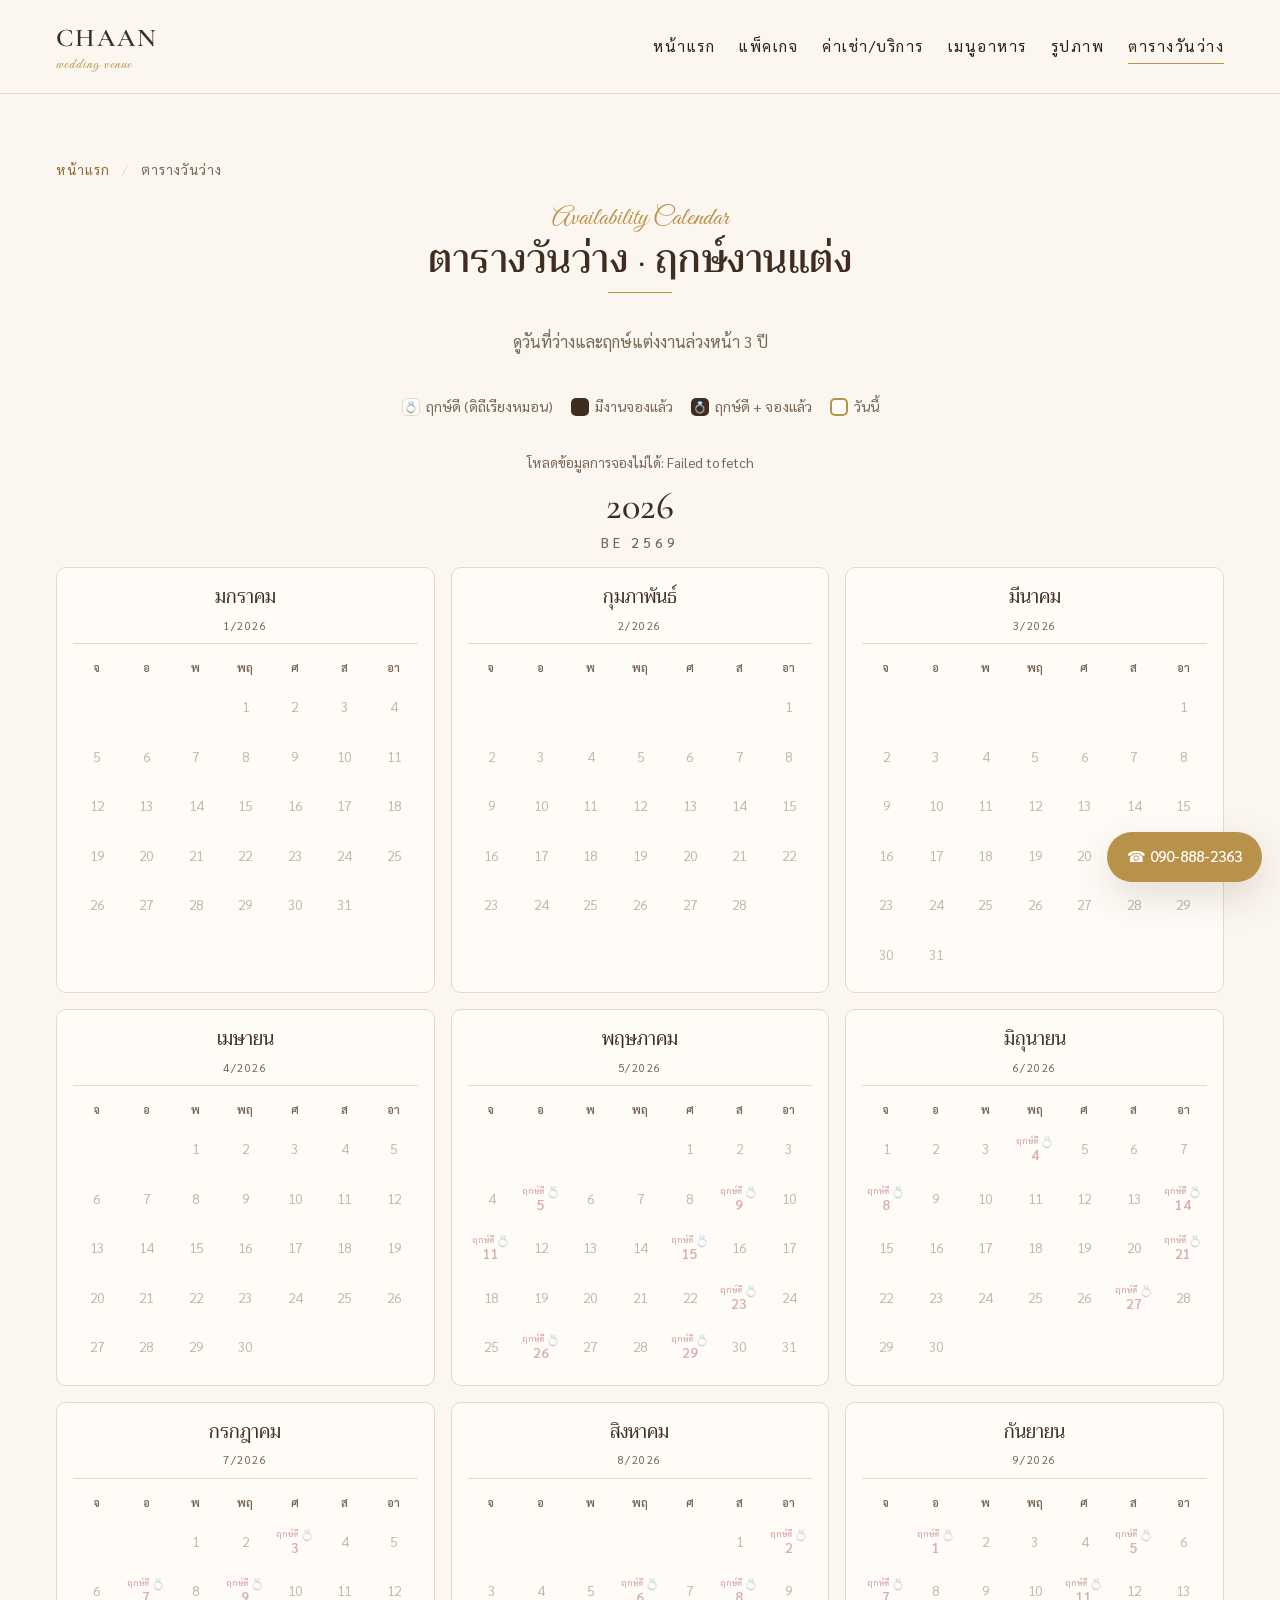
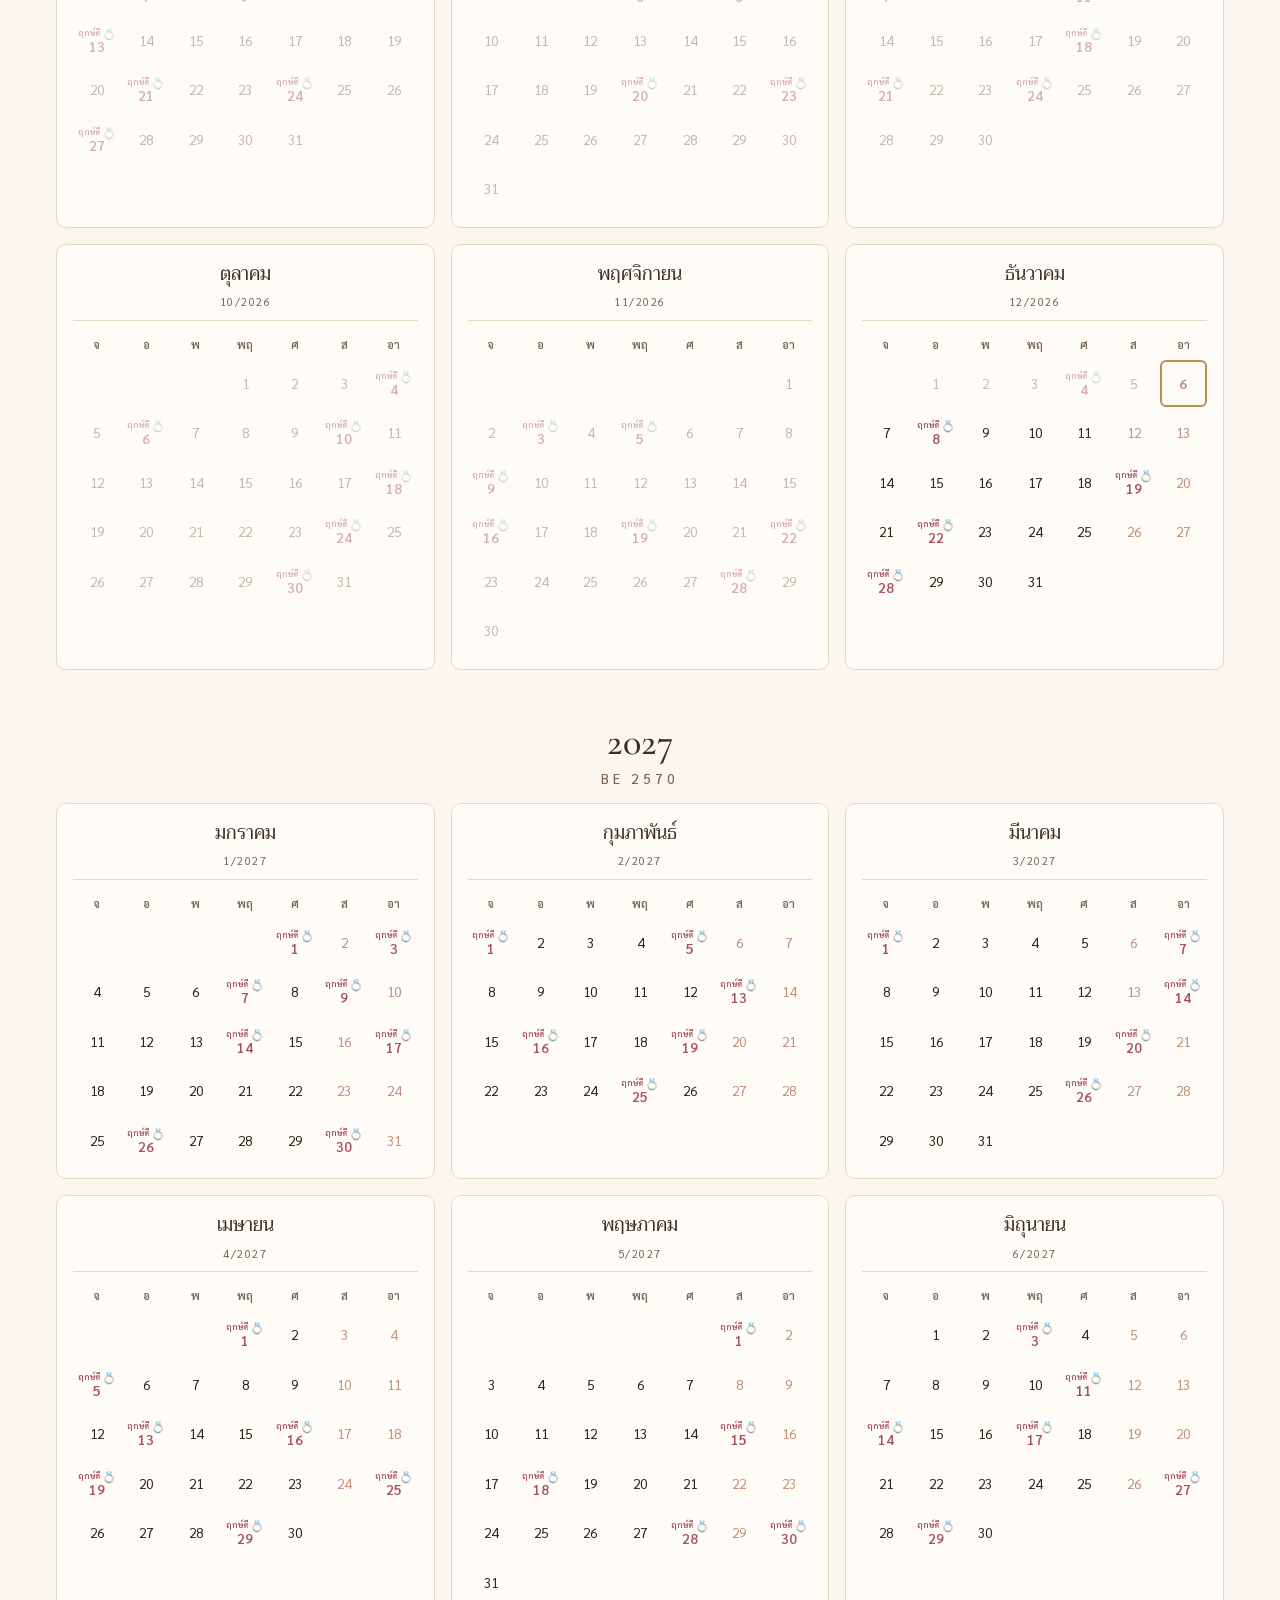
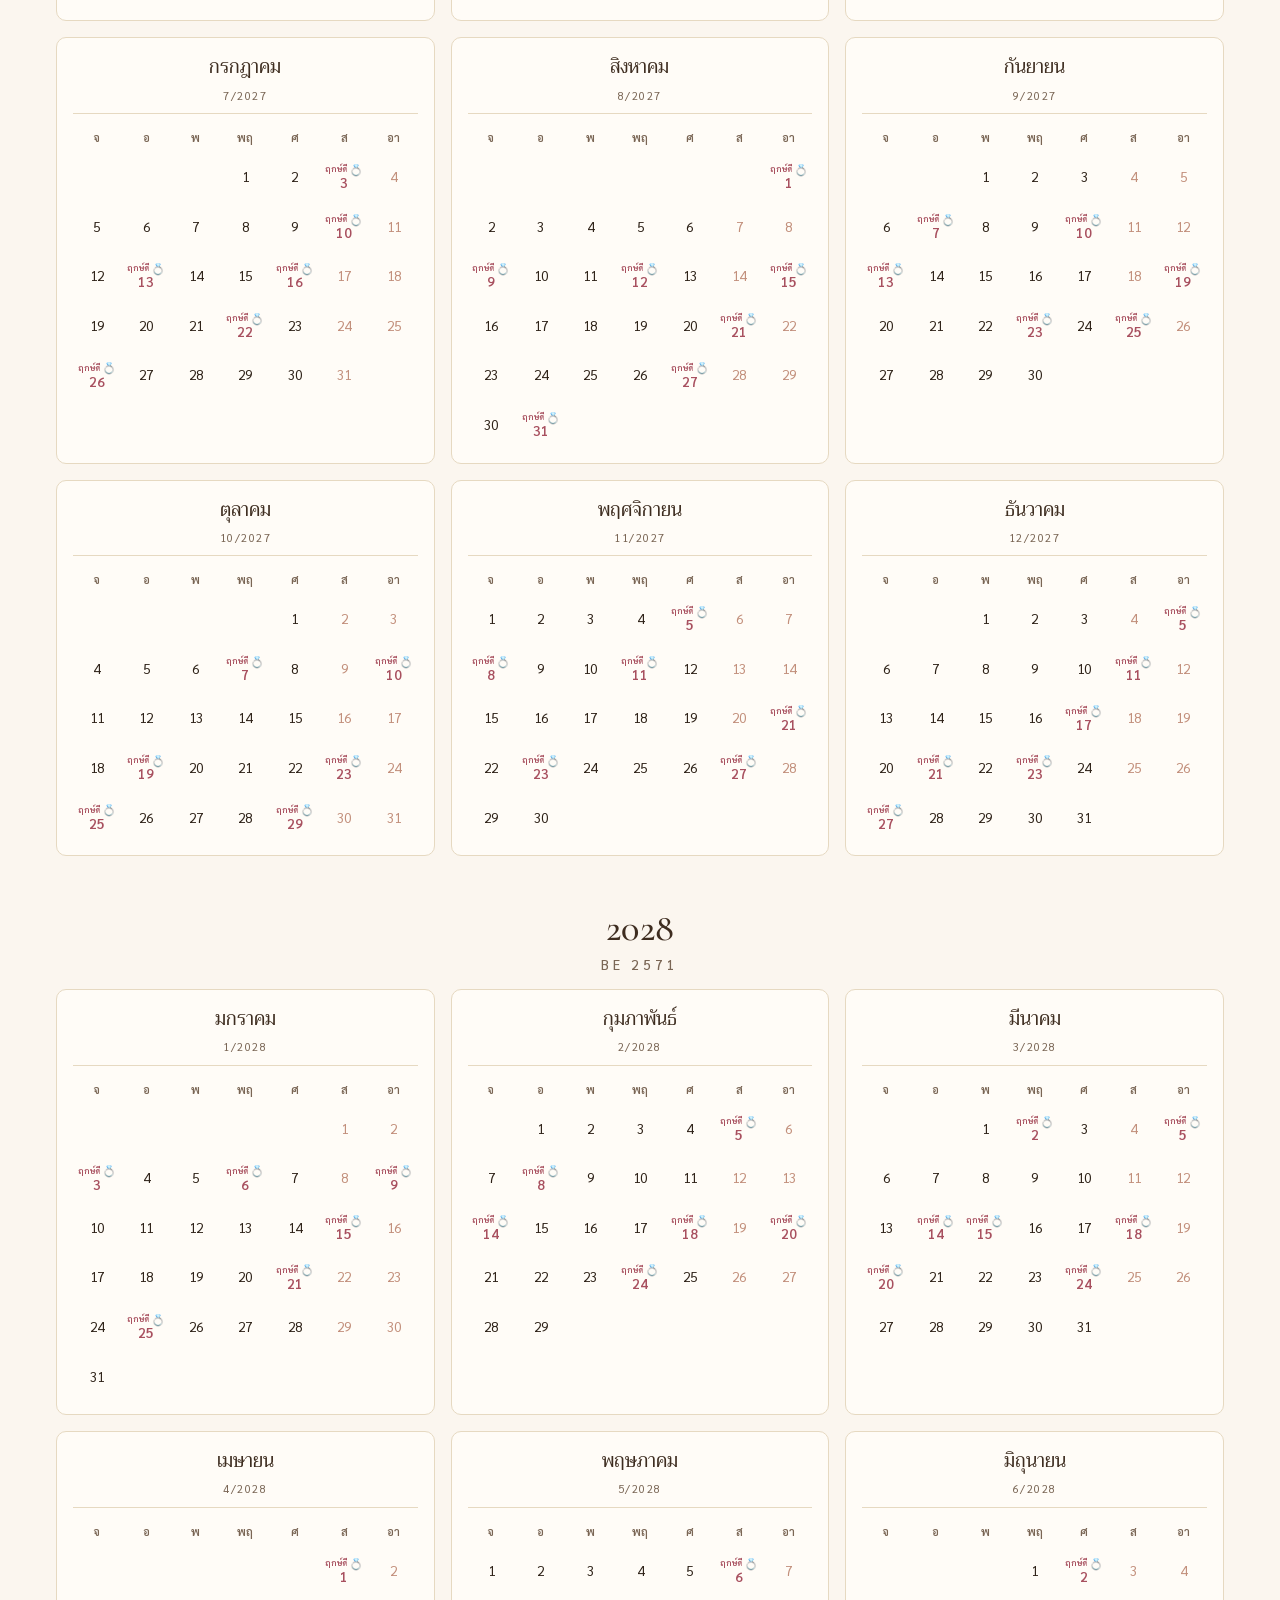
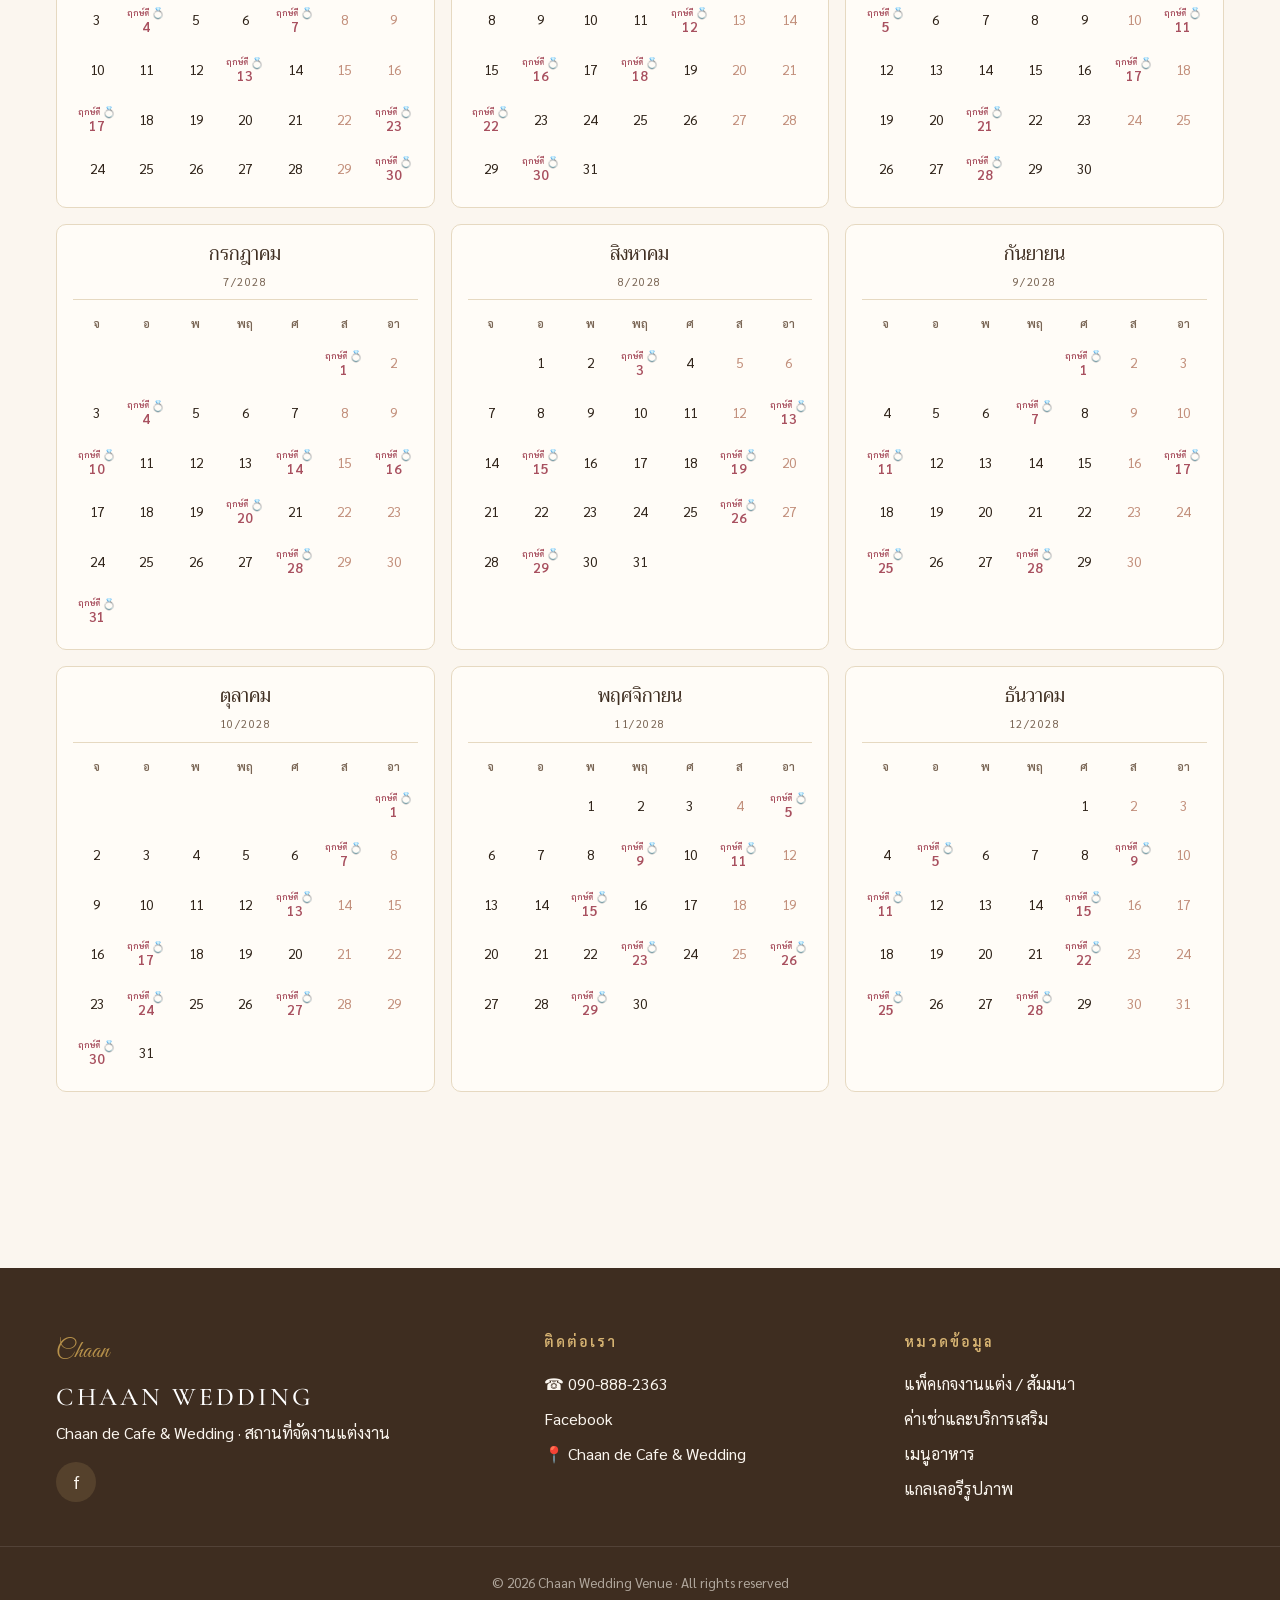
==== calendar/index.html @ 68649ce3 "Calendar tweaks: tighter description, no-bg auspicious cells, popup detail - Description: removed 'ต" ====
<!doctype html>
<html lang="th" data-base="../">
<head>
<meta charset="utf-8">
<meta name="viewport" content="width=device-width, initial-scale=1">
<title>ตารางวันว่าง — Chaan Wedding</title>
<link rel="preconnect" href="https://fonts.googleapis.com">
<link rel="preconnect" href="https://fonts.gstatic.com" crossorigin>
<link href="https://fonts.googleapis.com/css2?family=Cormorant+Garamond:wght@400;500;600&family=Great+Vibes&family=Sarabun:wght@300;400;500;600&family=Trirong:wght@400;500;600&display=swap" rel="stylesheet">
<link rel="stylesheet" href="../css/style.css">
<style>
  .cal-controls {
    display: flex;
    justify-content: center;
    gap: 8px;
    margin-bottom: 24px;
    flex-wrap: wrap;
  }
  .cal-legend {
    display: flex;
    justify-content: center;
    gap: 18px;
    flex-wrap: wrap;
    margin-bottom: 24px;
    font-size: 0.88rem;
    color: var(--color-text-muted);
  }
  .cal-legend__item { display: flex; align-items: center; gap: 6px; }
  .cal-legend__dot {
    width: 18px; height: 18px;
    border-radius: 5px;
    display: inline-block;
  }

  .year-block { margin-bottom: 48px; }
  .year-block h2 {
    text-align: center;
    margin-bottom: 16px;
    font-family: var(--font-serif);
    color: var(--color-brown-dark);
  }
  .year-block h2 small {
    display: block;
    font-family: var(--font-sans);
    font-size: 0.85rem;
    color: var(--color-text-muted);
    letter-spacing: 4px;
    margin-top: 4px;
  }

  .months-grid {
    display: grid;
    grid-template-columns: 1fr;
    gap: 16px;
  }
  @media (min-width: 720px) { .months-grid { grid-template-columns: repeat(2, 1fr); } }
  @media (min-width: 1080px) { .months-grid { grid-template-columns: repeat(3, 1fr); } }

  .month-card {
    background: var(--color-ivory);
    border: 1px solid var(--color-line);
    border-radius: var(--radius-md);
    padding: 14px 16px;
  }
  .month-card__head {
    font-family: var(--font-serif);
    font-size: 1.15rem;
    color: var(--color-brown-dark);
    text-align: center;
    margin-bottom: 10px;
    padding-bottom: 8px;
    border-bottom: 1px solid var(--color-line);
  }
  .month-card__head small {
    color: var(--color-text-muted);
    font-family: var(--font-sans);
    font-size: 0.72rem;
    display: block;
    margin-top: 2px;
    letter-spacing: 1.5px;
  }
  .month-grid {
    display: grid;
    grid-template-columns: repeat(7, 1fr);
    gap: 2px;
    font-size: 0.78rem;
  }
  .month-grid .dow {
    text-align: center;
    color: var(--color-text-muted);
    font-size: 0.7rem;
    padding: 4px 0;
    font-weight: 600;
  }
  .day {
    aspect-ratio: 1;
    display: flex;
    flex-direction: column;
    align-items: center;
    justify-content: center;
    border-radius: 6px;
    position: relative;
    cursor: default;
    font-variant-numeric: tabular-nums;
    color: var(--color-text);
    padding: 2px;
  }
  .day.empty { visibility: hidden; }
  .day.weekend { color: var(--color-rose); }
  .day.today {
    outline: 2px solid var(--color-gold);
    outline-offset: -2px;
    font-weight: 700;
  }
  .day.past { color: var(--color-text-muted); opacity: 0.45; }
  /* Auspicious (no booking): no background, just text/icon */
  .day.auspicious .ausp-label {
    font-size: 0.55rem;
    color: #A8505F;
    line-height: 1;
    display: flex;
    align-items: center;
    gap: 1px;
    margin-bottom: 1px;
    font-weight: 600;
    white-space: nowrap;
  }
  .day.auspicious .ausp-label .ring { font-size: 0.7rem; }
  .day.auspicious .day-num { color: #A8505F; font-weight: 600; line-height: 1; }
  /* Booked */
  .day.booked {
    background: var(--color-brown-dark);
    color: var(--color-cream);
    font-weight: 600;
  }
  /* Booked + auspicious: use booked color, but show ring + ฤกษ์ดี label in cream */
  .day.auspicious.booked .ausp-label { color: var(--color-gold-light); }
  .day.auspicious.booked .day-num { color: var(--color-cream); }
  .day .day-num { font-size: 0.85rem; line-height: 1; }
  .day:hover:not(.empty) {
    outline: 2px solid var(--color-gold-light);
    cursor: pointer;
  }

  /* Tooltip / detail dialog */
  .day-detail {
    background: var(--color-ivory);
    border: 1px solid var(--color-line);
    border-radius: var(--radius-md);
    padding: 16px 20px;
    margin-bottom: 16px;
    display: none;
  }
  .day-detail.show { display: block; }
  .day-detail__head {
    display: flex;
    justify-content: space-between;
    align-items: center;
    margin-bottom: 8px;
  }
  .day-detail__head h4 { margin: 0; }
  .day-detail__close {
    background: none; border: none;
    color: var(--color-text-muted);
    font-size: 1.3rem;
    cursor: pointer;
  }
  .day-detail__row {
    padding: 6px 0;
    border-bottom: 1px dashed var(--color-line);
    display: flex;
    justify-content: space-between;
    gap: 12px;
  }
  .day-detail__row:last-child { border-bottom: none; }
  .day-detail__row strong { color: var(--color-brown-dark); }
  .cal-status {
    text-align: center;
    color: var(--color-text-muted);
    font-size: 0.85rem;
    padding: 8px;
  }
</style>
</head>
<body>

<div id="nav-mount"></div>

<section class="section">
  <div class="container">
    <div class="breadcrumb"><a href="../index.html">หน้าแรก</a> <span>/</span> ตารางวันว่าง</div>
    <div class="section-title">
      <span class="eyebrow">Availability Calendar</span>
      <h2>ตารางวันว่าง · ฤกษ์งานแต่ง</h2>
      <p class="text-center" style="color:var(--color-text-muted); max-width: 720px; margin: 16px auto 0;">
        ดูวันที่ว่างและฤกษ์แต่งงานล่วงหน้า 3 ปี
      </p>
    </div>

    <div class="cal-legend">
      <div class="cal-legend__item"><span class="cal-legend__dot" style="background:var(--color-ivory);border:1px solid var(--color-line);display:inline-flex;align-items:center;justify-content:center;font-size:11px;color:#A8505F;font-weight:600;">💍</span> ฤกษ์ดี (ดิถีเรียงหมอน)</div>
      <div class="cal-legend__item"><span class="cal-legend__dot" style="background:var(--color-brown-dark);"></span> มีงานจองแล้ว</div>
      <div class="cal-legend__item"><span class="cal-legend__dot" style="background:var(--color-brown-dark);display:inline-flex;align-items:center;justify-content:center;font-size:11px;">💍</span> ฤกษ์ดี + จองแล้ว</div>
      <div class="cal-legend__item"><span class="cal-legend__dot" style="outline:2px solid var(--color-gold);outline-offset:-2px;background:var(--color-ivory);"></span> วันนี้</div>
    </div>

    <div id="dayDetail" class="day-detail"></div>
    <div id="calStatus" class="cal-status">กำลังโหลดข้อมูล...</div>
    <div id="yearsMount"></div>
  </div>
</section>

<div id="footer-mount"></div>

<script src="../js/common.js"></script>
<script>
const TH_MONTHS = ['มกราคม','กุมภาพันธ์','มีนาคม','เมษายน','พฤษภาคม','มิถุนายน','กรกฎาคม','สิงหาคม','กันยายน','ตุลาคม','พฤศจิกายน','ธันวาคม'];
const TH_MONTHS_SHORT = ['ม.ค.','ก.พ.','มี.ค.','เม.ย.','พ.ค.','มิ.ย.','ก.ค.','ส.ค.','ก.ย.','ต.ค.','พ.ย.','ธ.ค.'];
const DOWS = ['จ','อ','พ','พฤ','ศ','ส','อา'];

// Parse various date formats from sheet
function parseSheetDate(str) {
  if (!str) return null;
  str = String(str).trim();
  // Try DD/MM/YYYY or DD/M/YY or D/M/YYYY (Thai-style)
  let m = str.match(/^(\d{1,2})[\/\-](\d{1,2})[\/\-](\d{2,4})$/);
  if (m) {
    let d = parseInt(m[1]), mo = parseInt(m[2]), y = parseInt(m[3]);
    // Convert BE → AD if year is large
    if (y < 100) y += 2500; // assume Buddhist
    if (y > 2400) y -= 543;
    if (y < 1900) y += 2000;
    return { y, m: mo, d };
  }
  // ISO YYYY-MM-DD
  m = str.match(/^(\d{4})-(\d{1,2})-(\d{1,2})$/);
  if (m) {
    let y = parseInt(m[1]);
    if (y > 2400) y -= 543;
    return { y, m: parseInt(m[2]), d: parseInt(m[3]) };
  }
  return null;
}

// Parse CSV - simple, handles quoted strings with commas
function parseCSV(text) {
  const rows = [];
  let row = [], cur = '', inQuote = false;
  for (let i = 0; i < text.length; i++) {
    const ch = text[i];
    if (inQuote) {
      if (ch === '"' && text[i+1] === '"') { cur += '"'; i++; }
      else if (ch === '"') { inQuote = false; }
      else { cur += ch; }
    } else {
      if (ch === '"') { inQuote = true; }
      else if (ch === ',') { row.push(cur); cur = ''; }
      else if (ch === '\n' || ch === '\r') {
        if (ch === '\r' && text[i+1] === '\n') i++;
        row.push(cur); cur = '';
        if (row.some(x => x.trim())) rows.push(row);
        row = [];
      } else { cur += ch; }
    }
  }
  if (cur || row.length) { row.push(cur); rows.push(row); }
  return rows;
}

(async function() {
  const data = await CW.mountChrome('calendar');
  if (!data) return;

  const auspicious = data.auspiciousDates || {};
  const sheetCfg = data.bookingsSheet || {};
  const now = new Date();
  const todayY = now.getFullYear();
  const todayM = now.getMonth() + 1;
  const todayD = now.getDate();

  // Fetch bookings from Google Sheet
  let bookings = {};
  if (sheetCfg.csvUrl) {
    try {
      const r = await fetch(sheetCfg.csvUrl + '&cb=' + Date.now());
      if (r.ok) {
        const text = await r.text();
        const rows = parseCSV(text);
        if (rows.length > 1) {
          // Find header row — search for one that contains date column name
          let headerIdx = -1;
          for (let i = 0; i < Math.min(rows.length, 5); i++) {
            if (rows[i].some(c => c && c.includes(sheetCfg.dateColumn))) { headerIdx = i; break; }
          }
          if (headerIdx >= 0) {
            const headers = rows[headerIdx].map(h => h.trim());
            const dateIdx = headers.findIndex(h => h.includes(sheetCfg.dateColumn));
            const custIdx = headers.findIndex(h => h.includes(sheetCfg.customerColumn || 'ลูกค้า'));
            const pkgIdx = headers.findIndex(h => h.includes(sheetCfg.packageColumn || 'แพ็ค'));
            const slotIdx = headers.findIndex(h => h.includes(sheetCfg.timeSlotColumn || 'ช่วงเวลา'));
            for (let i = headerIdx + 1; i < rows.length; i++) {
              const row = rows[i];
              if (!row[dateIdx]) continue;
              const dt = parseSheetDate(row[dateIdx]);
              if (!dt) continue;
              const key = `${dt.y}-${String(dt.m).padStart(2,'0')}-${String(dt.d).padStart(2,'0')}`;
              if (!bookings[key]) bookings[key] = [];
              bookings[key].push({
                customer: custIdx >= 0 ? (row[custIdx] || '').trim() : '',
                package: pkgIdx >= 0 ? (row[pkgIdx] || '').trim() : '',
                timeSlot: slotIdx >= 0 ? (row[slotIdx] || '').trim() : ''
              });
            }
          }
        }
        document.getElementById('calStatus').textContent = `อัปเดตล่าสุด: ${new Date().toLocaleString('th-TH')} · มี ${Object.keys(bookings).length} วันที่ถูกจอง`;
      } else {
        document.getElementById('calStatus').textContent = 'โหลดข้อมูลการจองไม่ได้';
      }
    } catch(e) {
      document.getElementById('calStatus').textContent = 'โหลดข้อมูลการจองไม่ได้: ' + e.message;
    }
  } else {
    document.getElementById('calStatus').textContent = 'ยังไม่ได้ตั้งค่า Google Sheet URL';
  }

  // Render 3 years: current, next, year after
  const years = [todayY, todayY + 1, todayY + 2];
  const mount = document.getElementById('yearsMount');
  mount.innerHTML = years.map(y => `
    <div class="year-block">
      <h2>${y} <small>BE ${y + 543}</small></h2>
      <div class="months-grid">
        ${[1,2,3,4,5,6,7,8,9,10,11,12].map(mo => renderMonth(y, mo)).join('')}
      </div>
    </div>
  `).join('');

  function renderMonth(year, month) {
    const beYear = year + 543;
    const auspDays = auspicious[String(beYear)]?.[String(month).padStart(2,'0')] || [];
    const firstDay = new Date(year, month - 1, 1);
    const lastDay = new Date(year, month, 0).getDate();
    let dow = firstDay.getDay(); // 0 = Sunday
    dow = (dow === 0) ? 6 : dow - 1; // shift so Mon=0, Sun=6

    let cells = '';
    for (let i = 0; i < dow; i++) cells += `<div class="day empty"></div>`;
    for (let d = 1; d <= lastDay; d++) {
      const wd = new Date(year, month - 1, d).getDay(); // 0=Sun, 6=Sat
      const isWeekend = (wd === 0 || wd === 6);
      const isPast = (year < todayY) || (year === todayY && (month < todayM || (month === todayM && d < todayD)));
      const isToday = (year === todayY && month === todayM && d === todayD);
      const key = `${year}-${String(month).padStart(2,'0')}-${String(d).padStart(2,'0')}`;
      const isBooked = !!bookings[key];
      const isAusp = auspDays.includes(d);
      const cls = [
        'day',
        isWeekend ? 'weekend' : '',
        isPast ? 'past' : '',
        isToday ? 'today' : '',
        isAusp ? 'auspicious' : '',
        isBooked ? 'booked' : ''
      ].filter(Boolean).join(' ');
      const auspLabel = isAusp ? '<span class="ausp-label">ฤกษ์ดี<span class="ring">💍</span></span>' : '';
      cells += `<div class="${cls}" data-date="${key}" data-aus="${isAusp?1:0}" data-book="${isBooked?1:0}">${auspLabel}<span class="day-num">${d}</span></div>`;
    }
    return `
      <div class="month-card">
        <div class="month-card__head">${TH_MONTHS[month-1]}<small>${month}/${year}</small></div>
        <div class="month-grid">
          ${DOWS.map(d => `<div class="dow">${d}</div>`).join('')}
          ${cells}
        </div>
      </div>
    `;
  }

  // Day click handlers
  mount.addEventListener('click', e => {
    const cell = e.target.closest('.day');
    if (!cell || cell.classList.contains('empty')) return;
    const key = cell.dataset.date;
    const isAusp = cell.dataset.aus === '1';
    const isBooked = cell.dataset.book === '1';
    const bks = bookings[key] || [];
    const detail = document.getElementById('dayDetail');
    const [y,m,d] = key.split('-').map(Number);
    let html = `
      <div class="day-detail__head">
        <h4>${d} ${TH_MONTHS[m-1]} ${y} <small style="color:var(--color-text-muted);font-weight:normal;">(พ.ศ. ${y+543})</small></h4>
        <button class="day-detail__close" onclick="document.getElementById('dayDetail').classList.remove('show');">×</button>
      </div>
    `;
    if (isAusp) html += `<div class="day-detail__row"><strong>💍 วันฤกษ์ดี</strong><span style="color:#A8505F;">ดิถีเรียงหมอน</span></div>`;
    if (bks.length) {
      html += `<div class="day-detail__row"><strong>มีงานจองแล้ว</strong><span>${bks.length} งาน</span></div>`;
      bks.forEach(b => {
        html += `<div class="day-detail__row"><span>${CW.escape(b.customer || '(ไม่ระบุชื่อ)')}</span><span style="color:var(--color-text-muted);font-size:0.85rem;">${CW.escape(b.timeSlot || '')}</span></div>`;
      });
    } else {
      html += `<div class="day-detail__row"><strong>สถานะ</strong><span style="color:var(--color-success);">ว่าง · ติดต่อจองได้</span></div>`;
    }
    detail.innerHTML = html;
    detail.classList.add('show');
    detail.scrollIntoView({ behavior: 'smooth', block: 'center' });
  });

})();
</script>

</body>
</html>
---- css/style.css ----
/* ============================================
   Chaan Wedding — Elegant Classic Theme
   Mobile-first, cream / gold / brown palette
   ============================================ */

:root {
  /* Brand palette */
  --color-cream: #FBF6EF;
  --color-cream-warm: #F4EBDC;
  --color-ivory: #FFFCF7;
  --color-gold: #B8924B;
  --color-gold-dark: #8C6C2E;
  --color-gold-light: #D7B473;
  --color-brown: #5C4534;
  --color-brown-dark: #3E2D20;
  --color-text: #2E2218;
  --color-text-muted: #7A6655;
  --color-line: #E6D9C1;
  --color-rose: #C28F7B;
  --color-error: #B0413E;
  --color-success: #6B8E5A;

  /* Typography */
  --font-serif: "Cormorant Garamond", "Trirong", Georgia, "Times New Roman", serif;
  --font-sans:  "Sarabun", "Inter", -apple-system, BlinkMacSystemFont, "Segoe UI", Roboto, sans-serif;
  --font-script: "Great Vibes", "Pinyon Script", cursive;

  /* Spacing */
  --space-xs: 4px;
  --space-sm: 8px;
  --space-md: 16px;
  --space-lg: 24px;
  --space-xl: 40px;
  --space-2xl: 64px;

  /* Radius */
  --radius-sm: 4px;
  --radius-md: 10px;
  --radius-lg: 18px;

  /* Shadows */
  --shadow-sm: 0 1px 2px rgba(60, 38, 16, 0.08);
  --shadow-md: 0 4px 14px rgba(60, 38, 16, 0.10);
  --shadow-lg: 0 14px 38px rgba(60, 38, 16, 0.14);

  /* Layout */
  --max-w: 1200px;
}

* {
  box-sizing: border-box;
}

html {
  scroll-behavior: smooth;
}

body {
  margin: 0;
  font-family: var(--font-sans);
  color: var(--color-text);
  background: var(--color-cream);
  line-height: 1.7;
  -webkit-font-smoothing: antialiased;
  font-size: 16px;
}

h1, h2, h3, h4 {
  font-family: var(--font-serif);
  color: var(--color-brown-dark);
  font-weight: 500;
  line-height: 1.25;
  margin: 0 0 0.5em;
  letter-spacing: 0.5px;
}

h1 { font-size: clamp(2rem, 5vw, 3.2rem); }
h2 { font-size: clamp(1.6rem, 4vw, 2.4rem); }
h3 { font-size: clamp(1.25rem, 3vw, 1.6rem); }
h4 { font-size: 1.1rem; }

p { margin: 0 0 1em; }

a {
  color: var(--color-gold-dark);
  text-decoration: none;
  transition: color 0.2s ease;
}
a:hover { color: var(--color-brown); }

img { max-width: 100%; height: auto; display: block; }

.script {
  font-family: var(--font-script);
  color: var(--color-gold);
  font-weight: 400;
}

/* ---------- Layout helpers ---------- */
.container {
  width: 100%;
  max-width: var(--max-w);
  margin: 0 auto;
  padding: 0 var(--space-md);
}

.section {
  padding: var(--space-2xl) 0;
}
.section--tight { padding: var(--space-xl) 0; }

.section-title {
  text-align: center;
  margin-bottom: var(--space-xl);
}
.section-title .eyebrow {
  display: block;
  font-family: var(--font-script);
  font-size: 1.6rem;
  color: var(--color-gold);
  margin-bottom: -0.2em;
}
.section-title h2 {
  position: relative;
  display: inline-block;
}
.section-title h2::after {
  content: "";
  display: block;
  width: 64px;
  height: 1px;
  background: var(--color-gold);
  margin: var(--space-sm) auto 0;
}

.divider-ornament {
  display: flex;
  align-items: center;
  justify-content: center;
  gap: 12px;
  color: var(--color-gold);
  margin: var(--space-lg) 0;
}
.divider-ornament::before,
.divider-ornament::after {
  content: "";
  height: 1px;
  width: 60px;
  background: var(--color-gold-light);
}

/* ---------- Navigation ---------- */
.nav {
  position: sticky;
  top: 0;
  z-index: 50;
  background: rgba(251, 246, 239, 0.97);
  backdrop-filter: blur(10px);
  border-bottom: 1px solid var(--color-line);
}
.nav__inner {
  max-width: var(--max-w);
  margin: 0 auto;
  padding: var(--space-md);
  display: flex;
  align-items: center;
  justify-content: space-between;
  gap: var(--space-md);
}
.nav__logo {
  font-family: var(--font-serif);
  font-size: 1.6rem;
  color: var(--color-brown-dark);
  font-weight: 600;
  letter-spacing: 2px;
  text-decoration: none;
}
.nav__logo small {
  display: block;
  font-family: var(--font-script);
  font-size: 0.95rem;
  color: var(--color-gold);
  font-weight: 400;
  letter-spacing: 1px;
  margin-top: -8px;
}
.nav__links {
  display: none;
  gap: var(--space-lg);
  align-items: center;
}
.nav__links a {
  font-size: 0.95rem;
  color: var(--color-text);
  text-transform: uppercase;
  letter-spacing: 1.5px;
  position: relative;
  padding: 4px 0;
}
.nav__links a::after {
  content: "";
  position: absolute;
  bottom: 0;
  left: 0;
  right: 0;
  height: 1px;
  background: var(--color-gold);
  transform: scaleX(0);
  transition: transform 0.2s ease;
}
.nav__links a:hover::after,
.nav__links a.active::after { transform: scaleX(1); }

.nav__toggle {
  display: flex;
  flex-direction: column;
  justify-content: space-between;
  width: 30px;
  height: 22px;
  background: transparent;
  border: none;
  cursor: pointer;
  padding: 0;
}
.nav__toggle span {
  display: block;
  height: 2px;
  background: var(--color-brown-dark);
  border-radius: 1px;
}
.nav__mobile {
  display: none;
  border-top: 1px solid var(--color-line);
  background: var(--color-cream);
  padding: var(--space-md);
}
.nav__mobile.open { display: block; }
.nav__mobile a {
  display: block;
  padding: 12px 0;
  color: var(--color-text);
  border-bottom: 1px solid var(--color-line);
  text-transform: uppercase;
  letter-spacing: 1.5px;
  font-size: 0.95rem;
}
.nav__mobile a:last-child { border-bottom: none; }

@media (min-width: 900px) {
  .nav__links { display: flex; }
  .nav__toggle { display: none; }
  .nav__mobile { display: none !important; }
}

/* ---------- Hero ---------- */
.hero {
  position: relative;
  min-height: 78vh;
  display: flex;
  align-items: center;
  justify-content: center;
  text-align: center;
  color: #FFFCF7;
  padding: var(--space-2xl) var(--space-md);
  background-size: cover;
  background-position: center;
  background-color: #2E2218;
}
.hero::before {
  content: "";
  position: absolute;
  inset: 0;
  background: linear-gradient(180deg, rgba(46,34,24,0.35) 0%, rgba(46,34,24,0.55) 100%);
}
.hero__content {
  position: relative;
  max-width: 720px;
  z-index: 2;
}
.hero__eyebrow {
  font-family: var(--font-script);
  font-size: clamp(2rem, 5vw, 2.8rem);
  color: var(--color-gold-light);
  margin-bottom: -0.2em;
  display: block;
}
.hero h1 {
  color: var(--color-ivory);
  margin-bottom: var(--space-md);
}
.hero p { font-size: 1.1rem; opacity: 0.95; }

/* ---------- Buttons ---------- */
.btn {
  display: inline-flex;
  align-items: center;
  justify-content: center;
  gap: 8px;
  padding: 13px 26px;
  border-radius: 999px;
  font-family: var(--font-sans);
  font-size: 0.95rem;
  font-weight: 500;
  letter-spacing: 1px;
  cursor: pointer;
  transition: all 0.2s ease;
  border: 1px solid transparent;
  text-decoration: none;
  line-height: 1;
}
.btn--primary {
  background: var(--color-gold);
  color: #fff;
}
.btn--primary:hover {
  background: var(--color-gold-dark);
  color: #fff;
  transform: translateY(-1px);
  box-shadow: var(--shadow-md);
}
.btn--ghost {
  background: transparent;
  border-color: var(--color-gold-light);
  color: var(--color-gold-dark);
}
.btn--ghost:hover {
  background: var(--color-gold);
  color: #fff;
}
.btn--light {
  background: rgba(255,255,255,0.15);
  border-color: rgba(255,255,255,0.4);
  color: #fff;
  backdrop-filter: blur(6px);
}
.btn--light:hover {
  background: #fff;
  color: var(--color-brown-dark);
}
.btn--block { width: 100%; }
.btn--sm { padding: 8px 16px; font-size: 0.85rem; }

/* ---------- Cards ---------- */
.card {
  background: var(--color-ivory);
  border-radius: var(--radius-lg);
  overflow: hidden;
  box-shadow: var(--shadow-sm);
  transition: transform 0.25s ease, box-shadow 0.25s ease;
  display: flex;
  flex-direction: column;
}
.card:hover {
  transform: translateY(-4px);
  box-shadow: var(--shadow-lg);
}
.card__img {
  aspect-ratio: 16 / 10;
  overflow: hidden;
  background: var(--color-line);
}
.card__img img {
  width: 100%;
  height: 100%;
  object-fit: cover;
  transition: transform 0.4s ease;
}
.card:hover .card__img img { transform: scale(1.05); }
.card__body {
  padding: var(--space-lg);
  display: flex;
  flex-direction: column;
  flex: 1;
}
.card__tag {
  display: inline-block;
  font-size: 0.75rem;
  color: var(--color-gold-dark);
  background: var(--color-cream-warm);
  border: 1px solid var(--color-line);
  padding: 4px 10px;
  border-radius: 999px;
  letter-spacing: 1px;
  margin-bottom: var(--space-sm);
  align-self: flex-start;
}
.card__title { margin-bottom: 6px; }
.card__subtitle {
  color: var(--color-gold-dark);
  font-style: italic;
  margin-bottom: var(--space-sm);
  font-size: 0.95rem;
}
.card__desc {
  color: var(--color-text-muted);
  font-size: 0.95rem;
  margin-bottom: var(--space-md);
  flex: 1;
}
.card__price {
  font-family: var(--font-serif);
  font-size: 1.4rem;
  color: var(--color-brown-dark);
}
.card__price small {
  color: var(--color-text-muted);
  font-size: 0.85rem;
  font-family: var(--font-sans);
  display: block;
  margin-top: 2px;
}
.card__actions {
  margin-top: var(--space-md);
  display: flex;
  gap: var(--space-sm);
}

/* ---------- Grid ---------- */
.grid {
  display: grid;
  gap: var(--space-lg);
  grid-template-columns: 1fr;
}
@media (min-width: 640px)  { .grid--2 { grid-template-columns: 1fr 1fr; } }
@media (min-width: 900px)  { .grid--3 { grid-template-columns: repeat(3, 1fr); } .grid--auto { grid-template-columns: repeat(auto-fill, minmax(280px, 1fr)); } }
@media (min-width: 900px)  { .grid--4 { grid-template-columns: repeat(4, 1fr); } }
.grid--auto { grid-template-columns: repeat(auto-fill, minmax(260px, 1fr)); }

/* ---------- Featured banner ---------- */
.featured {
  background: linear-gradient(135deg, var(--color-cream-warm) 0%, var(--color-ivory) 100%);
  border-radius: var(--radius-lg);
  overflow: hidden;
  display: grid;
  grid-template-columns: 1fr;
  box-shadow: var(--shadow-md);
}
.featured__img { aspect-ratio: 16 / 11; }
.featured__img img { width: 100%; height: 100%; object-fit: cover; }
.featured__body { padding: var(--space-xl); }
.featured__eyebrow {
  text-transform: uppercase;
  letter-spacing: 3px;
  color: var(--color-gold-dark);
  font-size: 0.85rem;
  font-weight: 600;
}
.featured__price {
  font-family: var(--font-serif);
  font-size: 2rem;
  color: var(--color-brown-dark);
  margin: var(--space-md) 0;
}
.featured__price small {
  font-family: var(--font-sans);
  font-size: 0.85rem;
  color: var(--color-text-muted);
  display: block;
}
@media (min-width: 900px) {
  .featured { grid-template-columns: 1.1fr 1fr; }
  .featured__img { aspect-ratio: auto; }
}

/* ---------- Breadcrumb ---------- */
.breadcrumb {
  font-size: 0.85rem;
  color: var(--color-text-muted);
  margin-bottom: var(--space-md);
  text-transform: uppercase;
  letter-spacing: 1px;
}
.breadcrumb a { color: var(--color-gold-dark); }
.breadcrumb span { margin: 0 8px; color: var(--color-line); }

/* ---------- Detail page ---------- */
.detail-hero {
  position: relative;
  aspect-ratio: 21 / 9;
  background: var(--color-line);
  overflow: hidden;
}
.detail-hero img { width: 100%; height: 100%; object-fit: cover; }
.detail-hero__overlay {
  position: absolute;
  inset: 0;
  background: linear-gradient(180deg, transparent 0%, rgba(46,34,24,0.7) 100%);
  display: flex;
  align-items: flex-end;
  padding: var(--space-xl);
  color: #fff;
}
.detail-hero__overlay h1 { color: #fff; }
.detail-hero__overlay .eyebrow {
  color: var(--color-gold-light);
  letter-spacing: 2px;
  text-transform: uppercase;
  font-size: 0.85rem;
}

.detail-grid {
  display: grid;
  grid-template-columns: 1fr;
  gap: var(--space-xl);
}
@media (min-width: 900px) {
  .detail-grid { grid-template-columns: 1.6fr 1fr; }
}

.panel {
  background: var(--color-ivory);
  border: 1px solid var(--color-line);
  border-radius: var(--radius-lg);
  padding: var(--space-lg);
  margin-bottom: var(--space-lg);
}
.panel h3 {
  display: flex;
  align-items: center;
  gap: 10px;
  padding-bottom: var(--space-sm);
  border-bottom: 1px solid var(--color-line);
  margin-bottom: var(--space-md);
}
.panel h3 .num {
  display: inline-flex;
  align-items: center;
  justify-content: center;
  width: 28px;
  height: 28px;
  border-radius: 999px;
  background: var(--color-gold);
  color: #fff;
  font-family: var(--font-sans);
  font-size: 0.85rem;
}

.list-check {
  list-style: none;
  padding: 0;
  margin: 0;
}
.list-check li {
  padding: 8px 0 8px 28px;
  position: relative;
  border-bottom: 1px dashed var(--color-line);
}
.list-check li:last-child { border-bottom: none; }
.list-check li::before {
  content: "✦";
  position: absolute;
  left: 0;
  top: 8px;
  color: var(--color-gold);
}

/* Price summary box (sticky on desktop) */
.price-box {
  position: sticky;
  top: 80px;
  background: linear-gradient(160deg, var(--color-brown-dark) 0%, var(--color-brown) 100%);
  color: #fff;
  border-radius: var(--radius-lg);
  padding: var(--space-lg);
  box-shadow: var(--shadow-lg);
}
.price-box h4 {
  color: var(--color-gold-light);
  font-family: var(--font-script);
  font-size: 1.4rem;
  margin-bottom: var(--space-sm);
}
.price-box .price-num {
  font-family: var(--font-serif);
  font-size: 2.4rem;
  margin: var(--space-sm) 0;
  color: #fff;
}
.price-box .price-meta {
  font-size: 0.9rem;
  opacity: 0.85;
  margin-bottom: var(--space-md);
}
.price-box hr {
  border: none;
  border-top: 1px solid rgba(255,255,255,0.15);
  margin: var(--space-md) 0;
}
.price-box label {
  display: flex;
  align-items: center;
  gap: 10px;
  padding: 6px 0;
  cursor: pointer;
  font-size: 0.9rem;
}
.price-box input[type="checkbox"] {
  accent-color: var(--color-gold-light);
  width: 16px;
  height: 16px;
}
.price-box .ritual-deduct {
  margin-left: auto;
  color: var(--color-gold-light);
  font-size: 0.85rem;
}

/* Select / form */
.field {
  display: flex;
  flex-direction: column;
  margin-bottom: var(--space-md);
}
.field label {
  font-size: 0.9rem;
  color: var(--color-text-muted);
  text-transform: uppercase;
  letter-spacing: 1px;
  margin-bottom: 6px;
}
select, input[type="text"], input[type="number"], input[type="email"], input[type="url"], textarea {
  width: 100%;
  padding: 12px 14px;
  font-size: 1rem;
  font-family: var(--font-sans);
  border: 1px solid var(--color-line);
  border-radius: var(--radius-md);
  background: var(--color-ivory);
  color: var(--color-text);
  transition: border-color 0.15s ease;
}
select:focus, input:focus, textarea:focus {
  outline: none;
  border-color: var(--color-gold);
}
textarea { min-height: 90px; resize: vertical; }

/* Inline price toggle (season) */
.toggle {
  display: inline-flex;
  border: 1px solid var(--color-gold-light);
  border-radius: 999px;
  padding: 3px;
  background: var(--color-cream);
  margin-bottom: var(--space-md);
}
.toggle button {
  border: none;
  background: transparent;
  padding: 8px 16px;
  font-size: 0.85rem;
  border-radius: 999px;
  cursor: pointer;
  font-family: var(--font-sans);
  color: var(--color-text-muted);
  letter-spacing: 0.5px;
}
.toggle button.active {
  background: var(--color-gold);
  color: #fff;
}

/* ---------- Tables ---------- */
.t {
  width: 100%;
  border-collapse: collapse;
  font-size: 0.95rem;
}
.t th, .t td {
  text-align: left;
  padding: 12px 10px;
  border-bottom: 1px solid var(--color-line);
}
.t th {
  font-family: var(--font-serif);
  font-weight: 500;
  color: var(--color-brown-dark);
  background: var(--color-cream-warm);
}
.t td.num { text-align: right; font-variant-numeric: tabular-nums; }

/* ---------- Gallery ---------- */
.gallery-filters {
  display: flex;
  flex-wrap: wrap;
  gap: 8px;
  margin-bottom: var(--space-lg);
}
.chip {
  background: var(--color-ivory);
  border: 1px solid var(--color-line);
  border-radius: 999px;
  padding: 8px 16px;
  font-size: 0.85rem;
  cursor: pointer;
  font-family: var(--font-sans);
  color: var(--color-text);
  transition: all 0.15s ease;
  letter-spacing: 0.5px;
}
.chip:hover { border-color: var(--color-gold); }
.chip.active {
  background: var(--color-gold);
  color: #fff;
  border-color: var(--color-gold);
}

.gallery-grid {
  display: grid;
  grid-template-columns: repeat(2, 1fr);
  gap: 8px;
}
@media (min-width: 640px) { .gallery-grid { grid-template-columns: repeat(3, 1fr); gap: 12px; } }
@media (min-width: 900px) { .gallery-grid { grid-template-columns: repeat(4, 1fr); } }

.photo {
  position: relative;
  aspect-ratio: 1;
  background: var(--color-line);
  overflow: hidden;
  border-radius: var(--radius-md);
  cursor: pointer;
}
.photo img {
  width: 100%;
  height: 100%;
  object-fit: cover;
  transition: transform 0.3s ease;
}
.photo:hover img { transform: scale(1.04); }
.photo__cap {
  position: absolute;
  bottom: 0; left: 0; right: 0;
  background: linear-gradient(180deg, transparent, rgba(46,34,24,0.78));
  color: #fff;
  padding: 12px 10px 8px;
  font-size: 0.8rem;
  opacity: 0;
  transition: opacity 0.2s ease;
}
.photo:hover .photo__cap { opacity: 1; }

.lightbox {
  position: fixed;
  inset: 0;
  background: rgba(20, 14, 8, 0.94);
  z-index: 100;
  display: none;
  align-items: center;
  justify-content: center;
  padding: var(--space-md);
}
.lightbox.open { display: flex; }
.lightbox img {
  max-width: 92vw;
  max-height: 88vh;
  border-radius: var(--radius-md);
}
.lightbox__close {
  position: absolute;
  top: 20px; right: 20px;
  background: rgba(255,255,255,0.15);
  color: #fff;
  border: 1px solid rgba(255,255,255,0.3);
  border-radius: 999px;
  width: 44px; height: 44px;
  font-size: 1.5rem;
  cursor: pointer;
}

/* ---------- Footer ---------- */
.footer {
  background: var(--color-brown-dark);
  color: var(--color-cream);
  padding: var(--space-2xl) 0 var(--space-lg);
  margin-top: var(--space-2xl);
}
.footer__grid {
  max-width: var(--max-w);
  margin: 0 auto;
  padding: 0 var(--space-md);
  display: grid;
  grid-template-columns: 1fr;
  gap: var(--space-xl);
}
@media (min-width: 640px) { .footer__grid { grid-template-columns: 1fr 1fr; } }
@media (min-width: 900px) { .footer__grid { grid-template-columns: 1.4fr 1fr 1fr; } }
.footer h4 {
  color: var(--color-gold-light);
  text-transform: uppercase;
  letter-spacing: 2px;
  font-family: var(--font-sans);
  font-size: 0.9rem;
  font-weight: 600;
  margin-bottom: var(--space-md);
}
.footer a { color: var(--color-cream); display: block; padding: 4px 0; }
.footer a:hover { color: var(--color-gold-light); }
.footer__brand h3 {
  color: #fff;
  margin-bottom: 6px;
  letter-spacing: 3px;
}
.footer__brand .script { display: block; font-size: 1.5rem; margin-bottom: var(--space-sm); }
.footer__bottom {
  border-top: 1px solid rgba(255,255,255,0.1);
  text-align: center;
  padding-top: var(--space-lg);
  margin-top: var(--space-xl);
  font-size: 0.85rem;
  color: rgba(251, 246, 239, 0.6);
}
.contact-icons {
  display: flex;
  gap: var(--space-md);
  margin-top: var(--space-md);
}
.contact-icons a {
  display: inline-flex;
  align-items: center;
  justify-content: center;
  width: 40px; height: 40px;
  border-radius: 50%;
  background: rgba(216, 180, 115, 0.15);
  font-size: 1.1rem;
  padding: 0;
}
.contact-icons a:hover {
  background: var(--color-gold);
  color: #fff;
}

/* ---------- Floating CTA ---------- */
.fab-contact {
  position: fixed;
  right: 18px;
  bottom: 18px;
  z-index: 60;
  background: var(--color-gold);
  color: #fff;
  border-radius: 999px;
  padding: 12px 20px;
  font-size: 0.95rem;
  font-weight: 500;
  box-shadow: var(--shadow-lg);
  text-decoration: none;
  display: inline-flex;
  align-items: center;
  gap: 8px;
}
.fab-contact:hover { background: var(--color-gold-dark); color: #fff; }

/* ---------- Misc ---------- */
.badge {
  display: inline-block;
  font-size: 0.7rem;
  background: var(--color-rose);
  color: #fff;
  padding: 3px 8px;
  border-radius: 999px;
  text-transform: uppercase;
  letter-spacing: 1.5px;
  font-weight: 600;
  vertical-align: middle;
  margin-left: 6px;
}
.badge--gold { background: var(--color-gold); }
.badge--green { background: var(--color-success); }

.empty-state {
  text-align: center;
  padding: var(--space-2xl) var(--space-md);
  color: var(--color-text-muted);
  background: var(--color-ivory);
  border: 1px dashed var(--color-line);
  border-radius: var(--radius-lg);
}

.alert {
  background: var(--color-cream-warm);
  border-left: 4px solid var(--color-gold);
  padding: 14px 18px;
  border-radius: 6px;
  margin: var(--space-md) 0;
  font-size: 0.95rem;
}

/* ---------- Admin ---------- */
.admin-shell {
  display: grid;
  grid-template-columns: 1fr;
  gap: var(--space-lg);
}
@media (min-width: 900px) {
  .admin-shell { grid-template-columns: 240px 1fr; }
}
.admin-sidebar {
  background: var(--color-ivory);
  border: 1px solid var(--color-line);
  border-radius: var(--radius-lg);
  padding: var(--space-md);
  height: fit-content;
}
.admin-sidebar button {
  display: block;
  width: 100%;
  text-align: left;
  padding: 10px 12px;
  background: transparent;
  border: none;
  border-radius: var(--radius-md);
  color: var(--color-text);
  cursor: pointer;
  font-size: 0.95rem;
  font-family: var(--font-sans);
  margin-bottom: 4px;
}
.admin-sidebar button:hover { background: var(--color-cream-warm); }
.admin-sidebar button.active {
  background: var(--color-gold);
  color: #fff;
}
.admin-main {
  background: var(--color-ivory);
  border: 1px solid var(--color-line);
  border-radius: var(--radius-lg);
  padding: var(--space-lg);
}
.row {
  display: flex;
  flex-wrap: wrap;
  gap: 12px;
  align-items: flex-end;
}
.row .field { flex: 1 1 200px; margin-bottom: 0; }
.admin-item {
  background: var(--color-cream);
  border: 1px solid var(--color-line);
  border-radius: var(--radius-md);
  padding: var(--space-md);
  margin-bottom: var(--space-md);
}
.admin-item__head {
  display: flex;
  align-items: center;
  justify-content: space-between;
  margin-bottom: var(--space-sm);
  gap: var(--space-sm);
}
.admin-item__head strong { font-family: var(--font-serif); font-size: 1.15rem; color: var(--color-brown-dark); }
.admin-actions {
  display: flex;
  gap: 8px;
  margin-top: var(--space-md);
  flex-wrap: wrap;
}

/* Loading */
.loading {
  display: flex;
  align-items: center;
  justify-content: center;
  padding: var(--space-2xl);
  color: var(--color-text-muted);
}
.loading::before {
  content: "";
  width: 20px; height: 20px;
  border: 2px solid var(--color-gold-light);
  border-top-color: var(--color-gold);
  border-radius: 50%;
  animation: spin 0.8s linear infinite;
  margin-right: 10px;
}
@keyframes spin { to { transform: rotate(360deg); } }

/* Utility */
.text-center { text-align: center; }
.mt-md { margin-top: var(--space-md); }
.mt-lg { margin-top: var(--space-lg); }
.mt-xl { margin-top: var(--space-xl); }
.mb-md { margin-bottom: var(--space-md); }
.mb-lg { margin-bottom: var(--space-lg); }
.hide-mobile { display: none; }
@media (min-width: 640px) { .hide-mobile { display: initial; } }
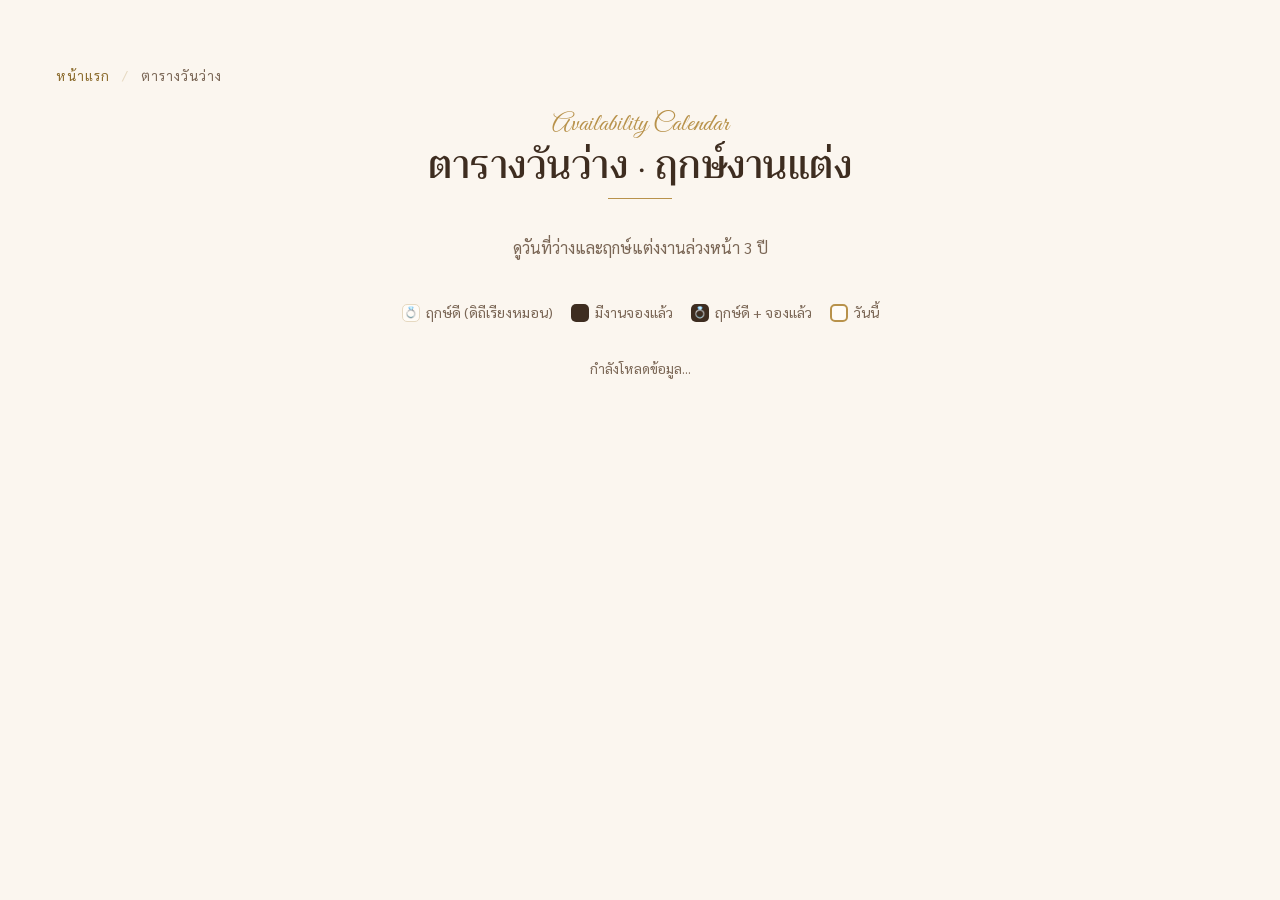
==== commit 41adea13: "Add 'ชุดแต่งงาน' and 'โฟโต้บูธ/วีดีโอบูธ' to customerProvides Applied to all 7 wedding packages." ====
--- a/calendar/index.html
+++ b/calendar/index.html
@@ -1,413 +1,399 @@
-<!doctype html>
-<html lang="th" data-base="../">
-<head>
-<meta charset="utf-8">
-<meta name="viewport" content="width=device-width, initial-scale=1">
-<title>ตารางวันว่าง — Chaan Wedding</title>
-<link rel="preconnect" href="https://fonts.googleapis.com">
-<link rel="preconnect" href="https://fonts.gstatic.com" crossorigin>
-<link href="https://fonts.googleapis.com/css2?family=Cormorant+Garamond:wght@400;500;600&family=Great+Vibes&family=Sarabun:wght@300;400;500;600&family=Trirong:wght@400;500;600&display=swap" rel="stylesheet">
-<link rel="stylesheet" href="../css/style.css">
-<style>
-  .cal-controls {
-    display: flex;
-    justify-content: center;
-    gap: 8px;
-    margin-bottom: 24px;
-    flex-wrap: wrap;
-  }
-  .cal-legend {
-    display: flex;
-    justify-content: center;
-    gap: 18px;
-    flex-wrap: wrap;
-    margin-bottom: 24px;
-    font-size: 0.88rem;
-    color: var(--color-text-muted);
-  }
-  .cal-legend__item { display: flex; align-items: center; gap: 6px; }
-  .cal-legend__dot {
-    width: 18px; height: 18px;
-    border-radius: 5px;
-    display: inline-block;
-  }
-
-  .year-block { margin-bottom: 48px; }
-  .year-block h2 {
-    text-align: center;
-    margin-bottom: 16px;
-    font-family: var(--font-serif);
-    color: var(--color-brown-dark);
-  }
-  .year-block h2 small {
-    display: block;
-    font-family: var(--font-sans);
-    font-size: 0.85rem;
-    color: var(--color-text-muted);
-    letter-spacing: 4px;
-    margin-top: 4px;
-  }
-
-  .months-grid {
-    display: grid;
-    grid-template-columns: 1fr;
-    gap: 16px;
-  }
-  @media (min-width: 720px) { .months-grid { grid-template-columns: repeat(2, 1fr); } }
-  @media (min-width: 1080px) { .months-grid { grid-template-columns: repeat(3, 1fr); } }
-
-  .month-card {
-    background: var(--color-ivory);
-    border: 1px solid var(--color-line);
-    border-radius: var(--radius-md);
-    padding: 14px 16px;
-  }
-  .month-card__head {
-    font-family: var(--font-serif);
-    font-size: 1.15rem;
-    color: var(--color-brown-dark);
-    text-align: center;
-    margin-bottom: 10px;
-    padding-bottom: 8px;
-    border-bottom: 1px solid var(--color-line);
-  }
-  .month-card__head small {
-    color: var(--color-text-muted);
-    font-family: var(--font-sans);
-    font-size: 0.72rem;
-    display: block;
-    margin-top: 2px;
-    letter-spacing: 1.5px;
-  }
-  .month-grid {
-    display: grid;
-    grid-template-columns: repeat(7, 1fr);
-    gap: 2px;
-    font-size: 0.78rem;
-  }
-  .month-grid .dow {
-    text-align: center;
-    color: var(--color-text-muted);
-    font-size: 0.7rem;
-    padding: 4px 0;
-    font-weight: 600;
-  }
-  .day {
-    aspect-ratio: 1;
-    display: flex;
-    flex-direction: column;
-    align-items: center;
-    justify-content: center;
-    border-radius: 6px;
-    position: relative;
-    cursor: default;
-    font-variant-numeric: tabular-nums;
-    color: var(--color-text);
-    padding: 2px;
-  }
-  .day.empty { visibility: hidden; }
-  .day.weekend { color: var(--color-rose); }
-  .day.today {
-    outline: 2px solid var(--color-gold);
-    outline-offset: -2px;
-    font-weight: 700;
-  }
-  .day.past { color: var(--color-text-muted); opacity: 0.45; }
-  /* Auspicious (no booking): no background, just text/icon */
-  .day.auspicious .ausp-label {
-    font-size: 0.55rem;
-    color: #A8505F;
-    line-height: 1;
-    display: flex;
-    align-items: center;
-    gap: 1px;
-    margin-bottom: 1px;
-    font-weight: 600;
-    white-space: nowrap;
-  }
-  .day.auspicious .ausp-label .ring { font-size: 0.7rem; }
-  .day.auspicious .day-num { color: #A8505F; font-weight: 600; line-height: 1; }
-  /* Booked */
-  .day.booked {
-    background: var(--color-brown-dark);
-    color: var(--color-cream);
-    font-weight: 600;
-  }
-  /* Booked + auspicious: use booked color, but show ring + ฤกษ์ดี label in cream */
-  .day.auspicious.booked .ausp-label { color: var(--color-gold-light); }
-  .day.auspicious.booked .day-num { color: var(--color-cream); }
-  .day .day-num { font-size: 0.85rem; line-height: 1; }
-  .day:hover:not(.empty) {
-    outline: 2px solid var(--color-gold-light);
-    cursor: pointer;
-  }
-
-  /* Tooltip / detail dialog */
-  .day-detail {
-    background: var(--color-ivory);
-    border: 1px solid var(--color-line);
-    border-radius: var(--radius-md);
-    padding: 16px 20px;
-    margin-bottom: 16px;
-    display: none;
-  }
-  .day-detail.show { display: block; }
-  .day-detail__head {
-    display: flex;
-    justify-content: space-between;
-    align-items: center;
-    margin-bottom: 8px;
-  }
-  .day-detail__head h4 { margin: 0; }
-  .day-detail__close {
-    background: none; border: none;
-    color: var(--color-text-muted);
-    font-size: 1.3rem;
-    cursor: pointer;
-  }
-  .day-detail__row {
-    padding: 6px 0;
-    border-bottom: 1px dashed var(--color-line);
-    display: flex;
-    justify-content: space-between;
-    gap: 12px;
-  }
-  .day-detail__row:last-child { border-bottom: none; }
-  .day-detail__row strong { color: var(--color-brown-dark); }
-  .cal-status {
-    text-align: center;
-    color: var(--color-text-muted);
-    font-size: 0.85rem;
-    padding: 8px;
-  }
-</style>
-</head>
-<body>
-
-<div id="nav-mount"></div>
-
-<section class="section">
-  <div class="container">
-    <div class="breadcrumb"><a href="../index.html">หน้าแรก</a> <span>/</span> ตารางวันว่าง</div>
-    <div class="section-title">
-      <span class="eyebrow">Availability Calendar</span>
-      <h2>ตารางวันว่าง · ฤกษ์งานแต่ง</h2>
-      <p class="text-center" style="color:var(--color-text-muted); max-width: 720px; margin: 16px auto 0;">
-        ดูวันที่ว่างและฤกษ์แต่งงานล่วงหน้า 3 ปี
-      </p>
-    </div>
-
-    <div class="cal-legend">
-      <div class="cal-legend__item"><span class="cal-legend__dot" style="background:var(--color-ivory);border:1px solid var(--color-line);display:inline-flex;align-items:center;justify-content:center;font-size:11px;color:#A8505F;font-weight:600;">💍</span> ฤกษ์ดี (ดิถีเรียงหมอน)</div>
-      <div class="cal-legend__item"><span class="cal-legend__dot" style="background:var(--color-brown-dark);"></span> มีงานจองแล้ว</div>
-      <div class="cal-legend__item"><span class="cal-legend__dot" style="background:var(--color-brown-dark);display:inline-flex;align-items:center;justify-content:center;font-size:11px;">💍</span> ฤกษ์ดี + จองแล้ว</div>
-      <div class="cal-legend__item"><span class="cal-legend__dot" style="outline:2px solid var(--color-gold);outline-offset:-2px;background:var(--color-ivory);"></span> วันนี้</div>
-    </div>
-
-    <div id="dayDetail" class="day-detail"></div>
-    <div id="calStatus" class="cal-status">กำลังโหลดข้อมูล...</div>
-    <div id="yearsMount"></div>
-  </div>
-</section>
-
-<div id="footer-mount"></div>
-
-<script src="../js/common.js"></script>
-<script>
-const TH_MONTHS = ['มกราคม','กุมภาพันธ์','มีนาคม','เมษายน','พฤษภาคม','มิถุนายน','กรกฎาคม','สิงหาคม','กันยายน','ตุลาคม','พฤศจิกายน','ธันวาคม'];
-const TH_MONTHS_SHORT = ['ม.ค.','ก.พ.','มี.ค.','เม.ย.','พ.ค.','มิ.ย.','ก.ค.','ส.ค.','ก.ย.','ต.ค.','พ.ย.','ธ.ค.'];
-const DOWS = ['จ','อ','พ','พฤ','ศ','ส','อา'];
-
-// Parse various date formats from sheet
-function parseSheetDate(str) {
-  if (!str) return null;
-  str = String(str).trim();
-  // Try DD/MM/YYYY or DD/M/YY or D/M/YYYY (Thai-style)
-  let m = str.match(/^(\d{1,2})[\/\-](\d{1,2})[\/\-](\d{2,4})$/);
-  if (m) {
-    let d = parseInt(m[1]), mo = parseInt(m[2]), y = parseInt(m[3]);
-    // Convert BE → AD if year is large
-    if (y < 100) y += 2500; // assume Buddhist
-    if (y > 2400) y -= 543;
-    if (y < 1900) y += 2000;
-    return { y, m: mo, d };
-  }
-  // ISO YYYY-MM-DD
-  m = str.match(/^(\d{4})-(\d{1,2})-(\d{1,2})$/);
-  if (m) {
-    let y = parseInt(m[1]);
-    if (y > 2400) y -= 543;
-    return { y, m: parseInt(m[2]), d: parseInt(m[3]) };
-  }
-  return null;
-}
-
-// Parse CSV - simple, handles quoted strings with commas
-function parseCSV(text) {
-  const rows = [];
-  let row = [], cur = '', inQuote = false;
-  for (let i = 0; i < text.length; i++) {
-    const ch = text[i];
-    if (inQuote) {
-      if (ch === '"' && text[i+1] === '"') { cur += '"'; i++; }
-      else if (ch === '"') { inQuote = false; }
-      else { cur += ch; }
-    } else {
-      if (ch === '"') { inQuote = true; }
-      else if (ch === ',') { row.push(cur); cur = ''; }
-      else if (ch === '\n' || ch === '\r') {
-        if (ch === '\r' && text[i+1] === '\n') i++;
-        row.push(cur); cur = '';
-        if (row.some(x => x.trim())) rows.push(row);
-        row = [];
-      } else { cur += ch; }
-    }
-  }
-  if (cur || row.length) { row.push(cur); rows.push(row); }
-  return rows;
-}
-
-(async function() {
-  const data = await CW.mountChrome('calendar');
-  if (!data) return;
-
-  const auspicious = data.auspiciousDates || {};
-  const sheetCfg = data.bookingsSheet || {};
-  const now = new Date();
-  const todayY = now.getFullYear();
-  const todayM = now.getMonth() + 1;
-  const todayD = now.getDate();
-
-  // Fetch bookings from Google Sheet
-  let bookings = {};
-  if (sheetCfg.csvUrl) {
-    try {
-      const r = await fetch(sheetCfg.csvUrl + '&cb=' + Date.now());
-      if (r.ok) {
-        const text = await r.text();
-        const rows = parseCSV(text);
-        if (rows.length > 1) {
-          // Find header row — search for one that contains date column name
-          let headerIdx = -1;
-          for (let i = 0; i < Math.min(rows.length, 5); i++) {
-            if (rows[i].some(c => c && c.includes(sheetCfg.dateColumn))) { headerIdx = i; break; }
-          }
-          if (headerIdx >= 0) {
-            const headers = rows[headerIdx].map(h => h.trim());
-            const dateIdx = headers.findIndex(h => h.includes(sheetCfg.dateColumn));
-            const custIdx = headers.findIndex(h => h.includes(sheetCfg.customerColumn || 'ลูกค้า'));
-            const pkgIdx = headers.findIndex(h => h.includes(sheetCfg.packageColumn || 'แพ็ค'));
-            const slotIdx = headers.findIndex(h => h.includes(sheetCfg.timeSlotColumn || 'ช่วงเวลา'));
-            for (let i = headerIdx + 1; i < rows.length; i++) {
-              const row = rows[i];
-              if (!row[dateIdx]) continue;
-              const dt = parseSheetDate(row[dateIdx]);
-              if (!dt) continue;
-              const key = `${dt.y}-${String(dt.m).padStart(2,'0')}-${String(dt.d).padStart(2,'0')}`;
-              if (!bookings[key]) bookings[key] = [];
-              bookings[key].push({
-                customer: custIdx >= 0 ? (row[custIdx] || '').trim() : '',
-                package: pkgIdx >= 0 ? (row[pkgIdx] || '').trim() : '',
-                timeSlot: slotIdx >= 0 ? (row[slotIdx] || '').trim() : ''
-              });
-            }
-          }
-        }
-        document.getElementById('calStatus').textContent = `อัปเดตล่าสุด: ${new Date().toLocaleString('th-TH')} · มี ${Object.keys(bookings).length} วันที่ถูกจอง`;
-      } else {
-        document.getElementById('calStatus').textContent = 'โหลดข้อมูลการจองไม่ได้';
-      }
-    } catch(e) {
-      document.getElementById('calStatus').textContent = 'โหลดข้อมูลการจองไม่ได้: ' + e.message;
-    }
-  } else {
-    document.getElementById('calStatus').textContent = 'ยังไม่ได้ตั้งค่า Google Sheet URL';
-  }
-
-  // Render 3 years: current, next, year after
-  const years = [todayY, todayY + 1, todayY + 2];
-  const mount = document.getElementById('yearsMount');
-  mount.innerHTML = years.map(y => `
-    <div class="year-block">
-      <h2>${y} <small>BE ${y + 543}</small></h2>
-      <div class="months-grid">
-        ${[1,2,3,4,5,6,7,8,9,10,11,12].map(mo => renderMonth(y, mo)).join('')}
-      </div>
-    </div>
-  `).join('');
-
-  function renderMonth(year, month) {
-    const beYear = year + 543;
-    const auspDays = auspicious[String(beYear)]?.[String(month).padStart(2,'0')] || [];
-    const firstDay = new Date(year, month - 1, 1);
-    const lastDay = new Date(year, month, 0).getDate();
-    let dow = firstDay.getDay(); // 0 = Sunday
-    dow = (dow === 0) ? 6 : dow - 1; // shift so Mon=0, Sun=6
-
-    let cells = '';
-    for (let i = 0; i < dow; i++) cells += `<div class="day empty"></div>`;
-    for (let d = 1; d <= lastDay; d++) {
-      const wd = new Date(year, month - 1, d).getDay(); // 0=Sun, 6=Sat
-      const isWeekend = (wd === 0 || wd === 6);
-      const isPast = (year < todayY) || (year === todayY && (month < todayM || (month === todayM && d < todayD)));
-      const isToday = (year === todayY && month === todayM && d === todayD);
-      const key = `${year}-${String(month).padStart(2,'0')}-${String(d).padStart(2,'0')}`;
-      const isBooked = !!bookings[key];
-      const isAusp = auspDays.includes(d);
-      const cls = [
-        'day',
-        isWeekend ? 'weekend' : '',
-        isPast ? 'past' : '',
-        isToday ? 'today' : '',
-        isAusp ? 'auspicious' : '',
-        isBooked ? 'booked' : ''
-      ].filter(Boolean).join(' ');
-      const auspLabel = isAusp ? '<span class="ausp-label">ฤกษ์ดี<span class="ring">💍</span></span>' : '';
-      cells += `<div class="${cls}" data-date="${key}" data-aus="${isAusp?1:0}" data-book="${isBooked?1:0}">${auspLabel}<span class="day-num">${d}</span></div>`;
-    }
-    return `
-      <div class="month-card">
-        <div class="month-card__head">${TH_MONTHS[month-1]}<small>${month}/${year}</small></div>
-        <div class="month-grid">
-          ${DOWS.map(d => `<div class="dow">${d}</div>`).join('')}
-          ${cells}
-        </div>
-      </div>
-    `;
-  }
-
-  // Day click handlers
-  mount.addEventListener('click', e => {
-    const cell = e.target.closest('.day');
-    if (!cell || cell.classList.contains('empty')) return;
-    const key = cell.dataset.date;
-    const isAusp = cell.dataset.aus === '1';
-    const isBooked = cell.dataset.book === '1';
-    const bks = bookings[key] || [];
-    const detail = document.getElementById('dayDetail');
-    const [y,m,d] = key.split('-').map(Number);
-    let html = `
-      <div class="day-detail__head">
-        <h4>${d} ${TH_MONTHS[m-1]} ${y} <small style="color:var(--color-text-muted);font-weight:normal;">(พ.ศ. ${y+543})</small></h4>
-        <button class="day-detail__close" onclick="document.getElementById('dayDetail').classList.remove('show');">×</button>
-      </div>
-    `;
-    if (isAusp) html += `<div class="day-detail__row"><strong>💍 วันฤกษ์ดี</strong><span style="color:#A8505F;">ดิถีเรียงหมอน</span></div>`;
-    if (bks.length) {
-      html += `<div class="day-detail__row"><strong>มีงานจองแล้ว</strong><span>${bks.length} งาน</span></div>`;
-      bks.forEach(b => {
-        html += `<div class="day-detail__row"><span>${CW.escape(b.customer || '(ไม่ระบุชื่อ)')}</span><span style="color:var(--color-text-muted);font-size:0.85rem;">${CW.escape(b.timeSlot || '')}</span></div>`;
-      });
-    } else {
-      html += `<div class="day-detail__row"><strong>สถานะ</strong><span style="color:var(--color-success);">ว่าง · ติดต่อจองได้</span></div>`;
-    }
-    detail.innerHTML = html;
-    detail.classList.add('show');
-    detail.scrollIntoView({ behavior: 'smooth', block: 'center' });
-  });
-
-})();
-</script>
-
-</body>
-</html>
+<!doctype html>
+<html lang="th" data-base="../">
+<head>
+<meta charset="utf-8">
+<meta name="viewport" content="width=device-width, initial-scale=1">
+<title>ตารางวันว่าง — Chaan Wedding</title>
+<link rel="preconnect" href="https://fonts.googleapis.com">
+<link rel="preconnect" href="https://fonts.gstatic.com" crossorigin>
+<link href="https://fonts.googleapis.com/css2?family=Cormorant+Garamond:wght@400;500;600&family=Great+Vibes&family=Sarabun:wght@300;400;500;600&family=Trirong:wght@400;500;600&display=swap" rel="stylesheet">
+<link rel="stylesheet" href="../css/style.css">
+<style>
+  .cal-controls {
+    display: flex;
+    justify-content: center;
+    gap: 8px;
+    margin-bottom: 24px;
+    flex-wrap: wrap;
+  }
+  .cal-legend {
+    display: flex;
+    justify-content: center;
+    gap: 18px;
+    flex-wrap: wrap;
+    margin-bottom: 24px;
+    font-size: 0.88rem;
+    color: var(--color-text-muted);
+  }
+  .cal-legend__item { display: flex; align-items: center; gap: 6px; }
+  .cal-legend__dot {
+    width: 18px; height: 18px;
+    border-radius: 5px;
+    display: inline-block;
+  }
+
+  .year-block { margin-bottom: 48px; }
+  .year-block h2 {
+    text-align: center;
+    margin-bottom: 16px;
+    font-family: var(--font-serif);
+    color: var(--color-brown-dark);
+  }
+  .year-block h2 small {
+    display: block;
+    font-family: var(--font-sans);
+    font-size: 0.85rem;
+    color: var(--color-text-muted);
+    letter-spacing: 4px;
+    margin-top: 4px;
+  }
+
+  .months-grid {
+    display: grid;
+    grid-template-columns: 1fr;
+    gap: 16px;
+  }
+  @media (min-width: 720px) { .months-grid { grid-template-columns: repeat(2, 1fr); } }
+  @media (min-width: 1080px) { .months-grid { grid-template-columns: repeat(3, 1fr); } }
+
+  .month-card {
+    background: var(--color-ivory);
+    border: 1px solid var(--color-line);
+    border-radius: var(--radius-md);
+    padding: 14px 16px;
+  }
+  .month-card__head {
+    font-family: var(--font-serif);
+    font-size: 1.15rem;
+    color: var(--color-brown-dark);
+    text-align: center;
+    margin-bottom: 10px;
+    padding-bottom: 8px;
+    border-bottom: 1px solid var(--color-line);
+  }
+  .month-card__head small {
+    color: var(--color-text-muted);
+    font-family: var(--font-sans);
+    font-size: 0.72rem;
+    display: block;
+    margin-top: 2px;
+    letter-spacing: 1.5px;
+  }
+  .month-grid {
+    display: grid;
+    grid-template-columns: repeat(7, 1fr);
+    gap: 2px;
+    font-size: 0.78rem;
+  }
+  .month-grid .dow {
+    text-align: center;
+    color: var(--color-text-muted);
+    font-size: 0.7rem;
+    padding: 4px 0;
+    font-weight: 600;
+  }
+  .day {
+    aspect-ratio: 1;
+    display: flex;
+    flex-direction: column;
+    align-items: center;
+    justify-content: center;
+    border-radius: 6px;
+    position: relative;
+    cursor: default;
+    font-variant-numeric: tabular-nums;
+    color: var(--color-text);
+    padding: 2px;
+  }
+  .day.empty { visibility: hidden; }
+  .day.weekend { color: var(--color-rose); }
+  .day.today {
+    outline: 2px solid var(--color-gold);
+    outline-offset: -2px;
+    font-weight: 700;
+  }
+  .day.past { color: var(--color-text-muted); opacity: 0.45; }
+  /* Auspicious (no booking): no background, just text/icon */
+  .day.auspicious .ausp-label {
+    font-size: 0.55rem;
+    color: #A8505F;
+    line-height: 1;
+    display: flex;
+    align-items: center;
+    gap: 1px;
+    margin-bottom: 1px;
+    font-weight: 600;
+    white-space: nowrap;
+  }
+  .day.auspicious .ausp-label .ring { font-size: 0.7rem; }
+  .day.auspicious .day-num { color: #A8505F; font-weight: 600; line-height: 1; }
+  /* Booked */
+  .day.booked {
+    background: var(--color-brown-dark);
+    color: var(--color-cream);
+    font-weight: 600;
+  }
+  /* Booked + auspicious: use booked color, but show ring + ฤกษ์ดี label in cream */
+  .day.auspicious.booked .ausp-label { color: var(--color-gold-light); }
+  .day.auspicious.booked .day-num { color: var(--color-cream); }
+  .day .day-num { font-size: 0.85rem; line-height: 1; }
+  .day:hover:not(.empty) {
+    outline: 2px solid var(--color-gold-light);
+    cursor: pointer;
+  }
+
+  /* Tooltip / detail dialog */
+  .day-detail {
+    background: var(--color-ivory);
+    border: 1px solid var(--color-line);
+    border-radius: var(--radius-md);
+    padding: 16px 20px;
+    margin-bottom: 16px;
+    display: none;
+  }
+  .day-detail.show { display: block; }
+  .day-detail__head {
+    display: flex;
+    justify-content: space-between;
+    align-items: center;
+    margin-bottom: 8px;
+  }
+  .day-detail__head h4 { margin: 0; }
+  .day-detail__close {
+    background: none; border: none;
+    color: var(--color-text-muted);
+    font-size: 1.3rem;
+    cursor: pointer;
+  }
+  .day-detail__row {
+    padding: 6px 0;
+    border-bottom: 1px dashed var(--color-line);
+    display: flex;
+    justify-content: space-between;
+    gap: 12px;
+  }
+  .day-detail__row:last-child { border-bottom: none; }
+  .day-detail__row strong { color: var(--color-brown-dark); }
+  .cal-status {
+    text-align: center;
+    color: var(--color-text-muted);
+    font-size: 0.85rem;
+    padding: 8px;
+  }
+</style>
+</head>
+<body>
+
+<div id="nav-mount"></div>
+
+<section class="section">
+  <div class="container">
+    <div class="breadcrumb"><a href="../index.html">หน้าแรก</a> <span>/</span> ตารางวันว่าง</div>
+    <div class="section-title">
+      <span class="eyebrow">Availability Calendar</span>
+      <h2>ตารางวันว่าง · ฤกษ์งานแต่ง</h2>
+      <p class="text-center" style="color:var(--color-text-muted); max-width: 720px; margin: 16px auto 0;">
+        ดูวันที่ว่างและฤกษ์แต่งงานล่วงหน้า 3 ปี
+      </p>
+    </div>
+
+    <div class="cal-legend">
+      <div class="cal-legend__item"><span class="cal-legend__dot" style="background:var(--color-ivory);border:1px solid var(--color-line);display:inline-flex;align-items:center;justify-content:center;font-size:11px;color:#A8505F;font-weight:600;">💍</span> ฤกษ์ดี (ดิถีเรียงหมอน)</div>
+      <div class="cal-legend__item"><span class="cal-legend__dot" style="background:var(--color-brown-dark);"></span> มีงานจองแล้ว</div>
+      <div class="cal-legend__item"><span class="cal-legend__dot" style="background:var(--color-brown-dark);display:inline-flex;align-items:center;justify-content:center;font-size:11px;">💍</span> ฤกษ์ดี + จองแล้ว</div>
+      <div class="cal-legend__item"><span class="cal-legend__dot" style="outline:2px solid var(--color-gold);outline-offset:-2px;background:var(--color-ivory);"></span> วันนี้</div>
+    </div>
+
+    <div id="dayDetail" class="day-detail"></div>
+    <div id="calStatus" class="cal-status">กำลังโหลดข้อมูล...</div>
+    <div id="yearsMount"></div>
+  </div>
+</section>
+
+<div id="footer-mount"></div>
+
+<script src="../js/common.js"></script>
+<script>
+const TH_MONTHS = ['มกราคม','กุมภาพันธ์','มีนาคม','เมษายน','พฤษภาคม','มิถุนายน','กรกฎาคม','สิงหาคม','กันยายน','ตุลาคม','พฤศจิกายน','ธันวาคม'];
+const TH_MONTHS_SHORT = ['ม.ค.','ก.พ.','มี.ค.','เม.ย.','พ.ค.','มิ.ย.','ก.ค.','ส.ค.','ก.ย.','ต.ค.','พ.ย.','ธ.ค.'];
+const DOWS = ['จ','อ','พ','พฤ','ศ','ส','อา'];
+
+// Parse various date formats from sheet
+function parseSheetDate(str) {
+  if (!str) return null;
+  str = String(str).trim();
+  // Try DD/MM/YYYY or DD/M/YY or D/M/YYYY (Thai-style)
+  let m = str.match(/^(\d{1,2})[\/\-](\d{1,2})[\/\-](\d{2,4})$/);
+  if (m) {
+    let d = parseInt(m[1]), mo = parseInt(m[2]), y = parseInt(m[3]);
+    // Convert BE → AD if year is large
+    if (y < 100) y += 2500; // assume Buddhist
+    if (y > 2400) y -= 543;
+    if (y < 1900) y += 2000;
+    return { y, m: mo, d };
+  }
+  // ISO YYYY-MM-DD
+  m = str.match(/^(\d{4})-(\d{1,2})-(\d{1,2})$/);
+  if (m) {
+    let y = parseInt(m[1]);
+    if (y > 2400) y -= 543;
+    return { y, m: parseInt(m[2]), d: parseInt(m[3]) };
+  }
+  return null;
+}
+
+// Parse CSV - simple, handles quoted strings with commas
+function parseCSV(text) {
+  const rows = [];
+  let row = [], cur = '', inQuote = false;
+  for (let i = 0; i < text.length; i++) {
+    const ch = text[i];
+    if (inQuote) {
+      if (ch === '"' && text[i+1] === '"') { cur += '"'; i++; }
+      else if (ch === '"') { inQuote = false; }
+      else { cur += ch; }
+    } else {
+      if (ch === '"') { inQuote = true; }
+      else if (ch === ',') { row.push(cur); cur = ''; }
+      else if (ch === '\n' || ch === '\r') {
+        if (ch === '\r' && text[i+1] === '\n') i++;
+        row.push(cur); cur = '';
+        if (row.some(x => x.trim())) rows.push(row);
+        row = [];
+      } else { cur += ch; }
+    }
+  }
+  if (cur || row.length) { row.push(cur); rows.push(row); }
+  return rows;
+}
+
+(async function() {
+  const data = await CW.mountChrome('calendar');
+  if (!data) return;
+
+  const auspicious = data.auspiciousDates || {};
+  const sheetCfg = data.bookingsSheet || {};
+  const now = new Date();
+  const todayY = now.getFullYear();
+  const todayM = now.getMonth() + 1;
+  const todayD = now.getDate();
+
+  // Fetch bookings from Google Sheet
+  let bookings = {};
+  if (sheetCfg.csvUrl) {
+    try {
+      const r = await fetch(sheetCfg.csvUrl + '&cb=' + Date.now());
+      if (r.ok) {
+        const text = await r.text();
+        const rows = parseCSV(text);
+        if (rows.length > 1) {
+          // Find header row — search for one that contains date column name
+          let headerIdx = -1;
+          for (let i = 0; i < Math.min(rows.length, 5); i++) {
+            if (rows[i].some(c => c && c.includes(sheetCfg.dateColumn))) { headerIdx = i; break; }
+          }
+          if (headerIdx >= 0) {
+            const headers = rows[headerIdx].map(h => h.trim());
+            const dateIdx = headers.findIndex(h => h.includes(sheetCfg.dateColumn));
+            const custIdx = headers.findIndex(h => h.includes(sheetCfg.customerColumn || 'ลูกค้า'));
+            const pkgIdx = headers.findIndex(h => h.includes(sheetCfg.packageColumn || 'แพ็ค'));
+            const slotIdx = headers.findIndex(h => h.includes(sheetCfg.timeSlotColumn || 'ช่วงเวลา'));
+            for (let i = headerIdx + 1; i < rows.length; i++) {
+              const row = rows[i];
+              if (!row[dateIdx]) continue;
+              const dt = parseSheetDate(row[dateIdx]);
+              if (!dt) continue;
+              const key = `${dt.y}-${String(dt.m).padStart(2,'0')}-${String(dt.d).padStart(2,'0')}`;
+              if (!bookings[key]) bookings[key] = [];
+              bookings[key].push({
+                customer: custIdx >= 0 ? (row[custIdx] || '').trim() : '',
+                package: pkgIdx >= 0 ? (row[pkgIdx] || '').trim() : '',
+                timeSlot: slotIdx >= 0 ? (row[slotIdx] || '').trim() : ''
+              });
+            }
+          }
+        }
+        document.getElementById('calStatus').textContent = `อัปเดตล่าสุด: ${new Date().toLocaleString('th-TH')} · มี ${Object.keys(bookings).length} วันที่ถูกจอง`;
+      } else {
+        document.getElementById('calStatus').textContent = 'โหลดข้อมูลการจองไม่ได้';
+      }
+    } catch(e) {
+      document.getElementById('calStatus').textContent = 'โหลดข้อมูลการจองไม่ได้: ' + e.message;
+    }
+  } else {
+    document.getElementById('calStatus').textContent = 'ยังไม่ได้ตั้งค่า Google Sheet URL';
+  }
+
+  // Render 3 years: current, next, year after
+  const years = [todayY, todayY + 1, todayY + 2];
+  const mount = document.getElementById('yearsMount');
+  mount.innerHTML = years.map(y => `
+    <div class="year-block">
+      <h2>${y} <small>BE ${y + 543}</small></h2>
+      <div class="months-grid">
+        ${[1,2,3,4,5,6,7,8,9,10,11,12].map(mo => renderMonth(y, mo)).join('')}
+      </div>
+    </div>
+  `).join('');
+
+  function renderMonth(year, month) {
+    const beYear = year + 543;
+    const auspDays = auspicious[String(beYear)]?.[String(month).padStart(2,'0')] || [];
+    const firstDay = new Date(year, month - 1, 1);
+    const lastDay = new Date(year, month, 0).getDate();
+    let dow = firstDay.getDay(); // 0 = Sunday
+    dow = (dow === 0) ? 6 : dow - 1; // shift so Mon=0, Sun=6
+
+    let cells = '';
+    for (let i = 0; i < dow; i++) cells += `<div class="day empty"></div>`;
+    for (let d = 1; d <= lastDay; d++) {
+      const wd = new Date(year, month - 1, d).getDay(); // 0=Sun, 6=Sat
+      const isWeekend = (wd === 0 || wd === 6);
+      const isPast = (year < todayY) || (year === todayY && (month < todayM || (month === todayM && d < todayD)));
+      const isToday = (year === todayY && month === todayM && d === todayD);
+      const key = `${year}-${String(month).padStart(2,'0')}-${String(d).padStart(2,'0')}`;
+      const isBooked = !!bookings[key];
+      const isAusp = auspDays.includes(d);
+      const cls = [
+        'day',
+        isWeekend ? 'weekend' : '',
+        isPast ? 'past' : '',
+        isToday ? 'today' : '',
+        isAusp ? 'auspicious' : '',
+        isBooked ? 'booked' : ''
+      ].filter(Boolean).join(' ');
+      const auspLabel = isAusp ? '<span class="ausp-label">ฤกษ์ดี<span class="ring">💍</span></span>' : '';
+      cells += `<div class="${cls}" data-date="${key}" data-aus="${isAusp?1:0}" data-book="${isBooked?1:0}">${auspLabel}<span class="day-num">${d}</span></div>`;
+    }
+    return `
+      <div class="month-card">
+        <div class="month-card__head">${TH_MONTHS[month-1]}<small>${month}/${year}</small></div>
+        <div class="month-grid">
+          ${DOWS.map(d => `<div class="dow">${d}</div>`).join('')}
+          ${cells}
+        </div>
+      </div>
+    `;
+  }
+
+  // Day click handlers
+  mount.addEventListener('click', e => {
+    const cell = e.target.closest('.day');
+    if (!cell || cell.classList.contains('empty')) return;
+    const key = cell.dataset.date;
+    const isAusp = cell.dataset.aus === '1';
+    const isBooked = cell.dataset.book === '1';
+    const bks = bookings[key] || [];
+    const detail = document.getElementById('dayDetail');
+    const [y,m,d] = key.split('-').map(Number);
+    let html = `
+      <div class="day-detail__head">
+        <h4>${d} ${TH_MONTHS[m-1]} ${y} <small style="color:var(--color-text-muted);font-weight:normal;">(พ.ศ. ${y+543})</small></h4>
+        <button class="day-detail__close" onclick="document.getElementById('dayDetail').classList.remove('show');">×</button>
+      </div>
+    `;
+    if (isAusp) html += `<div class="day-detail__row"><strong>💍 วันฤกษ์ดี</strong><span style="color:#A8505F;">ดิถีเรียงหมอน</span></div>`;
+    if (bks.length) {
+      html += `<div class="day-detail__row"><strong>มีงานจองแล้ว</strong><span>${bks.length} งาน</span></div>`;
+      bks.forEach(b => {
+        html += `<div class="day-detail__row"><span>${CW.escape(b.customer || '(ไม่ระบุชื่อ)')}</span><span style="color:var(--color-text-muted);font-size:0.85rem;">${CW.escape(b.timeSlot || '')}</sp
--- a/css/style.css
+++ b/css/style.css
@@ -1,985 +1,950 @@
-/* ============================================
-   Chaan Wedding — Elegant Classic Theme
-   Mobile-first, cream / gold / brown palette
-   ============================================ */
-
-:root {
-  /* Brand palette */
-  --color-cream: #FBF6EF;
-  --color-cream-warm: #F4EBDC;
-  --color-ivory: #FFFCF7;
-  --color-gold: #B8924B;
-  --color-gold-dark: #8C6C2E;
-  --color-gold-light: #D7B473;
-  --color-brown: #5C4534;
-  --color-brown-dark: #3E2D20;
-  --color-text: #2E2218;
-  --color-text-muted: #7A6655;
-  --color-line: #E6D9C1;
-  --color-rose: #C28F7B;
-  --color-error: #B0413E;
-  --color-success: #6B8E5A;
-
-  /* Typography */
-  --font-serif: "Cormorant Garamond", "Trirong", Georgia, "Times New Roman", serif;
-  --font-sans:  "Sarabun", "Inter", -apple-system, BlinkMacSystemFont, "Segoe UI", Roboto, sans-serif;
-  --font-script: "Great Vibes", "Pinyon Script", cursive;
-
-  /* Spacing */
-  --space-xs: 4px;
-  --space-sm: 8px;
-  --space-md: 16px;
-  --space-lg: 24px;
-  --space-xl: 40px;
-  --space-2xl: 64px;
-
-  /* Radius */
-  --radius-sm: 4px;
-  --radius-md: 10px;
-  --radius-lg: 18px;
-
-  /* Shadows */
-  --shadow-sm: 0 1px 2px rgba(60, 38, 16, 0.08);
-  --shadow-md: 0 4px 14px rgba(60, 38, 16, 0.10);
-  --shadow-lg: 0 14px 38px rgba(60, 38, 16, 0.14);
-
-  /* Layout */
-  --max-w: 1200px;
-}
-
-* {
-  box-sizing: border-box;
-}
-
-html {
-  scroll-behavior: smooth;
-}
-
-body {
-  margin: 0;
-  font-family: var(--font-sans);
-  color: var(--color-text);
-  background: var(--color-cream);
-  line-height: 1.7;
-  -webkit-font-smoothing: antialiased;
-  font-size: 16px;
-}
-
-h1, h2, h3, h4 {
-  font-family: var(--font-serif);
-  color: var(--color-brown-dark);
-  font-weight: 500;
-  line-height: 1.25;
-  margin: 0 0 0.5em;
-  letter-spacing: 0.5px;
-}
-
-h1 { font-size: clamp(2rem, 5vw, 3.2rem); }
-h2 { font-size: clamp(1.6rem, 4vw, 2.4rem); }
-h3 { font-size: clamp(1.25rem, 3vw, 1.6rem); }
-h4 { font-size: 1.1rem; }
-
-p { margin: 0 0 1em; }
-
-a {
-  color: var(--color-gold-dark);
-  text-decoration: none;
-  transition: color 0.2s ease;
-}
-a:hover { color: var(--color-brown); }
-
-img { max-width: 100%; height: auto; display: block; }
-
-.script {
-  font-family: var(--font-script);
-  color: var(--color-gold);
-  font-weight: 400;
-}
-
-/* ---------- Layout helpers ---------- */
-.container {
-  width: 100%;
-  max-width: var(--max-w);
-  margin: 0 auto;
-  padding: 0 var(--space-md);
-}
-
-.section {
-  padding: var(--space-2xl) 0;
-}
-.section--tight { padding: var(--space-xl) 0; }
-
-.section-title {
-  text-align: center;
-  margin-bottom: var(--space-xl);
-}
-.section-title .eyebrow {
-  display: block;
-  font-family: var(--font-script);
-  font-size: 1.6rem;
-  color: var(--color-gold);
-  margin-bottom: -0.2em;
-}
-.section-title h2 {
-  position: relative;
-  display: inline-block;
-}
-.section-title h2::after {
-  content: "";
-  display: block;
-  width: 64px;
-  height: 1px;
-  background: var(--color-gold);
-  margin: var(--space-sm) auto 0;
-}
-
-.divider-ornament {
-  display: flex;
-  align-items: center;
-  justify-content: center;
-  gap: 12px;
-  color: var(--color-gold);
-  margin: var(--space-lg) 0;
-}
-.divider-ornament::before,
-.divider-ornament::after {
-  content: "";
-  height: 1px;
-  width: 60px;
-  background: var(--color-gold-light);
-}
-
-/* ---------- Navigation ---------- */
-.nav {
-  position: sticky;
-  top: 0;
-  z-index: 50;
-  background: rgba(251, 246, 239, 0.97);
-  backdrop-filter: blur(10px);
-  border-bottom: 1px solid var(--color-line);
-}
-.nav__inner {
-  max-width: var(--max-w);
-  margin: 0 auto;
-  padding: var(--space-md);
-  display: flex;
-  align-items: center;
-  justify-content: space-between;
-  gap: var(--space-md);
-}
-.nav__logo {
-  font-family: var(--font-serif);
-  font-size: 1.6rem;
-  color: var(--color-brown-dark);
-  font-weight: 600;
-  letter-spacing: 2px;
-  text-decoration: none;
-}
-.nav__logo small {
-  display: block;
-  font-family: var(--font-script);
-  font-size: 0.95rem;
-  color: var(--color-gold);
-  font-weight: 400;
-  letter-spacing: 1px;
-  margin-top: -8px;
-}
-.nav__links {
-  display: none;
-  gap: var(--space-lg);
-  align-items: center;
-}
-.nav__links a {
-  font-size: 0.95rem;
-  color: var(--color-text);
-  text-transform: uppercase;
-  letter-spacing: 1.5px;
-  position: relative;
-  padding: 4px 0;
-}
-.nav__links a::after {
-  content: "";
-  position: absolute;
-  bottom: 0;
-  left: 0;
-  right: 0;
-  height: 1px;
-  background: var(--color-gold);
-  transform: scaleX(0);
-  transition: transform 0.2s ease;
-}
-.nav__links a:hover::after,
-.nav__links a.active::after { transform: scaleX(1); }
-
-.nav__toggle {
-  display: flex;
-  flex-direction: column;
-  justify-content: space-between;
-  width: 30px;
-  height: 22px;
-  background: transparent;
-  border: none;
-  cursor: pointer;
-  padding: 0;
-}
-.nav__toggle span {
-  display: block;
-  height: 2px;
-  background: var(--color-brown-dark);
-  border-radius: 1px;
-}
-.nav__mobile {
-  display: none;
-  border-top: 1px solid var(--color-line);
-  background: var(--color-cream);
-  padding: var(--space-md);
-}
-.nav__mobile.open { display: block; }
-.nav__mobile a {
-  display: block;
-  padding: 12px 0;
-  color: var(--color-text);
-  border-bottom: 1px solid var(--color-line);
-  text-transform: uppercase;
-  letter-spacing: 1.5px;
-  font-size: 0.95rem;
-}
-.nav__mobile a:last-child { border-bottom: none; }
-
-@media (min-width: 900px) {
-  .nav__links { display: flex; }
-  .nav__toggle { display: none; }
-  .nav__mobile { display: none !important; }
-}
-
-/* ---------- Hero ---------- */
-.hero {
-  position: relative;
-  min-height: 78vh;
-  display: flex;
-  align-items: center;
-  justify-content: center;
-  text-align: center;
-  color: #FFFCF7;
-  padding: var(--space-2xl) var(--space-md);
-  background-size: cover;
-  background-position: center;
-  background-color: #2E2218;
-}
-.hero::before {
-  content: "";
-  position: absolute;
-  inset: 0;
-  background: linear-gradient(180deg, rgba(46,34,24,0.35) 0%, rgba(46,34,24,0.55) 100%);
-}
-.hero__content {
-  position: relative;
-  max-width: 720px;
-  z-index: 2;
-}
-.hero__eyebrow {
-  font-family: var(--font-script);
-  font-size: clamp(2rem, 5vw, 2.8rem);
-  color: var(--color-gold-light);
-  margin-bottom: -0.2em;
-  display: block;
-}
-.hero h1 {
-  color: var(--color-ivory);
-  margin-bottom: var(--space-md);
-}
-.hero p { font-size: 1.1rem; opacity: 0.95; }
-
-/* ---------- Buttons ---------- */
-.btn {
-  display: inline-flex;
-  align-items: center;
-  justify-content: center;
-  gap: 8px;
-  padding: 13px 26px;
-  border-radius: 999px;
-  font-family: var(--font-sans);
-  font-size: 0.95rem;
-  font-weight: 500;
-  letter-spacing: 1px;
-  cursor: pointer;
-  transition: all 0.2s ease;
-  border: 1px solid transparent;
-  text-decoration: none;
-  line-height: 1;
-}
-.btn--primary {
-  background: var(--color-gold);
-  color: #fff;
-}
-.btn--primary:hover {
-  background: var(--color-gold-dark);
-  color: #fff;
-  transform: translateY(-1px);
-  box-shadow: var(--shadow-md);
-}
-.btn--ghost {
-  background: transparent;
-  border-color: var(--color-gold-light);
-  color: var(--color-gold-dark);
-}
-.btn--ghost:hover {
-  background: var(--color-gold);
-  color: #fff;
-}
-.btn--light {
-  background: rgba(255,255,255,0.15);
-  border-color: rgba(255,255,255,0.4);
-  color: #fff;
-  backdrop-filter: blur(6px);
-}
-.btn--light:hover {
-  background: #fff;
-  color: var(--color-brown-dark);
-}
-.btn--block { width: 100%; }
-.btn--sm { padding: 8px 16px; font-size: 0.85rem; }
-
-/* ---------- Cards ---------- */
-.card {
-  background: var(--color-ivory);
-  border-radius: var(--radius-lg);
-  overflow: hidden;
-  box-shadow: var(--shadow-sm);
-  transition: transform 0.25s ease, box-shadow 0.25s ease;
-  display: flex;
-  flex-direction: column;
-}
-.card:hover {
-  transform: translateY(-4px);
-  box-shadow: var(--shadow-lg);
-}
-.card__img {
-  aspect-ratio: 16 / 10;
-  overflow: hidden;
-  background: var(--color-line);
-}
-.card__img img {
-  width: 100%;
-  height: 100%;
-  object-fit: cover;
-  transition: transform 0.4s ease;
-}
-.card:hover .card__img img { transform: scale(1.05); }
-.card__body {
-  padding: var(--space-lg);
-  display: flex;
-  flex-direction: column;
-  flex: 1;
-}
-.card__tag {
-  display: inline-block;
-  font-size: 0.75rem;
-  color: var(--color-gold-dark);
-  background: var(--color-cream-warm);
-  border: 1px solid var(--color-line);
-  padding: 4px 10px;
-  border-radius: 999px;
-  letter-spacing: 1px;
-  margin-bottom: var(--space-sm);
-  align-self: flex-start;
-}
-.card__title { margin-bottom: 6px; }
-.card__subtitle {
-  color: var(--color-gold-dark);
-  font-style: italic;
-  margin-bottom: var(--space-sm);
-  font-size: 0.95rem;
-}
-.card__desc {
-  color: var(--color-text-muted);
-  font-size: 0.95rem;
-  margin-bottom: var(--space-md);
-  flex: 1;
-}
-.card__price {
-  font-family: var(--font-serif);
-  font-size: 1.4rem;
-  color: var(--color-brown-dark);
-}
-.card__price small {
-  color: var(--color-text-muted);
-  font-size: 0.85rem;
-  font-family: var(--font-sans);
-  display: block;
-  margin-top: 2px;
-}
-.card__actions {
-  margin-top: var(--space-md);
-  display: flex;
-  gap: var(--space-sm);
-}
-
-/* ---------- Grid ---------- */
-.grid {
-  display: grid;
-  gap: var(--space-lg);
-  grid-template-columns: 1fr;
-}
-@media (min-width: 640px)  { .grid--2 { grid-template-columns: 1fr 1fr; } }
-@media (min-width: 900px)  { .grid--3 { grid-template-columns: repeat(3, 1fr); } .grid--auto { grid-template-columns: repeat(auto-fill, minmax(280px, 1fr)); } }
-@media (min-width: 900px)  { .grid--4 { grid-template-columns: repeat(4, 1fr); } }
-.grid--auto { grid-template-columns: repeat(auto-fill, minmax(260px, 1fr)); }
-
-/* ---------- Featured banner ---------- */
-.featured {
-  background: linear-gradient(135deg, var(--color-cream-warm) 0%, var(--color-ivory) 100%);
-  border-radius: var(--radius-lg);
-  overflow: hidden;
-  display: grid;
-  grid-template-columns: 1fr;
-  box-shadow: var(--shadow-md);
-}
-.featured__img { aspect-ratio: 16 / 11; }
-.featured__img img { width: 100%; height: 100%; object-fit: cover; }
-.featured__body { padding: var(--space-xl); }
-.featured__eyebrow {
-  text-transform: uppercase;
-  letter-spacing: 3px;
-  color: var(--color-gold-dark);
-  font-size: 0.85rem;
-  font-weight: 600;
-}
-.featured__price {
-  font-family: var(--font-serif);
-  font-size: 2rem;
-  color: var(--color-brown-dark);
-  margin: var(--space-md) 0;
-}
-.featured__price small {
-  font-family: var(--font-sans);
-  font-size: 0.85rem;
-  color: var(--color-text-muted);
-  display: block;
-}
-@media (min-width: 900px) {
-  .featured { grid-template-columns: 1.1fr 1fr; }
-  .featured__img { aspect-ratio: auto; }
-}
-
-/* ---------- Breadcrumb ---------- */
-.breadcrumb {
-  font-size: 0.85rem;
-  color: var(--color-text-muted);
-  margin-bottom: var(--space-md);
-  text-transform: uppercase;
-  letter-spacing: 1px;
-}
-.breadcrumb a { color: var(--color-gold-dark); }
-.breadcrumb span { margin: 0 8px; color: var(--color-line); }
-
-/* ---------- Detail page ---------- */
-.detail-hero {
-  position: relative;
-  aspect-ratio: 21 / 9;
-  background: var(--color-line);
-  overflow: hidden;
-}
-.detail-hero img { width: 100%; height: 100%; object-fit: cover; }
-.detail-hero__overlay {
-  position: absolute;
-  inset: 0;
-  background: linear-gradient(180deg, transparent 0%, rgba(46,34,24,0.7) 100%);
-  display: flex;
-  align-items: flex-end;
-  padding: var(--space-xl);
-  color: #fff;
-}
-.detail-hero__overlay h1 { color: #fff; }
-.detail-hero__overlay .eyebrow {
-  color: var(--color-gold-light);
-  letter-spacing: 2px;
-  text-transform: uppercase;
-  font-size: 0.85rem;
-}
-
-.detail-grid {
-  display: grid;
-  grid-template-columns: 1fr;
-  gap: var(--space-xl);
-}
-@media (min-width: 900px) {
-  .detail-grid { grid-template-columns: 1.6fr 1fr; }
-}
-
-.panel {
-  background: var(--color-ivory);
-  border: 1px solid var(--color-line);
-  border-radius: var(--radius-lg);
-  padding: var(--space-lg);
-  margin-bottom: var(--space-lg);
-}
-.panel h3 {
-  display: flex;
-  align-items: center;
-  gap: 10px;
-  padding-bottom: var(--space-sm);
-  border-bottom: 1px solid var(--color-line);
-  margin-bottom: var(--space-md);
-}
-.panel h3 .num {
-  display: inline-flex;
-  align-items: center;
-  justify-content: center;
-  width: 28px;
-  height: 28px;
-  border-radius: 999px;
-  background: var(--color-gold);
-  color: #fff;
-  font-family: var(--font-sans);
-  font-size: 0.85rem;
-}
-
-.list-check {
-  list-style: none;
-  padding: 0;
-  margin: 0;
-}
-.list-check li {
-  padding: 8px 0 8px 28px;
-  position: relative;
-  border-bottom: 1px dashed var(--color-line);
-}
-.list-check li:last-child { border-bottom: none; }
-.list-check li::before {
-  content: "✦";
-  position: absolute;
-  left: 0;
-  top: 8px;
-  color: var(--color-gold);
-}
-
-/* Price summary box (sticky on desktop) */
-.price-box {
-  position: sticky;
-  top: 80px;
-  background: linear-gradient(160deg, var(--color-brown-dark) 0%, var(--color-brown) 100%);
-  color: #fff;
-  border-radius: var(--radius-lg);
-  padding: var(--space-lg);
-  box-shadow: var(--shadow-lg);
-}
-.price-box h4 {
-  color: var(--color-gold-light);
-  font-family: var(--font-script);
-  font-size: 1.4rem;
-  margin-bottom: var(--space-sm);
-}
-.price-box .price-num {
-  font-family: var(--font-serif);
-  font-size: 2.4rem;
-  margin: var(--space-sm) 0;
-  color: #fff;
-}
-.price-box .price-meta {
-  font-size: 0.9rem;
-  opacity: 0.85;
-  margin-bottom: var(--space-md);
-}
-.price-box hr {
-  border: none;
-  border-top: 1px solid rgba(255,255,255,0.15);
-  margin: var(--space-md) 0;
-}
-.price-box label {
-  display: flex;
-  align-items: center;
-  gap: 10px;
-  padding: 6px 0;
-  cursor: pointer;
-  font-size: 0.9rem;
-}
-.price-box input[type="checkbox"] {
-  accent-color: var(--color-gold-light);
-  width: 16px;
-  height: 16px;
-}
-.price-box .ritual-deduct {
-  margin-left: auto;
-  color: var(--color-gold-light);
-  font-size: 0.85rem;
-}
-
-/* Select / form */
-.field {
-  display: flex;
-  flex-direction: column;
-  margin-bottom: var(--space-md);
-}
-.field label {
-  font-size: 0.9rem;
-  color: var(--color-text-muted);
-  text-transform: uppercase;
-  letter-spacing: 1px;
-  margin-bottom: 6px;
-}
-select, input[type="text"], input[type="number"], input[type="email"], input[type="url"], textarea {
-  width: 100%;
-  padding: 12px 14px;
-  font-size: 1rem;
-  font-family: var(--font-sans);
-  border: 1px solid var(--color-line);
-  border-radius: var(--radius-md);
-  background: var(--color-ivory);
-  color: var(--color-text);
-  transition: border-color 0.15s ease;
-}
-select:focus, input:focus, textarea:focus {
-  outline: none;
-  border-color: var(--color-gold);
-}
-textarea { min-height: 90px; resize: vertical; }
-
-/* Inline price toggle (season) */
-.toggle {
-  display: inline-flex;
-  border: 1px solid var(--color-gold-light);
-  border-radius: 999px;
-  padding: 3px;
-  background: var(--color-cream);
-  margin-bottom: var(--space-md);
-}
-.toggle button {
-  border: none;
-  background: transparent;
-  padding: 8px 16px;
-  font-size: 0.85rem;
-  border-radius: 999px;
-  cursor: pointer;
-  font-family: var(--font-sans);
-  color: var(--color-text-muted);
-  letter-spacing: 0.5px;
-}
-.toggle button.active {
-  background: var(--color-gold);
-  color: #fff;
-}
-
-/* ---------- Tables ---------- */
-.t {
-  width: 100%;
-  border-collapse: collapse;
-  font-size: 0.95rem;
-}
-.t th, .t td {
-  text-align: left;
-  padding: 12px 10px;
-  border-bottom: 1px solid var(--color-line);
-}
-.t th {
-  font-family: var(--font-serif);
-  font-weight: 500;
-  color: var(--color-brown-dark);
-  background: var(--color-cream-warm);
-}
-.t td.num { text-align: right; font-variant-numeric: tabular-nums; }
-
-/* ---------- Gallery ---------- */
-.gallery-filters {
-  display: flex;
-  flex-wrap: wrap;
-  gap: 8px;
-  margin-bottom: var(--space-lg);
-}
-.chip {
-  background: var(--color-ivory);
-  border: 1px solid var(--color-line);
-  border-radius: 999px;
-  padding: 8px 16px;
-  font-size: 0.85rem;
-  cursor: pointer;
-  font-family: var(--font-sans);
-  color: var(--color-text);
-  transition: all 0.15s ease;
-  letter-spacing: 0.5px;
-}
-.chip:hover { border-color: var(--color-gold); }
-.chip.active {
-  background: var(--color-gold);
-  color: #fff;
-  border-color: var(--color-gold);
-}
-
-.gallery-grid {
-  display: grid;
-  grid-template-columns: repeat(2, 1fr);
-  gap: 8px;
-}
-@media (min-width: 640px) { .gallery-grid { grid-template-columns: repeat(3, 1fr); gap: 12px; } }
-@media (min-width: 900px) { .gallery-grid { grid-template-columns: repeat(4, 1fr); } }
-
-.photo {
-  position: relative;
-  aspect-ratio: 1;
-  background: var(--color-line);
-  overflow: hidden;
-  border-radius: var(--radius-md);
-  cursor: pointer;
-}
-.photo img {
-  width: 100%;
-  height: 100%;
-  object-fit: cover;
-  transition: transform 0.3s ease;
-}
-.photo:hover img { transform: scale(1.04); }
-.photo__cap {
-  position: absolute;
-  bottom: 0; left: 0; right: 0;
-  background: linear-gradient(180deg, transparent, rgba(46,34,24,0.78));
-  color: #fff;
-  padding: 12px 10px 8px;
-  font-size: 0.8rem;
-  opacity: 0;
-  transition: opacity 0.2s ease;
-}
-.photo:hover .photo__cap { opacity: 1; }
-
-.lightbox {
-  position: fixed;
-  inset: 0;
-  background: rgba(20, 14, 8, 0.94);
-  z-index: 100;
-  display: none;
-  align-items: center;
-  justify-content: center;
-  padding: var(--space-md);
-}
-.lightbox.open { display: flex; }
-.lightbox img {
-  max-width: 92vw;
-  max-height: 88vh;
-  border-radius: var(--radius-md);
-}
-.lightbox__close {
-  position: absolute;
-  top: 20px; right: 20px;
-  background: rgba(255,255,255,0.15);
-  color: #fff;
-  border: 1px solid rgba(255,255,255,0.3);
-  border-radius: 999px;
-  width: 44px; height: 44px;
-  font-size: 1.5rem;
-  cursor: pointer;
-}
-
-/* ---------- Footer ---------- */
-.footer {
-  background: var(--color-brown-dark);
-  color: var(--color-cream);
-  padding: var(--space-2xl) 0 var(--space-lg);
-  margin-top: var(--space-2xl);
-}
-.footer__grid {
-  max-width: var(--max-w);
-  margin: 0 auto;
-  padding: 0 var(--space-md);
-  display: grid;
-  grid-template-columns: 1fr;
-  gap: var(--space-xl);
-}
-@media (min-width: 640px) { .footer__grid { grid-template-columns: 1fr 1fr; } }
-@media (min-width: 900px) { .footer__grid { grid-template-columns: 1.4fr 1fr 1fr; } }
-.footer h4 {
-  color: var(--color-gold-light);
-  text-transform: uppercase;
-  letter-spacing: 2px;
-  font-family: var(--font-sans);
-  font-size: 0.9rem;
-  font-weight: 600;
-  margin-bottom: var(--space-md);
-}
-.footer a { color: var(--color-cream); display: block; padding: 4px 0; }
-.footer a:hover { color: var(--color-gold-light); }
-.footer__brand h3 {
-  color: #fff;
-  margin-bottom: 6px;
-  letter-spacing: 3px;
-}
-.footer__brand .script { display: block; font-size: 1.5rem; margin-bottom: var(--space-sm); }
-.footer__bottom {
-  border-top: 1px solid rgba(255,255,255,0.1);
-  text-align: center;
-  padding-top: var(--space-lg);
-  margin-top: var(--space-xl);
-  font-size: 0.85rem;
-  color: rgba(251, 246, 239, 0.6);
-}
-.contact-icons {
-  display: flex;
-  gap: var(--space-md);
-  margin-top: var(--space-md);
-}
-.contact-icons a {
-  display: inline-flex;
-  align-items: center;
-  justify-content: center;
-  width: 40px; height: 40px;
-  border-radius: 50%;
-  background: rgba(216, 180, 115, 0.15);
-  font-size: 1.1rem;
-  padding: 0;
-}
-.contact-icons a:hover {
-  background: var(--color-gold);
-  color: #fff;
-}
-
-/* ---------- Floating CTA ---------- */
-.fab-contact {
-  position: fixed;
-  right: 18px;
-  bottom: 18px;
-  z-index: 60;
-  background: var(--color-gold);
-  color: #fff;
-  border-radius: 999px;
-  padding: 12px 20px;
-  font-size: 0.95rem;
-  font-weight: 500;
-  box-shadow: var(--shadow-lg);
-  text-decoration: none;
-  display: inline-flex;
-  align-items: center;
-  gap: 8px;
-}
-.fab-contact:hover { background: var(--color-gold-dark); color: #fff; }
-
-/* ---------- Misc ---------- */
-.badge {
-  display: inline-block;
-  font-size: 0.7rem;
-  background: var(--color-rose);
-  color: #fff;
-  padding: 3px 8px;
-  border-radius: 999px;
-  text-transform: uppercase;
-  letter-spacing: 1.5px;
-  font-weight: 600;
-  vertical-align: middle;
-  margin-left: 6px;
-}
-.badge--gold { background: var(--color-gold); }
-.badge--green { background: var(--color-success); }
-
-.empty-state {
-  text-align: center;
-  padding: var(--space-2xl) var(--space-md);
-  color: var(--color-text-muted);
-  background: var(--color-ivory);
-  border: 1px dashed var(--color-line);
-  border-radius: var(--radius-lg);
-}
-
-.alert {
-  background: var(--color-cream-warm);
-  border-left: 4px solid var(--color-gold);
-  padding: 14px 18px;
-  border-radius: 6px;
-  margin: var(--space-md) 0;
-  font-size: 0.95rem;
-}
-
-/* ---------- Admin ---------- */
-.admin-shell {
-  display: grid;
-  grid-template-columns: 1fr;
-  gap: var(--space-lg);
-}
-@media (min-width: 900px) {
-  .admin-shell { grid-template-columns: 240px 1fr; }
-}
-.admin-sidebar {
-  background: var(--color-ivory);
-  border: 1px solid var(--color-line);
-  border-radius: var(--radius-lg);
-  padding: var(--space-md);
-  height: fit-content;
-}
-.admin-sidebar button {
-  display: block;
-  width: 100%;
-  text-align: left;
-  padding: 10px 12px;
-  background: transparent;
-  border: none;
-  border-radius: var(--radius-md);
-  color: var(--color-text);
-  cursor: pointer;
-  font-size: 0.95rem;
-  font-family: var(--font-sans);
-  margin-bottom: 4px;
-}
-.admin-sidebar button:hover { background: var(--color-cream-warm); }
-.admin-sidebar button.active {
-  background: var(--color-gold);
-  color: #fff;
-}
-.admin-main {
-  background: var(--color-ivory);
-  border: 1px solid var(--color-line);
-  border-radius: var(--radius-lg);
-  padding: var(--space-lg);
-}
-.row {
-  display: flex;
-  flex-wrap: wrap;
-  gap: 12px;
-  align-items: flex-end;
-}
-.row .field { flex: 1 1 200px; margin-bottom: 0; }
-.admin-item {
-  background: var(--color-cream);
-  border: 1px solid var(--color-line);
-  border-radius: var(--radius-md);
-  padding: var(--space-md);
-  margin-bottom: var(--space-md);
-}
-.admin-item__head {
-  display: flex;
-  align-items: center;
-  justify-content: space-between;
-  margin-bottom: var(--space-sm);
-  gap: var(--space-sm);
-}
-.admin-item__head strong { font-family: var(--font-serif); font-size: 1.15rem; color: var(--color-brown-dark); }
-.admin-actions {
-  display: flex;
-  gap: 8px;
-  margin-top: var(--space-md);
-  flex-wrap: wrap;
-}
-
-/* Loading */
-.loading {
-  display: flex;
-  align-items: center;
-  justify-content: center;
-  padding: var(--space-2xl);
-  color: var(--color-text-muted);
-}
-.loading::before {
-  content: "";
-  width: 20px; height: 20px;
-  border: 2px solid var(--color-gold-light);
-  border-top-color: var(--color-gold);
-  border-radius: 50%;
-  animation: spin 0.8s linear infinite;
-  margin-right: 10px;
-}
-@keyframes spin { to { transform: rotate(360deg); } }
-
-/* Utility */
-.text-center { text-align: center; }
-.mt-md { margin-top: var(--space-md); }
-.mt-lg { margin-top: var(--space-lg); }
-.mt-xl { margin-top: var(--space-xl); }
-.mb-md { margin-bottom: var(--space-md); }
-.mb-lg { margin-bottom: var(--space-lg); }
-.hide-mobile { display: none; }
-@media (min-width: 640px) { .hide-mobile { display: initial; } }
+/* ============================================
+   Chaan Wedding — Elegant Classic Theme
+   Mobile-first, cream / gold / brown palette
+   ============================================ */
+
+:root {
+  /* Brand palette */
+  --color-cream: #FBF6EF;
+  --color-cream-warm: #F4EBDC;
+  --color-ivory: #FFFCF7;
+  --color-gold: #B8924B;
+  --color-gold-dark: #8C6C2E;
+  --color-gold-light: #D7B473;
+  --color-brown: #5C4534;
+  --color-brown-dark: #3E2D20;
+  --color-text: #2E2218;
+  --color-text-muted: #7A6655;
+  --color-line: #E6D9C1;
+  --color-rose: #C28F7B;
+  --color-error: #B0413E;
+  --color-success: #6B8E5A;
+
+  /* Typography */
+  --font-serif: "Cormorant Garamond", "Trirong", Georgia, "Times New Roman", serif;
+  --font-sans:  "Sarabun", "Inter", -apple-system, BlinkMacSystemFont, "Segoe UI", Roboto, sans-serif;
+  --font-script: "Great Vibes", "Pinyon Script", cursive;
+
+  /* Spacing */
+  --space-xs: 4px;
+  --space-sm: 8px;
+  --space-md: 16px;
+  --space-lg: 24px;
+  --space-xl: 40px;
+  --space-2xl: 64px;
+
+  /* Radius */
+  --radius-sm: 4px;
+  --radius-md: 10px;
+  --radius-lg: 18px;
+
+  /* Shadows */
+  --shadow-sm: 0 1px 2px rgba(60, 38, 16, 0.08);
+  --shadow-md: 0 4px 14px rgba(60, 38, 16, 0.10);
+  --shadow-lg: 0 14px 38px rgba(60, 38, 16, 0.14);
+
+  /* Layout */
+  --max-w: 1200px;
+}
+
+* {
+  box-sizing: border-box;
+}
+
+html {
+  scroll-behavior: smooth;
+}
+
+body {
+  margin: 0;
+  font-family: var(--font-sans);
+  color: var(--color-text);
+  background: var(--color-cream);
+  line-height: 1.7;
+  -webkit-font-smoothing: antialiased;
+  font-size: 16px;
+}
+
+h1, h2, h3, h4 {
+  font-family: var(--font-serif);
+  color: var(--color-brown-dark);
+  font-weight: 500;
+  line-height: 1.25;
+  margin: 0 0 0.5em;
+  letter-spacing: 0.5px;
+}
+
+h1 { font-size: clamp(2rem, 5vw, 3.2rem); }
+h2 { font-size: clamp(1.6rem, 4vw, 2.4rem); }
+h3 { font-size: clamp(1.25rem, 3vw, 1.6rem); }
+h4 { font-size: 1.1rem; }
+
+p { margin: 0 0 1em; }
+
+a {
+  color: var(--color-gold-dark);
+  text-decoration: none;
+  transition: color 0.2s ease;
+}
+a:hover { color: var(--color-brown); }
+
+img { max-width: 100%; height: auto; display: block; }
+
+.script {
+  font-family: var(--font-script);
+  color: var(--color-gold);
+  font-weight: 400;
+}
+
+/* ---------- Layout helpers ---------- */
+.container {
+  width: 100%;
+  max-width: var(--max-w);
+  margin: 0 auto;
+  padding: 0 var(--space-md);
+}
+
+.section {
+  padding: var(--space-2xl) 0;
+}
+.section--tight { padding: var(--space-xl) 0; }
+
+.section-title {
+  text-align: center;
+  margin-bottom: var(--space-xl);
+}
+.section-title .eyebrow {
+  display: block;
+  font-family: var(--font-script);
+  font-size: 1.6rem;
+  color: var(--color-gold);
+  margin-bottom: -0.2em;
+}
+.section-title h2 {
+  position: relative;
+  display: inline-block;
+}
+.section-title h2::after {
+  content: "";
+  display: block;
+  width: 64px;
+  height: 1px;
+  background: var(--color-gold);
+  margin: var(--space-sm) auto 0;
+}
+
+.divider-ornament {
+  display: flex;
+  align-items: center;
+  justify-content: center;
+  gap: 12px;
+  color: var(--color-gold);
+  margin: var(--space-lg) 0;
+}
+.divider-ornament::before,
+.divider-ornament::after {
+  content: "";
+  height: 1px;
+  width: 60px;
+  background: var(--color-gold-light);
+}
+
+/* ---------- Navigation ---------- */
+.nav {
+  position: sticky;
+  top: 0;
+  z-index: 50;
+  background: rgba(251, 246, 239, 0.97);
+  backdrop-filter: blur(10px);
+  border-bottom: 1px solid var(--color-line);
+}
+.nav__inner {
+  max-width: var(--max-w);
+  margin: 0 auto;
+  padding: var(--space-md);
+  display: flex;
+  align-items: center;
+  justify-content: space-between;
+  gap: var(--space-md);
+}
+.nav__logo {
+  font-family: var(--font-serif);
+  font-size: 1.6rem;
+  color: var(--color-brown-dark);
+  font-weight: 600;
+  letter-spacing: 2px;
+  text-decoration: none;
+}
+.nav__logo small {
+  display: block;
+  font-family: var(--font-script);
+  font-size: 0.95rem;
+  color: var(--color-gold);
+  font-weight: 400;
+  letter-spacing: 1px;
+  margin-top: -8px;
+}
+.nav__links {
+  display: none;
+  gap: var(--space-lg);
+  align-items: center;
+}
+.nav__links a {
+  font-size: 0.95rem;
+  color: var(--color-text);
+  text-transform: uppercase;
+  letter-spacing: 1.5px;
+  position: relative;
+  padding: 4px 0;
+}
+.nav__links a::after {
+  content: "";
+  position: absolute;
+  bottom: 0;
+  left: 0;
+  right: 0;
+  height: 1px;
+  background: var(--color-gold);
+  transform: scaleX(0);
+  transition: transform 0.2s ease;
+}
+.nav__links a:hover::after,
+.nav__links a.active::after { transform: scaleX(1); }
+
+.nav__toggle {
+  display: flex;
+  flex-direction: column;
+  justify-content: space-between;
+  width: 30px;
+  height: 22px;
+  background: transparent;
+  border: none;
+  cursor: pointer;
+  padding: 0;
+}
+.nav__toggle span {
+  display: block;
+  height: 2px;
+  background: var(--color-brown-dark);
+  border-radius: 1px;
+}
+.nav__mobile {
+  display: none;
+  border-top: 1px solid var(--color-line);
+  background: var(--color-cream);
+  padding: var(--space-md);
+}
+.nav__mobile.open { display: block; }
+.nav__mobile a {
+  display: block;
+  padding: 12px 0;
+  color: var(--color-text);
+  border-bottom: 1px solid var(--color-line);
+  text-transform: uppercase;
+  letter-spacing: 1.5px;
+  font-size: 0.95rem;
+}
+.nav__mobile a:last-child { border-bottom: none; }
+
+@media (min-width: 900px) {
+  .nav__links { display: flex; }
+  .nav__toggle { display: none; }
+  .nav__mobile { display: none !important; }
+}
+
+/* ---------- Hero ---------- */
+.hero {
+  position: relative;
+  min-height: 78vh;
+  display: flex;
+  align-items: center;
+  justify-content: center;
+  text-align: center;
+  color: #FFFCF7;
+  padding: var(--space-2xl) var(--space-md);
+  background-size: cover;
+  background-position: center;
+  background-color: #2E2218;
+}
+.hero::before {
+  content: "";
+  position: absolute;
+  inset: 0;
+  background: linear-gradient(180deg, rgba(46,34,24,0.35) 0%, rgba(46,34,24,0.55) 100%);
+}
+.hero__content {
+  position: relative;
+  max-width: 720px;
+  z-index: 2;
+}
+.hero__eyebrow {
+  font-family: var(--font-script);
+  font-size: clamp(2rem, 5vw, 2.8rem);
+  color: var(--color-gold-light);
+  margin-bottom: -0.2em;
+  display: block;
+}
+.hero h1 {
+  color: var(--color-ivory);
+  margin-bottom: var(--space-md);
+}
+.hero p { font-size: 1.1rem; opacity: 0.95; }
+
+/* ---------- Buttons ---------- */
+.btn {
+  display: inline-flex;
+  align-items: center;
+  justify-content: center;
+  gap: 8px;
+  padding: 13px 26px;
+  border-radius: 999px;
+  font-family: var(--font-sans);
+  font-size: 0.95rem;
+  font-weight: 500;
+  letter-spacing: 1px;
+  cursor: pointer;
+  transition: all 0.2s ease;
+  border: 1px solid transparent;
+  text-decoration: none;
+  line-height: 1;
+}
+.btn--primary {
+  background: var(--color-gold);
+  color: #fff;
+}
+.btn--primary:hover {
+  background: var(--color-gold-dark);
+  color: #fff;
+  transform: translateY(-1px);
+  box-shadow: var(--shadow-md);
+}
+.btn--ghost {
+  background: transparent;
+  border-color: var(--color-gold-light);
+  color: var(--color-gold-dark);
+}
+.btn--ghost:hover {
+  background: var(--color-gold);
+  color: #fff;
+}
+.btn--light {
+  background: rgba(255,255,255,0.15);
+  border-color: rgba(255,255,255,0.4);
+  color: #fff;
+  backdrop-filter: blur(6px);
+}
+.btn--light:hover {
+  background: #fff;
+  color: var(--color-brown-dark);
+}
+.btn--block { width: 100%; }
+.btn--sm { padding: 8px 16px; font-size: 0.85rem; }
+
+/* ---------- Cards ---------- */
+.card {
+  background: var(--color-ivory);
+  border-radius: var(--radius-lg);
+  overflow: hidden;
+  box-shadow: var(--shadow-sm);
+  transition: transform 0.25s ease, box-shadow 0.25s ease;
+  display: flex;
+  flex-direction: column;
+}
+.card:hover {
+  transform: translateY(-4px);
+  box-shadow: var(--shadow-lg);
+}
+.card__img {
+  aspect-ratio: 16 / 10;
+  overflow: hidden;
+  background: var(--color-line);
+}
+.card__img img {
+  width: 100%;
+  height: 100%;
+  object-fit: cover;
+  transition: transform 0.4s ease;
+}
+.card:hover .card__img img { transform: scale(1.05); }
+.card__body {
+  padding: var(--space-lg);
+  display: flex;
+  flex-direction: column;
+  flex: 1;
+}
+.card__tag {
+  display: inline-block;
+  font-size: 0.75rem;
+  color: var(--color-gold-dark);
+  background: var(--color-cream-warm);
+  border: 1px solid var(--color-line);
+  padding: 4px 10px;
+  border-radius: 999px;
+  letter-spacing: 1px;
+  margin-bottom: var(--space-sm);
+  align-self: flex-start;
+}
+.card__title { margin-bottom: 6px; }
+.card__subtitle {
+  color: var(--color-gold-dark);
+  font-style: italic;
+  margin-bottom: var(--space-sm);
+  font-size: 0.95rem;
+}
+.card__desc {
+  color: var(--color-text-muted);
+  font-size: 0.95rem;
+  margin-bottom: var(--space-md);
+  flex: 1;
+}
+.card__price {
+  font-family: var(--font-serif);
+  font-size: 1.4rem;
+  color: var(--color-brown-dark);
+}
+.card__price small {
+  color: var(--color-text-muted);
+  font-size: 0.85rem;
+  font-family: var(--font-sans);
+  display: block;
+  margin-top: 2px;
+}
+.card__actions {
+  margin-top: var(--space-md);
+  display: flex;
+  gap: var(--space-sm);
+}
+
+/* ---------- Grid ---------- */
+.grid {
+  display: grid;
+  gap: var(--space-lg);
+  grid-template-columns: 1fr;
+}
+@media (min-width: 640px)  { .grid--2 { grid-template-columns: 1fr 1fr; } }
+@media (min-width: 900px)  { .grid--3 { grid-template-columns: repeat(3, 1fr); } .grid--auto { grid-template-columns: repeat(auto-fill, minmax(280px, 1fr)); } }
+@media (min-width: 900px)  { .grid--4 { grid-template-columns: repeat(4, 1fr); } }
+.grid--auto { grid-template-columns: repeat(auto-fill, minmax(260px, 1fr)); }
+
+/* ---------- Featured banner ---------- */
+.featured {
+  background: linear-gradient(135deg, var(--color-cream-warm) 0%, var(--color-ivory) 100%);
+  border-radius: var(--radius-lg);
+  overflow: hidden;
+  display: grid;
+  grid-template-columns: 1fr;
+  box-shadow: var(--shadow-md);
+}
+.featured__img { aspect-ratio: 16 / 11; }
+.featured__img img { width: 100%; height: 100%; object-fit: cover; }
+.featured__body { padding: var(--space-xl); }
+.featured__eyebrow {
+  text-transform: uppercase;
+  letter-spacing: 3px;
+  color: var(--color-gold-dark);
+  font-size: 0.85rem;
+  font-weight: 600;
+}
+.featured__price {
+  font-family: var(--font-serif);
+  font-size: 2rem;
+  color: var(--color-brown-dark);
+  margin: var(--space-md) 0;
+}
+.featured__price small {
+  font-family: var(--font-sans);
+  font-size: 0.85rem;
+  color: var(--color-text-muted);
+  display: block;
+}
+@media (min-width: 900px) {
+  .featured { grid-template-columns: 1.1fr 1fr; align-items: stretch; }
+  .featured__img { aspect-ratio: 4 / 3; }
+}
+
+/* ---------- Breadcrumb ---------- */
+.breadcrumb {
+  font-size: 0.85rem;
+  color: var(--color-text-muted);
+  margin-bottom: var(--space-md);
+  text-transform: uppercase;
+  letter-spacing: 1px;
+}
+.breadcrumb a { color: var(--color-gold-dark); }
+.breadcrumb span { margin: 0 8px; color: var(--color-line); }
+
+/* ---------- Detail page ---------- */
+.detail-hero {
+  position: relative;
+  aspect-ratio: 21 / 9;
+  background: var(--color-line);
+  overflow: hidden;
+}
+.detail-hero img { width: 100%; height: 100%; object-fit: cover; }
+.detail-hero__overlay {
+  position: absolute;
+  inset: 0;
+  background: linear-gradient(180deg, transparent 0%, rgba(46,34,24,0.7) 100%);
+  display: flex;
+  align-items: flex-end;
+  padding: var(--space-xl);
+  color: #fff;
+}
+.detail-hero__overlay h1 { color: #fff; }
+.detail-hero__overlay .eyebrow {
+  color: var(--color-gold-light);
+  letter-spacing: 2px;
+  text-transform: uppercase;
+  font-size: 0.85rem;
+}
+
+.detail-grid {
+  display: grid;
+  grid-template-columns: 1fr;
+  gap: var(--space-xl);
+}
+@media (min-width: 900px) {
+  .detail-grid { grid-template-columns: 1.6fr 1fr; }
+}
+
+.panel {
+  background: var(--color-ivory);
+  border: 1px solid var(--color-line);
+  border-radius: var(--radius-lg);
+  padding: var(--space-lg);
+  margin-bottom: var(--space-lg);
+}
+.panel h3 {
+  display: flex;
+  align-items: center;
+  gap: 10px;
+  padding-bottom: var(--space-sm);
+  border-bottom: 1px solid var(--color-line);
+  margin-bottom: var(--space-md);
+}
+.panel h3 .num {
+  display: inline-flex;
+  align-items: center;
+  justify-content: center;
+  width: 28px;
+  height: 28px;
+  border-radius: 999px;
+  background: var(--color-gold);
+  color: #fff;
+  font-family: var(--font-sans);
+  font-size: 0.85rem;
+}
+
+.list-check {
+  list-style: none;
+  padding: 0;
+  margin: 0;
+}
+.list-check li {
+  padding: 8px 0 8px 28px;
+  position: relative;
+  border-bottom: 1px dashed var(--color-line);
+}
+.list-check li:last-child { border-bottom: none; }
+.list-check li::before {
+  content: "✦";
+  position: absolute;
+  left: 0;
+  top: 8px;
+  color: var(--color-gold);
+}
+
+/* Price summary box (sticky on desktop) */
+.price-box {
+  position: sticky;
+  top: 80px;
+  background: linear-gradient(160deg, var(--color-brown-dark) 0%, var(--color-brown) 100%);
+  color: #fff;
+  border-radius: var(--radius-lg);
+  padding: var(--space-lg);
+  box-shadow: var(--shadow-lg);
+}
+.price-box h4 {
+  color: var(--color-gold-light);
+  font-family: var(--font-script);
+  font-size: 1.4rem;
+  margin-bottom: var(--space-sm);
+}
+.price-box .price-num {
+  font-family: var(--font-serif);
+  font-size: 2.4rem;
+  margin: var(--space-sm) 0;
+  color: #fff;
+}
+.price-box .price-meta {
+  font-size: 0.9rem;
+  opacity: 0.85;
+  margin-bottom: var(--space-md);
+}
+.price-box hr {
+  border: none;
+  border-top: 1px solid rgba(255,255,255,0.15);
+  margin: var(--space-md) 0;
+}
+.price-box label {
+  display: flex;
+  align-items: center;
+  gap: 10px;
+  padding: 6px 0;
+  cursor: pointer;
+  font-size: 0.9rem;
+}
+.price-box input[type="checkbox"] {
+  accent-color: var(--color-gold-light);
+  width: 16px;
+  height: 16px;
+}
+.price-box .ritual-deduct {
+  margin-left: auto;
+  color: var(--color-gold-light);
+  font-size: 0.85rem;
+}
+
+/* Select / form */
+.field {
+  display: flex;
+  flex-direction: column;
+  margin-bottom: var(--space-md);
+}
+.field label {
+  font-size: 0.9rem;
+  color: var(--color-text-muted);
+  text-transform: uppercase;
+  letter-spacing: 1px;
+  margin-bottom: 6px;
+}
+select, input[type="text"], input[type="number"], input[type="email"], input[type="url"], textarea {
+  width: 100%;
+  padding: 12px 14px;
+  font-size: 1rem;
+  font-family: var(--font-sans);
+  border: 1px solid var(--color-line);
+  border-radius: var(--radius-md);
+  background: var(--color-ivory);
+  color: var(--color-text);
+  transition: border-color 0.15s ease;
+}
+select:focus, input:focus, textarea:focus {
+  outline: none;
+  border-color: var(--color-gold);
+}
+textarea { min-height: 90px; resize: vertical; }
+
+/* Inline price toggle (season) */
+.toggle {
+  display: inline-flex;
+  border: 1px solid var(--color-gold-light);
+  border-radius: 999px;
+  padding: 3px;
+  background: var(--color-cream);
+  margin-bottom: var(--space-md);
+}
+.toggle button {
+  border: none;
+  background: transparent;
+  padding: 8px 16px;
+  font-size: 0.85rem;
+  border-radius: 999px;
+  cursor: pointer;
+  font-family: var(--font-sans);
+  color: var(--color-text-muted);
+  letter-spacing: 0.5px;
+}
+.toggle button.active {
+  background: var(--color-gold);
+  color: #fff;
+}
+
+/* ---------- Tables ---------- */
+.t {
+  width: 100%;
+  border-collapse: collapse;
+  font-size: 0.95rem;
+}
+.t th, .t td {
+  text-align: left;
+  padding: 12px 10px;
+  border-bottom: 1px solid var(--color-line);
+}
+.t th {
+  font-family: var(--font-serif);
+  font-weight: 500;
+  color: var(--color-brown-dark);
+  background: var(--color-cream-warm);
+}
+.t td.num { text-align: right; font-variant-numeric: tabular-nums; }
+
+/* ---------- Gallery ---------- */
+.gallery-filters {
+  display: flex;
+  flex-wrap: wrap;
+  gap: 8px;
+  margin-bottom: var(--space-lg);
+}
+.chip {
+  background: var(--color-ivory);
+  border: 1px solid var(--color-line);
+  border-radius: 999px;
+  padding: 8px 16px;
+  font-size: 0.85rem;
+  cursor: pointer;
+  font-family: var(--font-sans);
+  color: var(--color-text);
+  transition: all 0.15s ease;
+  letter-spacing: 0.5px;
+}
+.chip:hover { border-color: var(--color-gold); }
+.chip.active {
+  background: var(--color-gold);
+  color: #fff;
+  border-color: var(--color-gold);
+}
+
+.gallery-grid {
+  display: grid;
+  grid-template-columns: repeat(2, 1fr);
+  gap: 8px;
+}
+@media (min-width: 640px) { .gallery-grid { grid-template-columns: repeat(3, 1fr); gap: 12px; } }
+@media (min-width: 900px) { .gallery-grid { grid-template-columns: repeat(4, 1fr); } }
+
+.photo {
+  position: relative;
+  aspect-ratio: 1;
+  background: var(--color-line);
+  overflow: hidden;
+  border-radius: var(--radius-md);
+  cursor: pointer;
+}
+.photo img {
+  width: 100%;
+  height: 100%;
+  object-fit: cover;
+  transition: transform 0.3s ease;
+}
+.photo:hover img { transform: scale(1.04); }
+.photo__cap {
+  position: absolute;
+  bottom: 0; left: 0; right: 0;
+  background: linear-gradient(180deg, transparent, rgba(46,34,24,0.78));
+  color: #fff;
+  padding: 12px 10px 8px;
+  font-size: 0.8rem;
+  opacity: 0;
+  transition: opacity 0.2s ease;
+}
+.photo:hover .photo__cap { opacity: 1; }
+
+.lightbox {
+  position: fixed;
+  inset: 0;
+  background: rgba(20, 14, 8, 0.94);
+  z-index: 100;
+  display: none;
+  align-items: center;
+  justify-content: center;
+  padding: var(--space-md);
+}
+.lightbox.open { display: flex; }
+.lightbox img {
+  max-width: 92vw;
+  max-height: 88vh;
+  border-radius: var(--radius-md);
+}
+.lightbox__close {
+  position: absolute;
+  top: 20px; right: 20px;
+  background: rgba(255,255,255,0.15);
+  color: #fff;
+  border: 1px solid rgba(255,255,255,0.3);
+  border-radius: 999px;
+  width: 44px; height: 44px;
+  font-size: 1.5rem;
+  cursor: pointer;
+}
+
+/* ---------- Footer ---------- */
+.footer {
+  background: var(--color-brown-dark);
+  color: var(--color-cream);
+  padding: var(--space-2xl) 0 var(--space-lg);
+  margin-top: var(--space-2xl);
+}
+.footer__grid {
+  max-width: var(--max-w);
+  margin: 0 auto;
+  padding: 0 var(--space-md);
+  display: grid;
+  grid-template-columns: 1fr;
+  gap: var(--space-xl);
+}
+@media (min-width: 640px) { .footer__grid { grid-template-columns: 1fr 1fr; } }
+@media (min-width: 900px) { .footer__grid { grid-template-columns: 1.4fr 1fr 1fr; } }
+.footer h4 {
+  color: var(--color-gold-light);
+  text-transform: uppercase;
+  letter-spacing: 2px;
+  font-family: var(--font-sans);
+  font-size: 0.9rem;
+  font-weight: 600;
+  margin-bottom: var(--space-md);
+}
+.footer a { color: var(--color-cream); display: block; padding: 4px 0; }
+.footer a:hover { color: var(--color-gold-light); }
+.footer__brand h3 {
+  color: #fff;
+  margin-bottom: 6px;
+  letter-spacing: 3px;
+}
+.footer__brand .script { display: block; font-size: 1.5rem; margin-bottom: var(--space-sm); }
+.footer__bottom {
+  border-top: 1px solid rgba(255,255,255,0.1);
+  text-align: center;
+  padding-top: var(--space-lg);
+  margin-top: var(--space-xl);
+  font-size: 0.85rem;
+  color: rgba(251, 246, 239, 0.6);
+}
+.contact-icons {
+  display: flex;
+  gap: var(--space-md);
+  margin-top: var(--space-md);
+}
+.contact-icons a {
+  display: inline-flex;
+  align-items: center;
+  justify-content: center;
+  width: 40px; height: 40px;
+  border-radius: 50%;
+  background: rgba(216, 180, 115, 0.15);
+  font-size: 1.1rem;
+  padding: 0;
+}
+.contact-icons a:hover {
+  background: var(--color-gold);
+  color: #fff;
+}
+
+/* ---------- Floating CTA ---------- */
+.fab-contact {
+  position: fixed;
+  right: 18px;
+  bottom: 18px;
+  z-index: 60;
+  background: var(--color-gold);
+  color: #fff;
+  border-radius: 999px;
+  padding: 12px 20px;
+  font-size: 0.95rem;
+  font-weight: 500;
+  box-shadow: var(--shadow-lg);
+  text-decoration: none;
+  display: inline-flex;
+  align-items: center;
+  gap: 8px;
+}
+.fab-contact:hover { background: var(--color-gold-dark); color: #fff; }
+
+/* ---------- Misc ---------- */
+.badge {
+  display: inline-block;
+  font-size: 0.7rem;
+  background: var(--color-rose);
+  color: #fff;
+  padding: 3px 8px;
+  border-radius: 999px;
+  text-transform: uppercase;
+  letter-spacing: 1.5px;
+  font-weight: 600;
+  vertical-align: middle;
+  margin-left: 6px;
+}
+.badge--gold { background: var(--color-gold); }
+.badge--green { background: var(--color-success); }
+
+.empty-state {
+  text-align: center;
+  padding: var(--space-2xl) var(--space-md);
+  color: var(--color-text-muted);
+  background: var(--color-ivory);
+  border: 1px dashed var(--color-line);
+  border-radius: var(--radius-lg);
+}
+
+.alert {
+  background: var(--color-cream-warm);
+  border-left: 4px solid var(--color-gold);
+  padding: 14px 18px;
+  border-radius: 6px;
+  margin: var(--space-md) 0;
+  font-size: 0.95rem;
+}
+
+/* ---------- Admin ---------- */
+.admin-shell {
+  display: grid;
+  grid-template-columns: 1fr;
+  gap: var(--space-lg);
+}
+@media (min-width: 900px) {
+  .admin-shell { grid-template-columns: 240px 1fr; }
+}
+.admin-sidebar {
+  background: var(--color-ivory);
+  border: 1px solid var(--color-line);
+  border-radius: var(--radius-lg);
+  padding: var(--space-md);
+  height: fit-content;
+}
+.admin-sidebar button {
+  display: block;
+  width: 100%;
+  text-align: left;
+  padding: 10px 12px;
+  background: transparent;
+  border: none;
+  border-radius: var(--radius-md);
+  color: var(--color-text);
+  cursor: pointer;
+  font-size: 0.95rem;
+  font-family: var(--font-sans);
+  margin-bottom: 4px;
+}
+.admin-sidebar button:hover { background: var(--color-cream-warm); }
+.admin-sidebar button.active {
+  background: var(--color-gold);
+  color: #fff;
+}
+.admin-main {
+  background: var(--color-ivory);
+  border: 1px solid var(--color-line);
+  border-radius: var(--radius-lg);
+  padding: var(--space-lg);
+}
+.row {
+  display: flex;
+  flex-wrap: wrap;
+  gap: 12px;
+  align-items: flex-end;
+}
+.row .field { flex: 1 1 200px; margin-bottom: 0; }
+.admin-item {
+  background: var(--color-cream);
+  border: 1px solid var(--color-line);
+  border-radius: var(--radius-md);
+  padding: var(--space-md);
+  margin-bottom: var(--space-md);
+}
+.admin-item__head {
+  display: flex;
+  align-items: center;
+  justify-content: space-between;
+  margin-bottom: var(--space-sm);
+  gap: var(--space-sm);
+}
+.admin-item__head strong { font-family:
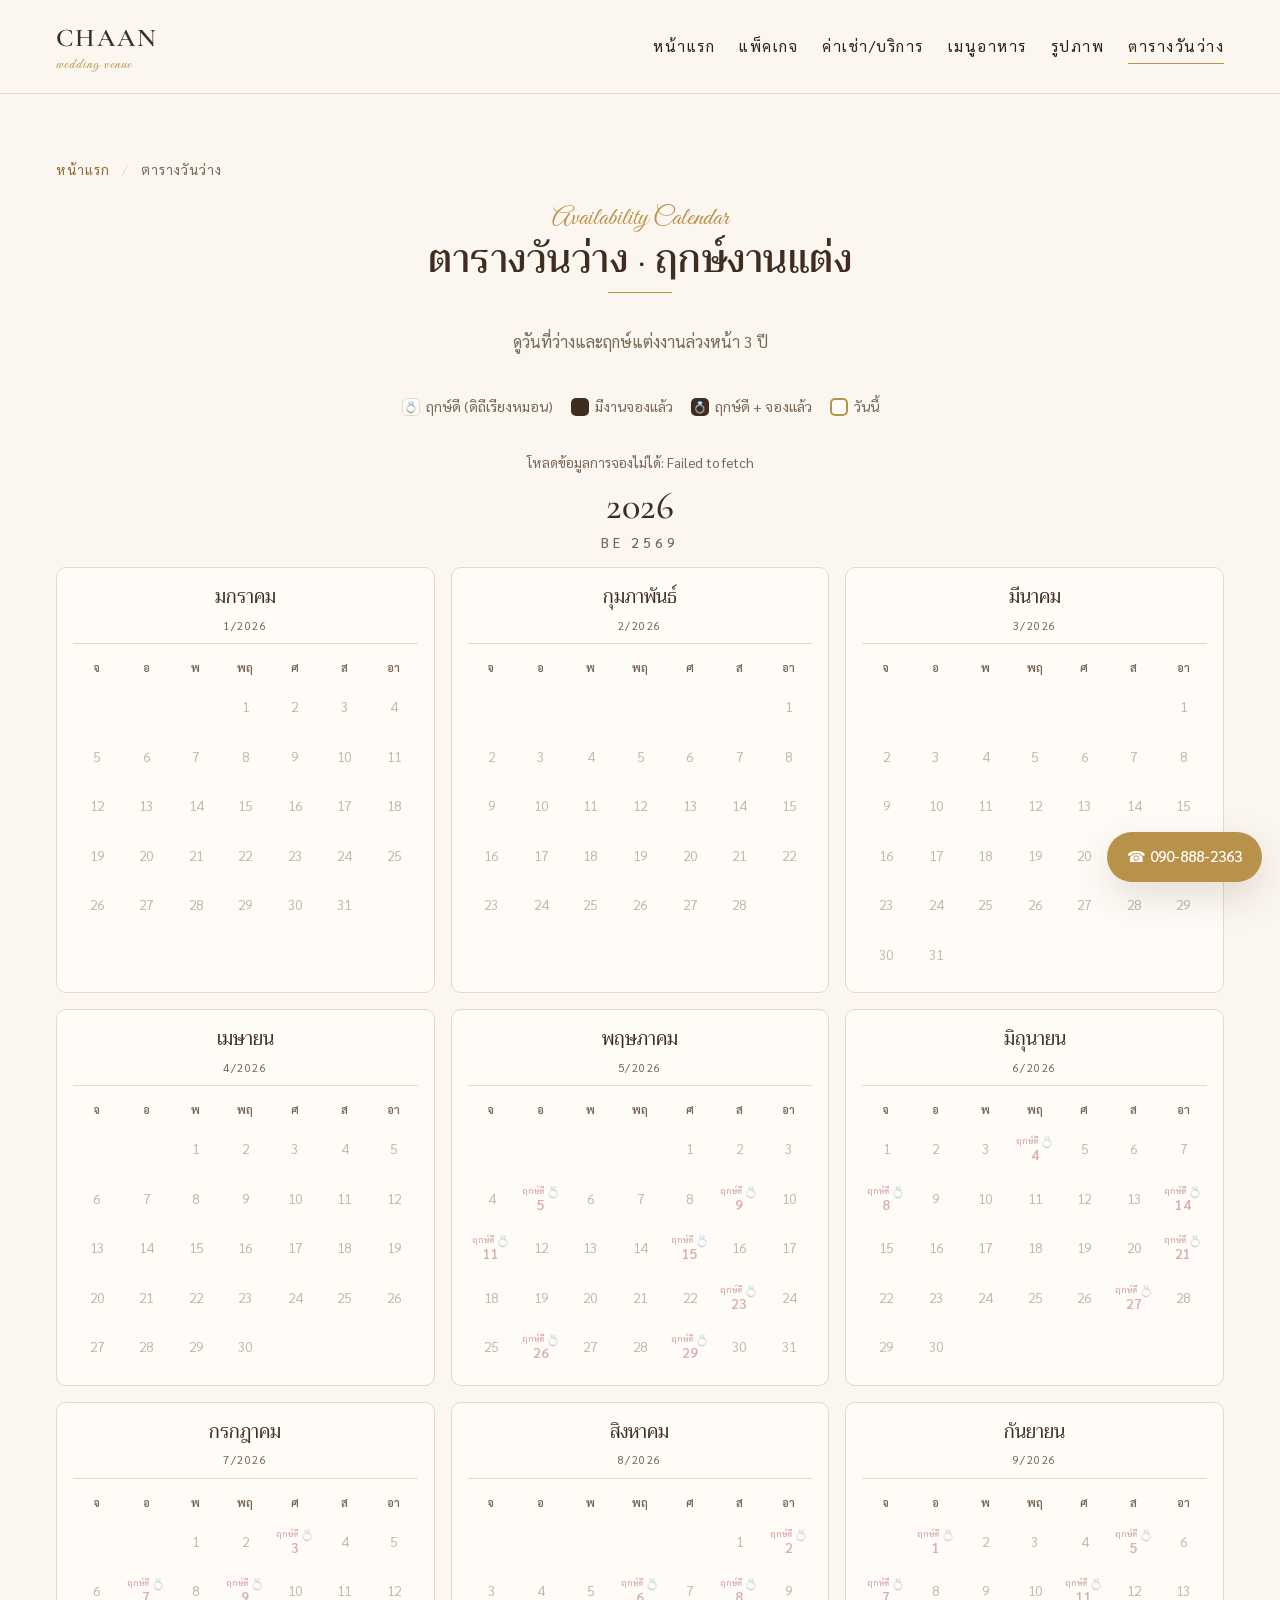
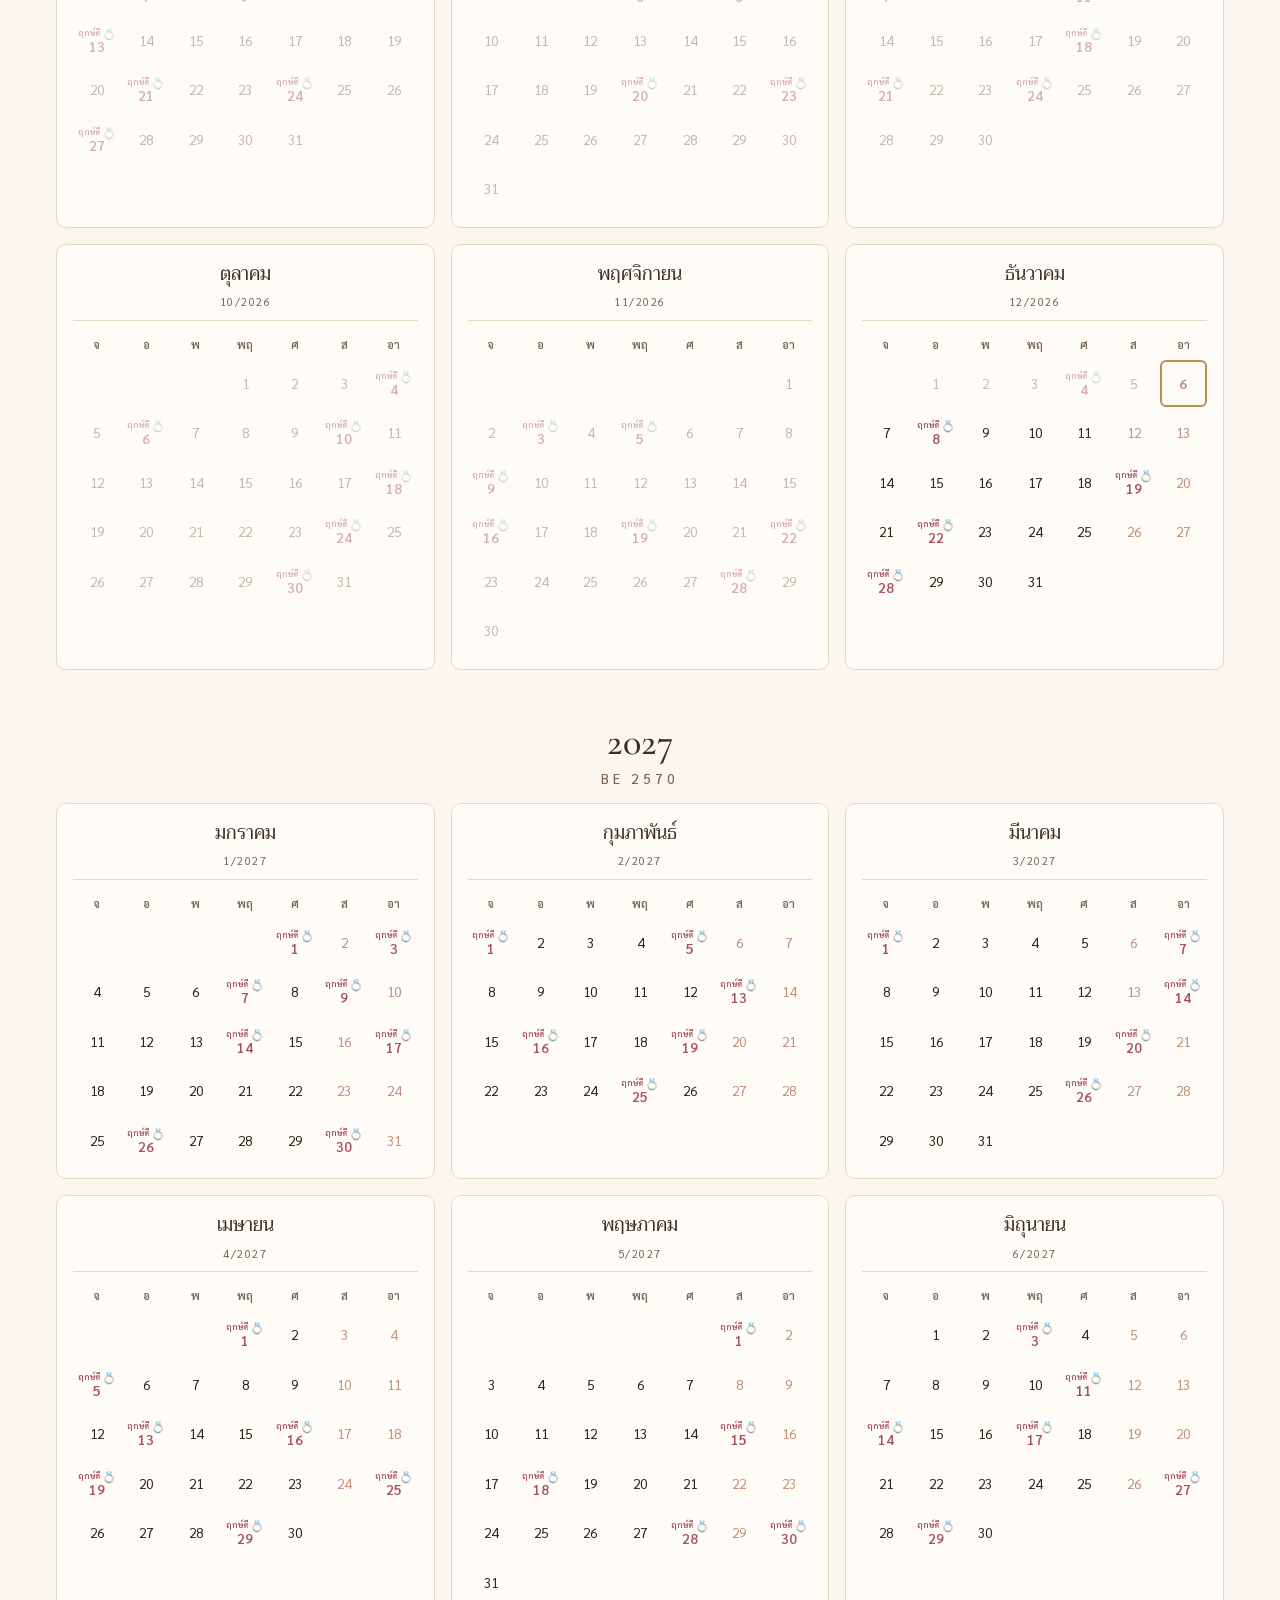
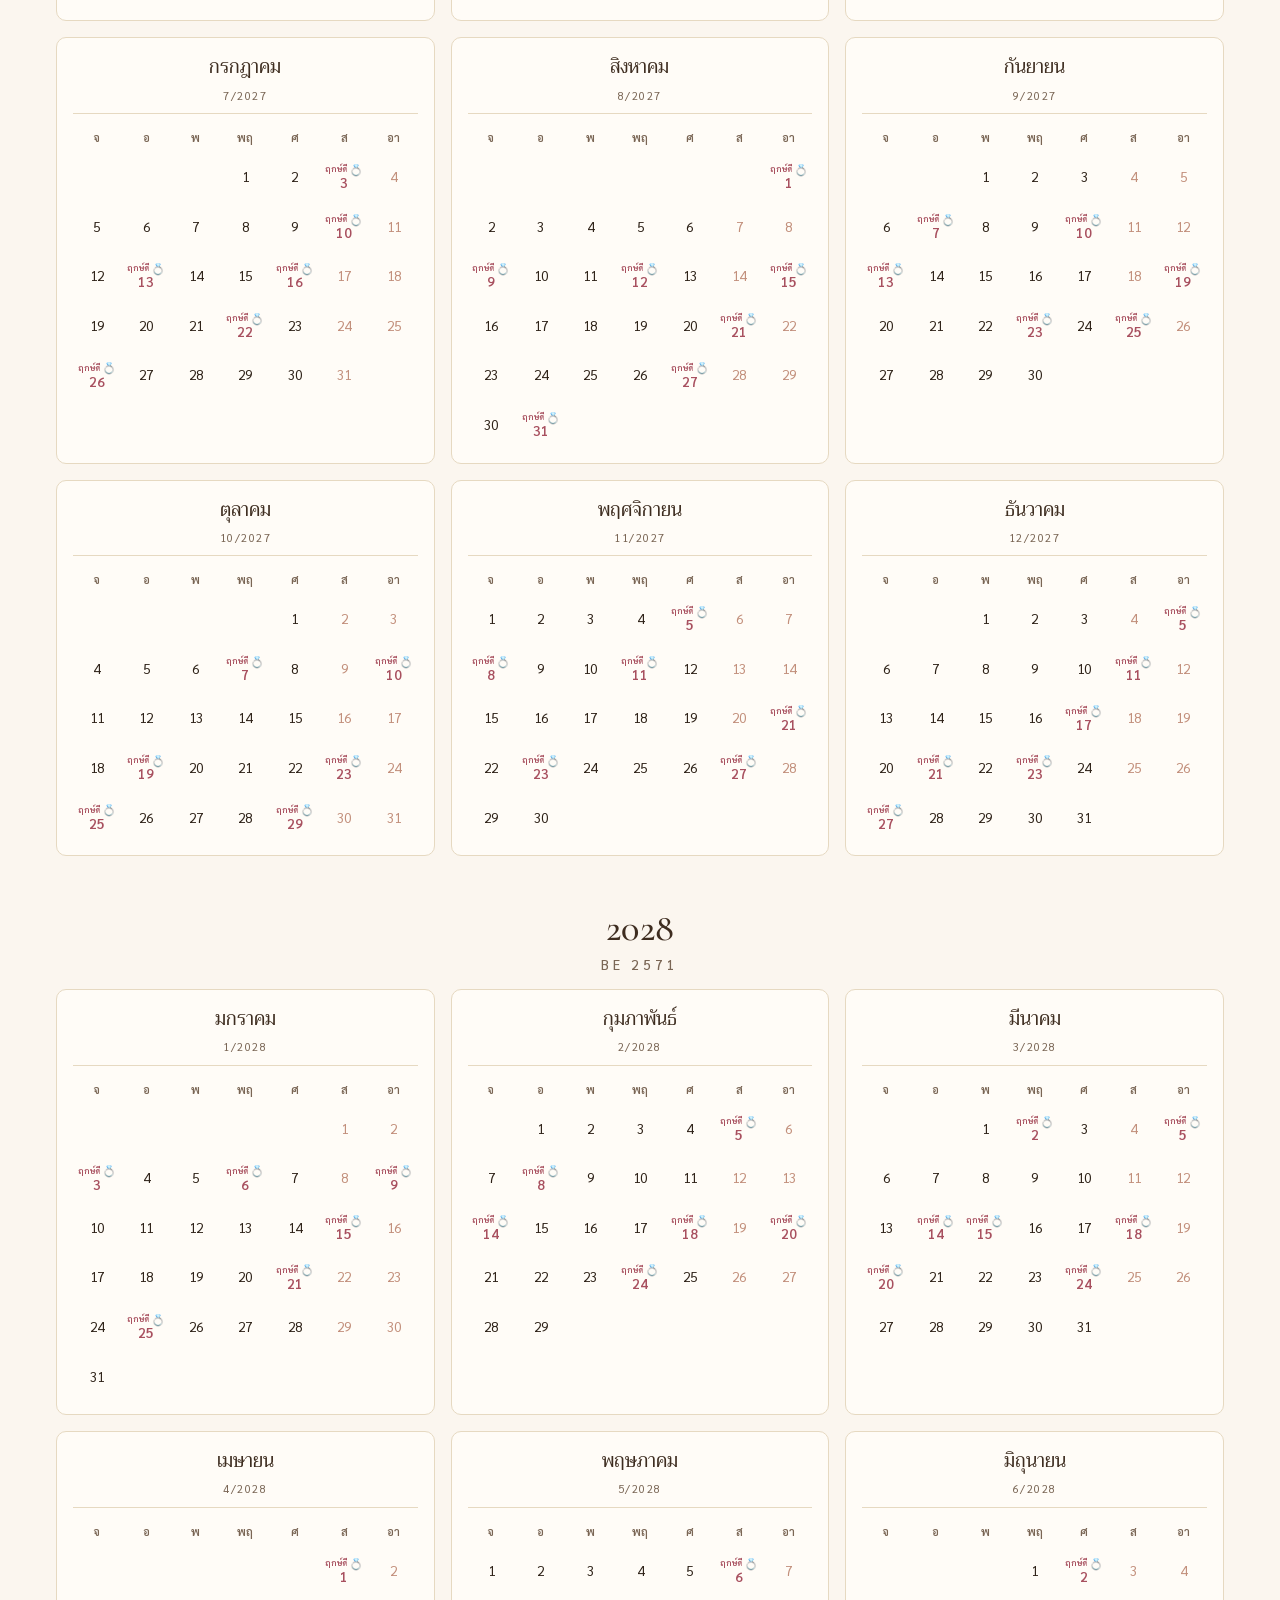
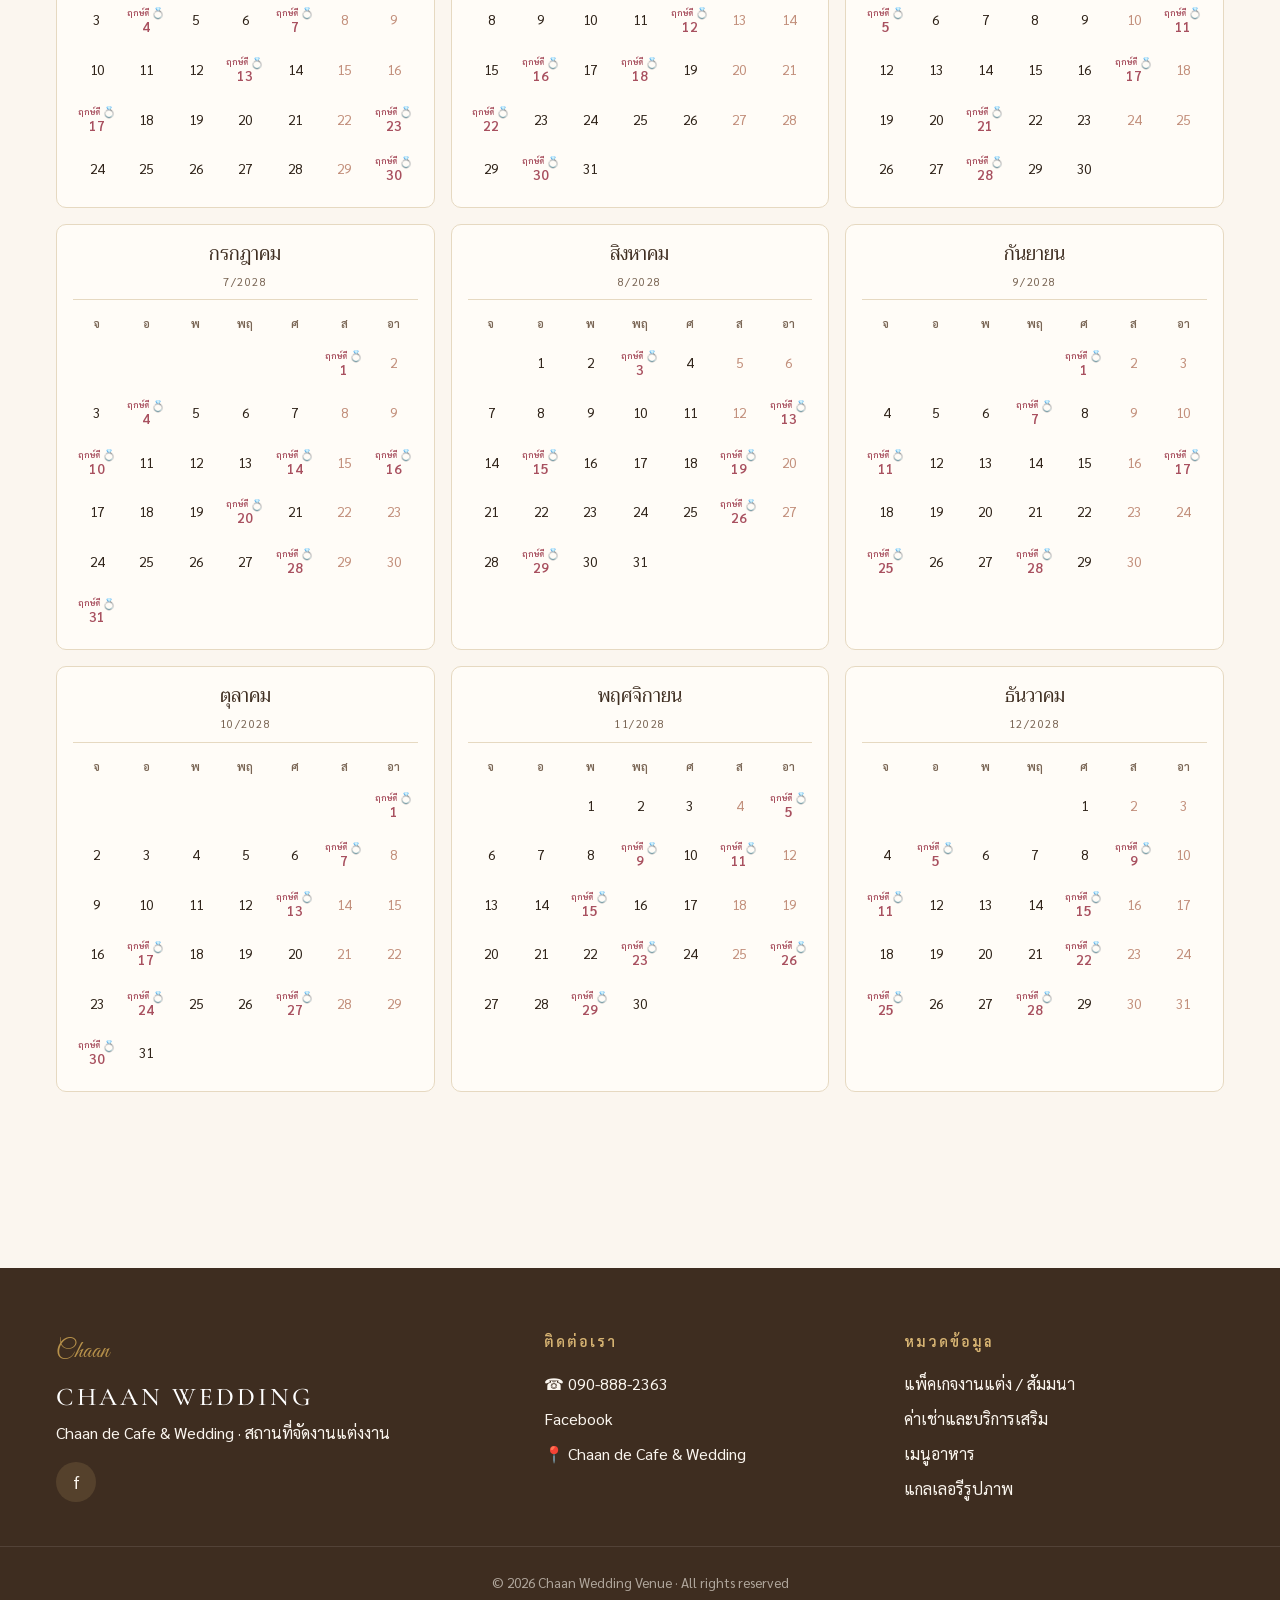
==== commit 3659b497: "Add admin dashboard images" ====
--- a/calendar/index.html
+++ b/calendar/index.html
@@ -396,4 +396,18 @@
     if (bks.length) {
       html += `<div class="day-detail__row"><strong>มีงานจองแล้ว</strong><span>${bks.length} งาน</span></div>`;
       bks.forEach(b => {
-        html += `<div class="day-detail__row"><span>${CW.escape(b.customer || '(ไม่ระบุชื่อ)')}</span><span style="color:var(--color-text-muted);font-size:0.85rem;">${CW.escape(b.timeSlot || '')}</sp+        html += `<div class="day-detail__row"><span>${CW.escape(b.customer || '(ไม่ระบุชื่อ)')}</span><span style="color:var(--color-text-muted);font-size:0.85rem;">${CW.escape(b.timeSlot || '')}</span></div>`;
+      });
+    } else {
+      html += `<div class="day-detail__row"><strong>สถานะ</strong><span style="color:var(--color-success);">ว่าง · ติดต่อจองได้</span></div>`;
+    }
+    detail.innerHTML = html;
+    detail.classList.add('show');
+    detail.scrollIntoView({ behavior: 'smooth', block: 'center' });
+  });
+
+})();
+</script>
+
+</body>
+</html>
--- a/css/style.css
+++ b/css/style.css
@@ -947,4 +947,39 @@
   margin-bottom: var(--space-sm);
   gap: var(--space-sm);
 }
-.admin-item__head strong { font-family:+.admin-item__head strong { font-family: var(--font-serif); font-size: 1.15rem; color: var(--color-brown-dark); }
+.admin-actions {
+  display: flex;
+  gap: 8px;
+  margin-top: var(--space-md);
+  flex-wrap: wrap;
+}
+
+/* Loading */
+.loading {
+  display: flex;
+  align-items: center;
+  justify-content: center;
+  padding: var(--space-2xl);
+  color: var(--color-text-muted);
+}
+.loading::before {
+  content: "";
+  width: 20px; height: 20px;
+  border: 2px solid var(--color-gold-light);
+  border-top-color: var(--color-gold);
+  border-radius: 50%;
+  animation: spin 0.8s linear infinite;
+  margin-right: 10px;
+}
+@keyframes spin { to { transform: rotate(360deg); } }
+
+/* Utility */
+.text-center { text-align: center; }
+.mt-md { margin-top: var(--space-md); }
+.mt-lg { margin-top: var(--space-lg); }
+.mt-xl { margin-top: var(--space-xl); }
+.mb-md { margin-bottom: var(--space-md); }
+.mb-lg { margin-bottom: var(--space-lg); }
+.hide-mobile { display: none; }
+@media (min-width: 640px) { .hide-mobile { display: initial; } }
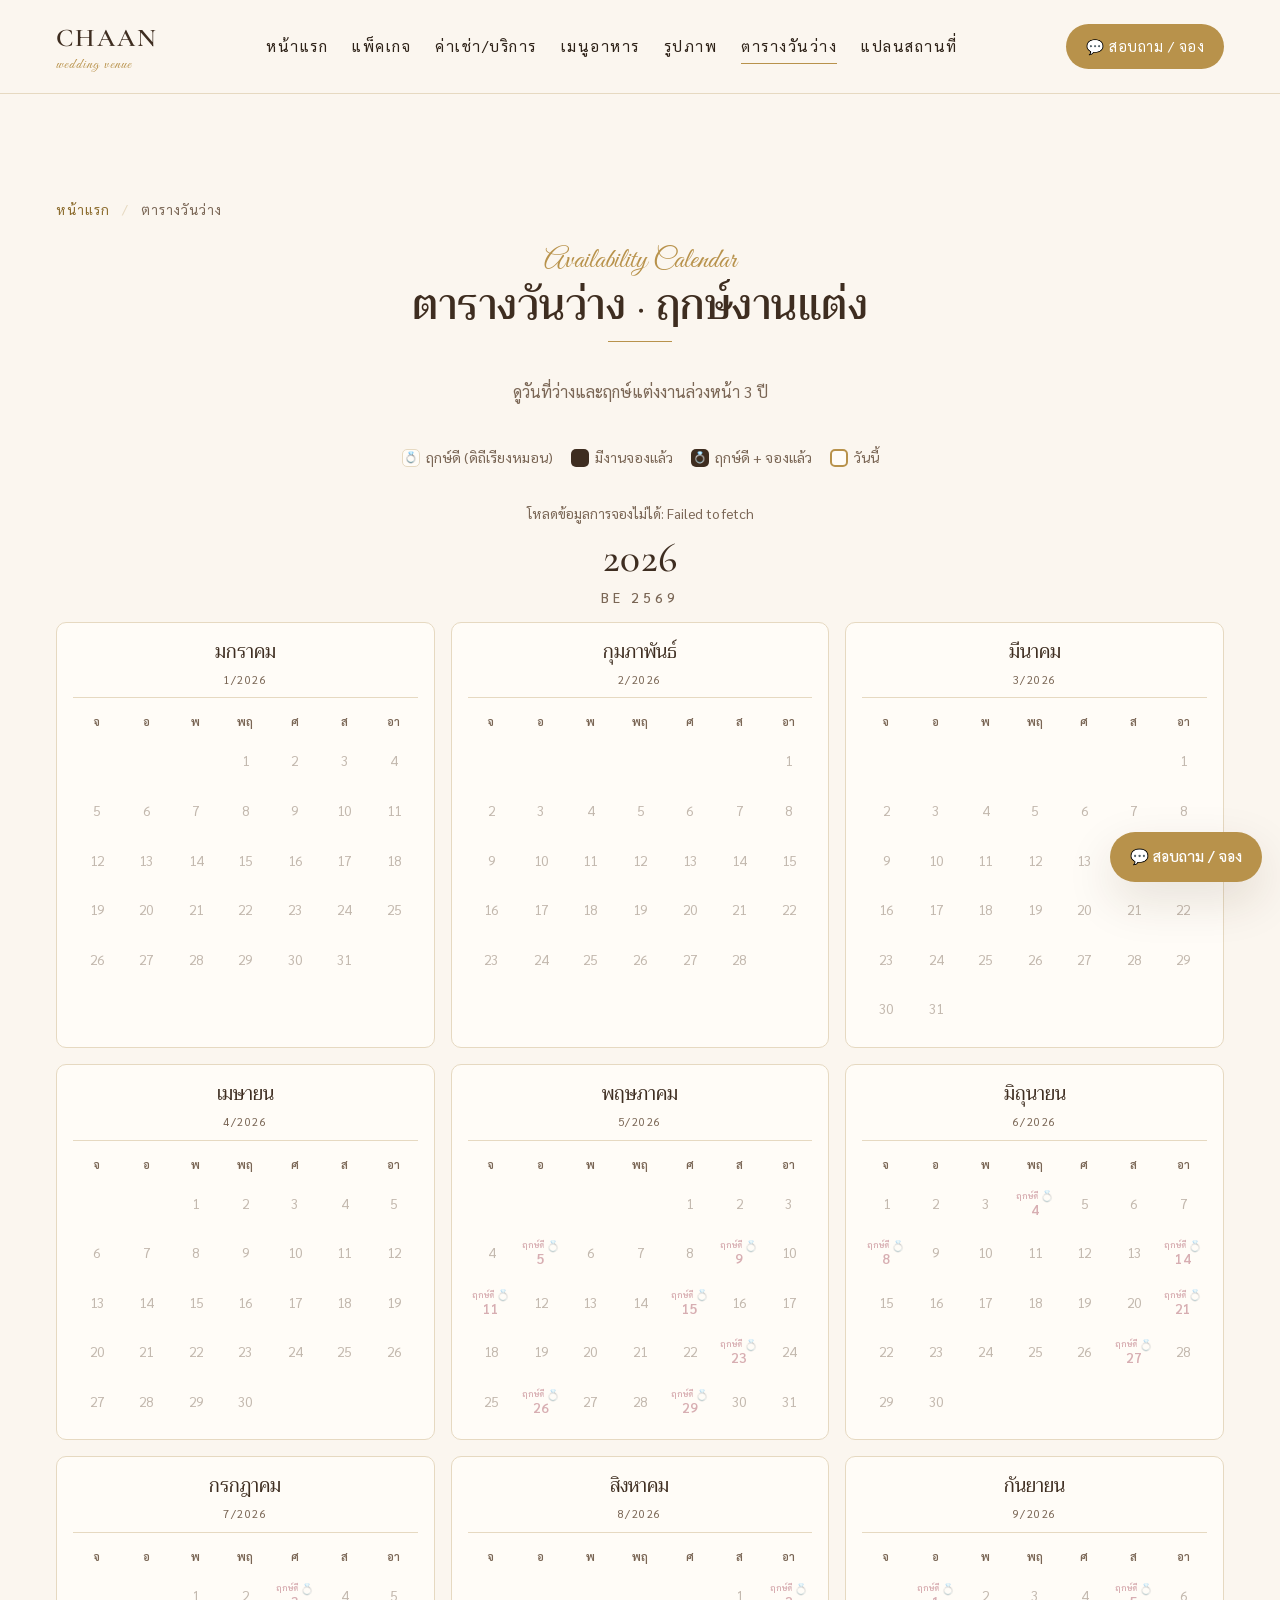
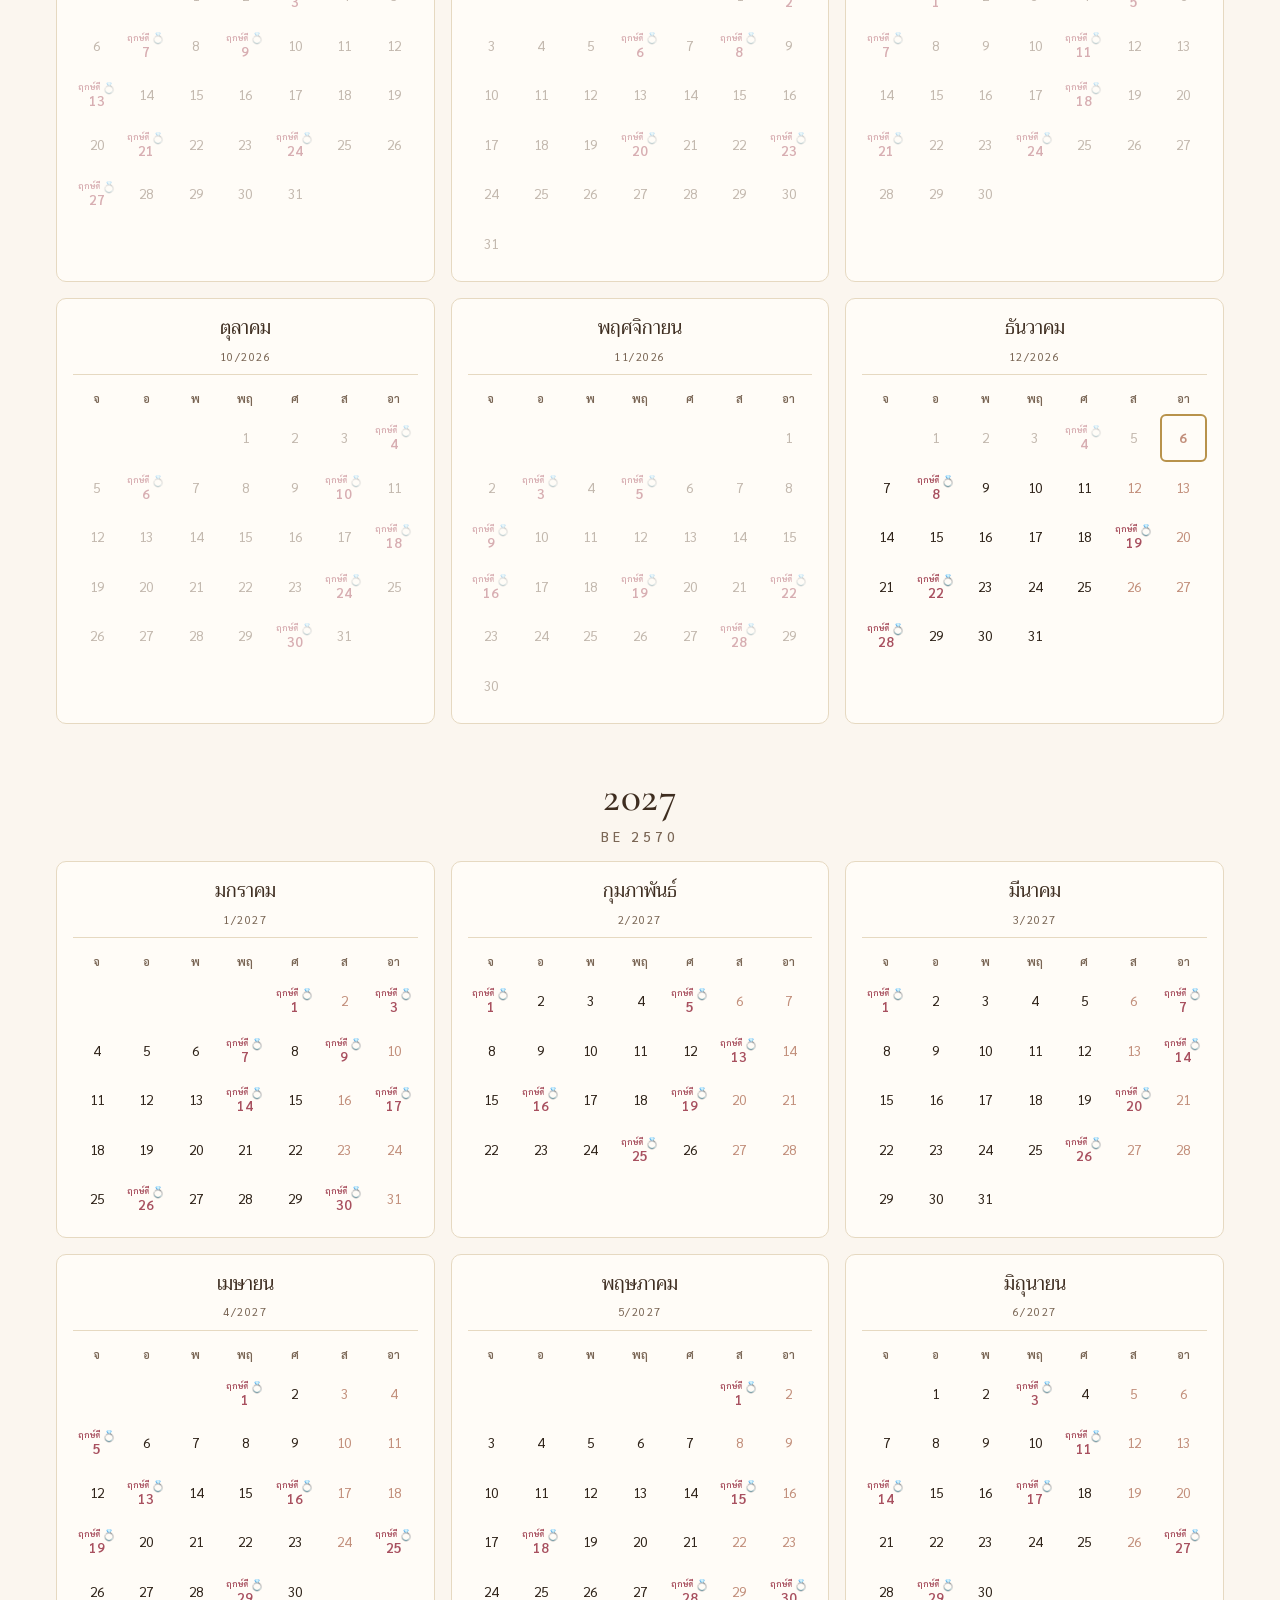
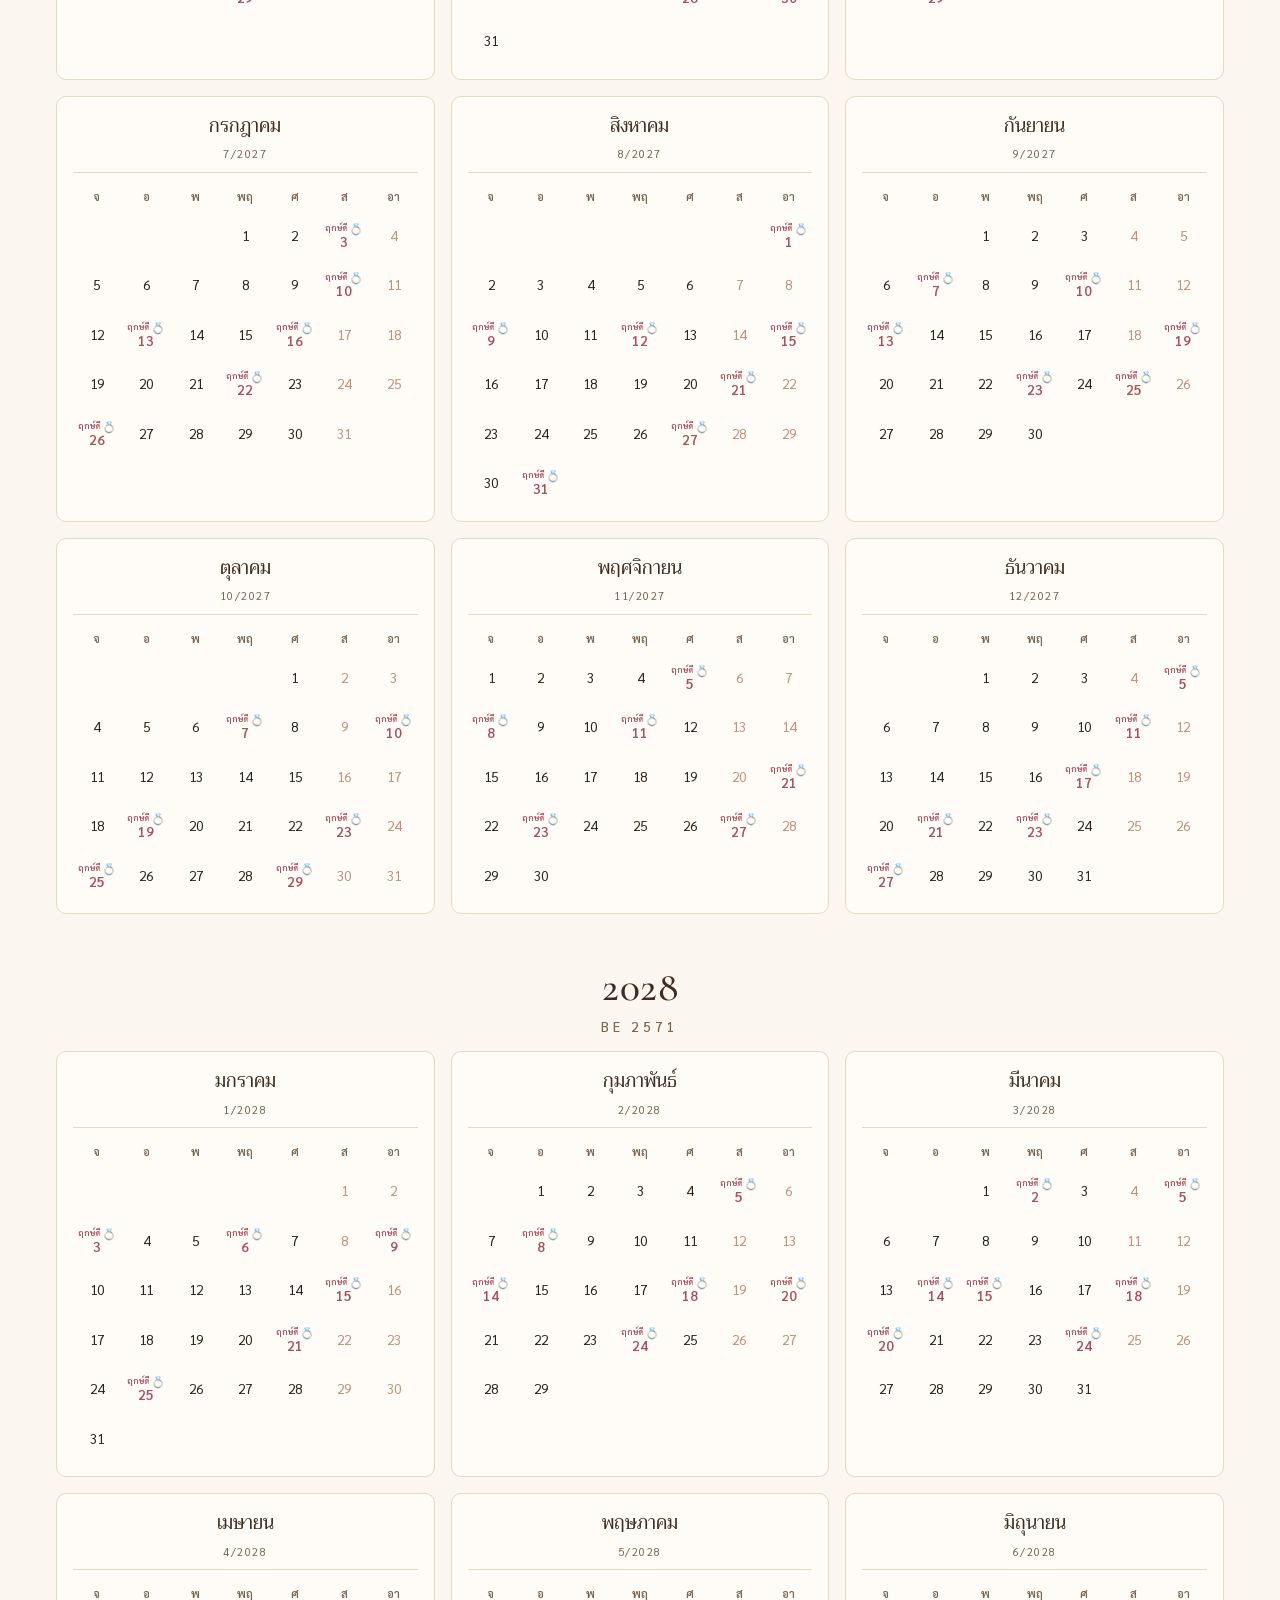
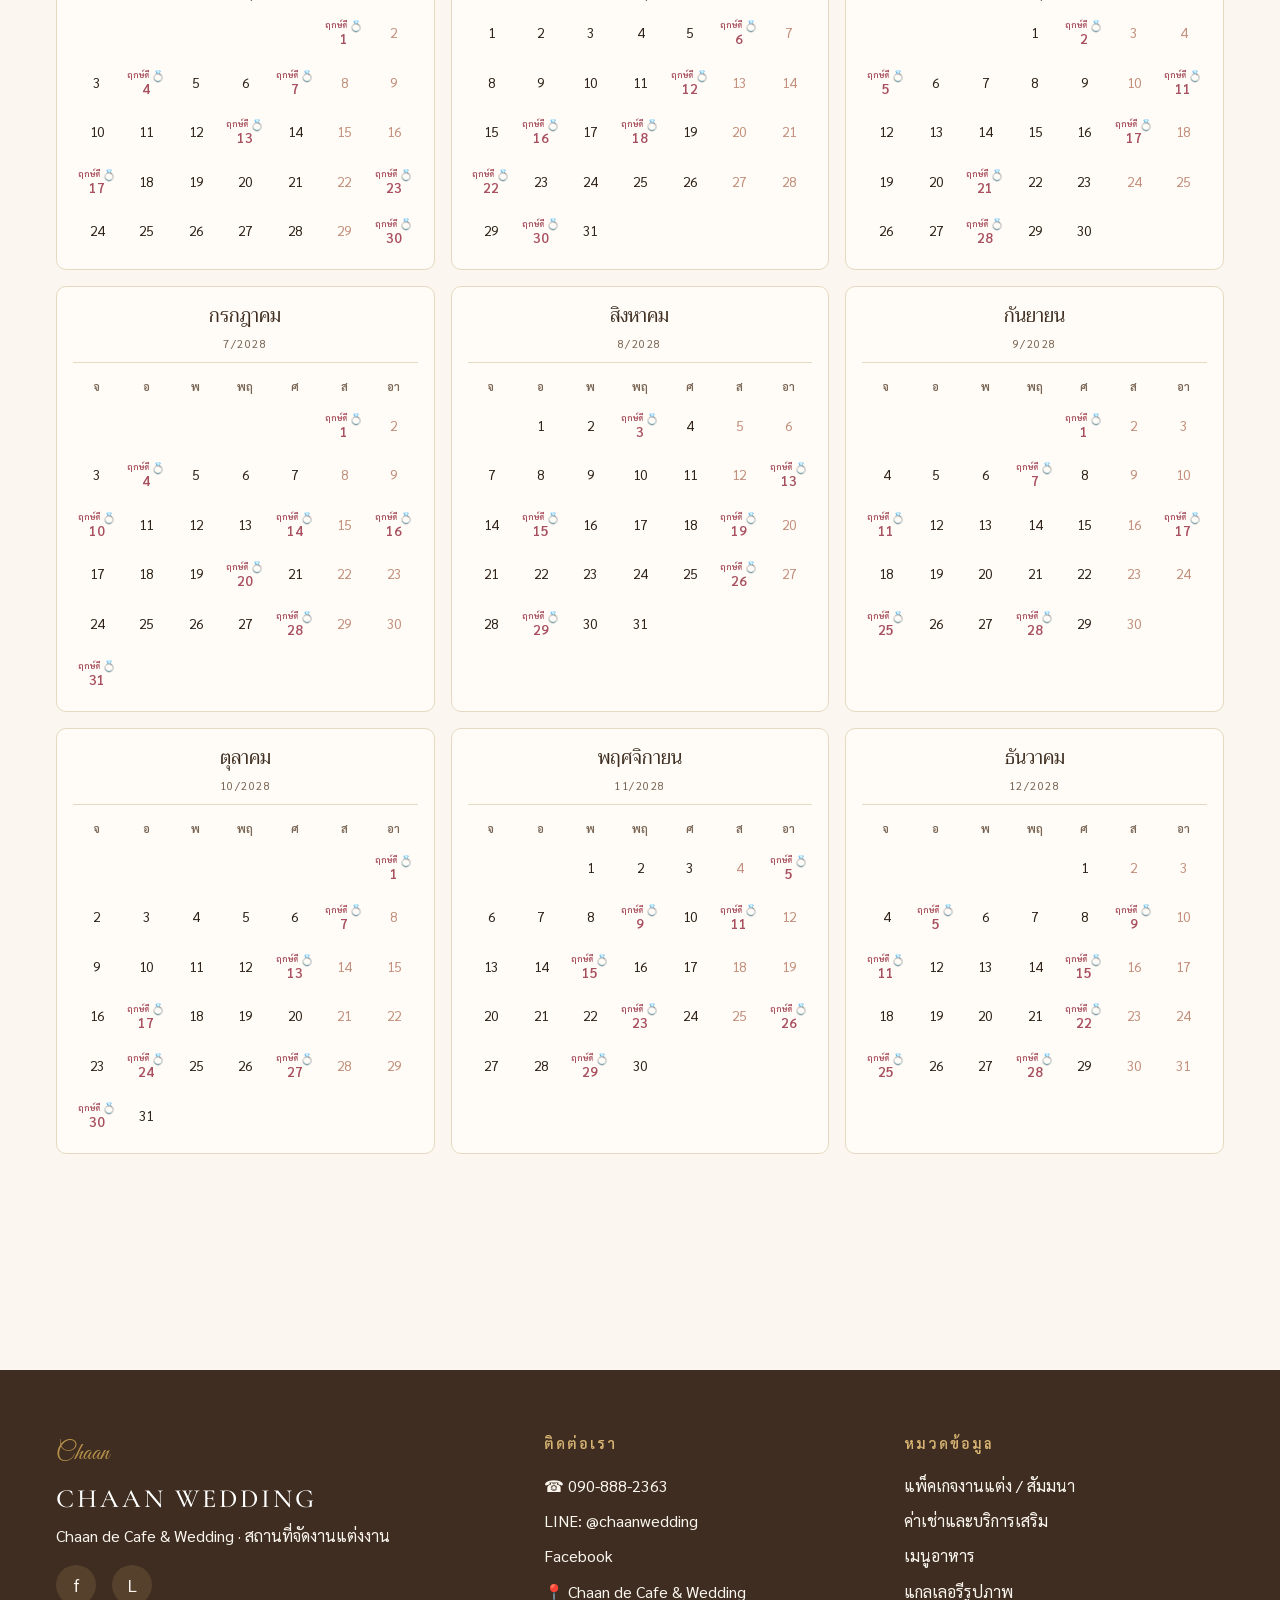
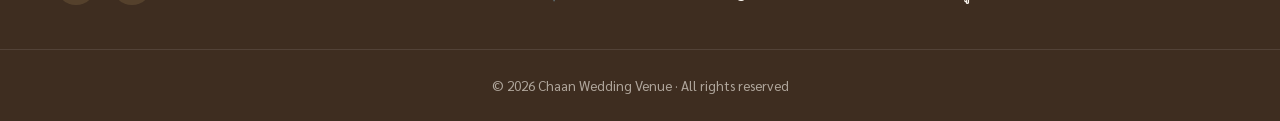
==== commit 49867988: "fix: cache-bust CSS/JS with ?v= query string (GitHub Pages CDN serving stale assets)" ====
--- a/calendar/index.html
+++ b/calendar/index.html
@@ -7,7 +7,7 @@
 <link rel="preconnect" href="https://fonts.googleapis.com">
 <link rel="preconnect" href="https://fonts.gstatic.com" crossorigin>
 <link href="https://fonts.googleapis.com/css2?family=Cormorant+Garamond:wght@400;500;600&family=Great+Vibes&family=Sarabun:wght@300;400;500;600&family=Trirong:wght@400;500;600&display=swap" rel="stylesheet">
-<link rel="stylesheet" href="../css/style.css">
+<link rel="stylesheet" href="../css/style.css?v=20260611">
 <style>
   .cal-controls {
     display: flex;
@@ -212,7 +212,7 @@
 
 <div id="footer-mount"></div>
 
-<script src="../js/common.js"></script>
+<script src="../js/common.js?v=20260611"></script>
 <script>
 const TH_MONTHS = ['มกราคม','กุมภาพันธ์','มีนาคม','เมษายน','พฤษภาคม','มิถุนายน','กรกฎาคม','สิงหาคม','กันยายน','ตุลาคม','พฤศจิกายน','ธันวาคม'];
 const TH_MONTHS_SHORT = ['ม.ค.','ก.พ.','มี.ค.','เม.ย.','พ.ค.','มิ.ย.','ก.ค.','ส.ค.','ก.ย.','ต.ค.','พ.ย.','ธ.ค.'];
--- a/css/style.css
+++ b/css/style.css
@@ -39,12 +39,13 @@
   --radius-lg: 18px;
 
   /* Shadows */
-  --shadow-sm: 0 1px 2px rgba(60, 38, 16, 0.08);
-  --shadow-md: 0 4px 14px rgba(60, 38, 16, 0.10);
-  --shadow-lg: 0 14px 38px rgba(60, 38, 16, 0.14);
+  --shadow-sm: 0 1px 3px rgba(60, 38, 16, 0.06);
+  --shadow-md: 0 6px 22px rgba(60, 38, 16, 0.09);
+  --shadow-lg: 0 18px 48px rgba(60, 38, 16, 0.13);
 
   /* Layout */
   --max-w: 1200px;
+  --space-section: clamp(64px, 9vw, 104px);
 }
 
 * {
@@ -74,9 +75,9 @@
   letter-spacing: 0.5px;
 }
 
-h1 { font-size: clamp(2rem, 5vw, 3.2rem); }
-h2 { font-size: clamp(1.6rem, 4vw, 2.4rem); }
-h3 { font-size: clamp(1.25rem, 3vw, 1.6rem); }
+h1 { font-size: clamp(2.2rem, 6vw, 3.6rem); }
+h2 { font-size: clamp(1.7rem, 4.2vw, 2.6rem); }
+h3 { font-size: clamp(1.25rem, 3vw, 1.65rem); }
 h4 { font-size: 1.1rem; }
 
 p { margin: 0 0 1em; }
@@ -105,7 +106,7 @@
 }
 
 .section {
-  padding: var(--space-2xl) 0;
+  padding: var(--space-section) 0;
 }
 .section--tight { padding: var(--space-xl) 0; }
 
@@ -116,7 +117,7 @@
 .section-title .eyebrow {
   display: block;
   font-family: var(--font-script);
-  font-size: 1.6rem;
+  font-size: 1.8rem;
   color: var(--color-gold);
   margin-bottom: -0.2em;
 }
@@ -296,7 +297,8 @@
   align-items: center;
   justify-content: center;
   gap: 8px;
-  padding: 13px 26px;
+  padding: 14px 28px;
+  min-height: 48px;
   border-radius: 999px;
   font-family: var(--font-sans);
   font-size: 0.95rem;
@@ -367,7 +369,7 @@
 }
 .card:hover .card__img img { transform: scale(1.05); }
 .card__body {
-  padding: var(--space-lg);
+  padding: clamp(20px, 3vw, 30px);
   display: flex;
   flex-direction: column;
   flex: 1;
@@ -983,3 +985,336 @@
 .mb-lg { margin-bottom: var(--space-lg); }
 .hide-mobile { display: none; }
 @media (min-width: 640px) { .hide-mobile { display: initial; } }
+
+/* ---------- Booking Steps Timeline ---------- */
+.booking-steps-section {
+  background: var(--color-cream-warm);
+}
+
+/* Tab buttons */
+.booking-tabs {
+  display: flex;
+  justify-content: center;
+  gap: 12px;
+  margin-bottom: var(--space-xl);
+  flex-wrap: wrap;
+}
+.booking-tab {
+  display: inline-flex;
+  align-items: center;
+  gap: 8px;
+  padding: 10px 24px;
+  border-radius: 999px;
+  border: 1.5px solid var(--color-gold-light);
+  background: transparent;
+  color: var(--color-brown);
+  font-family: var(--font-sans);
+  font-size: 0.95rem;
+  font-weight: 500;
+  cursor: pointer;
+  transition: all 0.2s ease;
+}
+.booking-tab:hover {
+  border-color: var(--color-gold);
+  color: var(--color-gold-dark);
+}
+.booking-tab.active {
+  background: var(--color-gold);
+  border-color: var(--color-gold);
+  color: #fff;
+}
+.tab-badge {
+  display: inline-block;
+  background: rgba(255,255,255,0.25);
+  border-radius: 999px;
+  padding: 2px 10px;
+  font-size: 0.78rem;
+  font-weight: 600;
+  letter-spacing: 0.3px;
+}
+.booking-tab:not(.active) .tab-badge {
+  background: var(--color-gold-light);
+  color: var(--color-brown-dark);
+}
+
+/* Timeline container */
+.booking-timeline {
+  position: relative;
+  overflow: hidden;
+}
+
+/* Note box (cross-year discount etc.) */
+.booking-note {
+  display: flex;
+  align-items: flex-start;
+  gap: 10px;
+  background: rgba(184,146,75,0.10);
+  border: 1px solid var(--color-gold-light);
+  border-radius: var(--radius-md);
+  padding: 14px 20px;
+  margin-bottom: var(--space-xl);
+  color: var(--color-brown-dark);
+  font-size: 0.92rem;
+  line-height: 1.6;
+  max-width: 640px;
+  margin-left: auto;
+  margin-right: auto;
+}
+.booking-note-icon {
+  font-size: 1.2rem;
+  flex-shrink: 0;
+  margin-top: 1px;
+}
+
+/* Horizontal steps — desktop */
+.timeline-steps {
+  display: flex;
+  align-items: flex-start;
+  position: relative;
+  gap: 0;
+}
+
+/* connecting line behind dots */
+.timeline-steps::before {
+  content: "";
+  position: absolute;
+  top: 22px; /* centre of the dot */
+  left: calc(100% / 10); /* start at centre of first dot */
+  right: calc(100% / 10);
+  height: 2px;
+  background: linear-gradient(90deg, var(--color-gold-light), var(--color-gold), var(--color-gold-light));
+  z-index: 0;
+}
+
+.timeline-step {
+  flex: 1;
+  display: flex;
+  flex-direction: column;
+  align-items: center;
+  text-align: center;
+  position: relative;
+  z-index: 1;
+  padding: 0 8px;
+}
+
+.step-dot {
+  width: 44px;
+  height: 44px;
+  border-radius: 50%;
+  background: var(--color-cream-warm);
+  border: 2px solid var(--color-gold);
+  display: flex;
+  align-items: center;
+  justify-content: center;
+  margin-bottom: 14px;
+  flex-shrink: 0;
+  transition: background 0.2s, border-color 0.2s;
+}
+.step-dot span {
+  font-family: var(--font-script);
+  font-size: 1.3rem;
+  color: var(--color-gold);
+  line-height: 1;
+}
+.step-dot--highlight {
+  background: var(--color-gold);
+  border-color: var(--color-gold-dark);
+}
+.step-dot--highlight span {
+  color: #fff;
+}
+
+.step-title {
+  font-family: var(--font-serif);
+  font-size: 1rem;
+  color: var(--color-brown-dark);
+  font-weight: 600;
+  margin-bottom: 5px;
+  line-height: 1.3;
+}
+.step-desc {
+  font-size: 0.83rem;
+  color: var(--color-text-muted);
+  line-height: 1.55;
+}
+.step-tag {
+  display: inline-block;
+  margin-top: 6px;
+  padding: 2px 10px;
+  background: var(--color-gold);
+  color: #fff;
+  border-radius: 999px;
+  font-size: 0.75rem;
+  font-weight: 600;
+}
+
+/* Mobile: switch to vertical stack */
+@media (max-width: 639px) {
+  .timeline-steps {
+    flex-direction: column;
+    align-items: stretch;
+    gap: 0;
+  }
+  .timeline-steps::before {
+    top: 0;
+    bottom: 0;
+    left: 22px;
+    right: auto;
+    width: 2px;
+    height: auto;
+  }
+  .timeline-step {
+    flex-direction: row;
+    text-align: left;
+    align-items: flex-start;
+    gap: 16px;
+    padding: 0 0 28px 0;
+  }
+  .step-dot {
+    margin-bottom: 0;
+    flex-shrink: 0;
+  }
+  .step-content { padding-top: 8px; }
+}
+
+
+/* ============================================
+   Revamp 2026-06 — global additions
+   (nav CTA, venue spaces, sticky mobile CTA)
+   ============================================ */
+
+/* ---------- Nav CTA button ---------- */
+.nav__cta {
+  display: none;
+}
+@media (min-width: 1100px) {
+  .nav__cta {
+    display: inline-flex;
+    align-items: center;
+    gap: 6px;
+    background: var(--color-gold);
+    color: #fff;
+    padding: 10px 20px;
+    border-radius: 999px;
+    font-size: 0.9rem;
+    letter-spacing: 0.5px;
+    white-space: nowrap;
+    transition: background 0.2s ease, transform 0.2s ease;
+  }
+  .nav__cta:hover {
+    background: var(--color-gold-dark);
+    color: #fff;
+    transform: translateY(-1px);
+  }
+}
+
+/* ---------- Venue spaces (image-led cards) ---------- */
+.venue-spaces {
+  display: grid;
+  gap: 14px;
+  grid-template-columns: 1fr;
+}
+@media (min-width: 720px) {
+  .venue-spaces { grid-template-columns: repeat(3, 1fr); gap: 18px; }
+}
+.venue-space {
+  position: relative;
+  display: block;
+  border-radius: var(--radius-lg);
+  overflow: hidden;
+  aspect-ratio: 4 / 5;
+  background: var(--color-line);
+  box-shadow: var(--shadow-sm);
+  transition: box-shadow 0.3s ease, transform 0.3s ease;
+}
+@media (max-width: 719px) {
+  .venue-space { aspect-ratio: 16 / 11; }
+}
+.venue-space:hover { transform: translateY(-4px); box-shadow: var(--shadow-lg); }
+.venue-space img {
+  width: 100%; height: 100%;
+  object-fit: cover;
+  transition: transform 0.5s ease;
+}
+.venue-space:hover img { transform: scale(1.05); }
+.venue-space__overlay {
+  position: absolute;
+  inset: 0;
+  display: flex;
+  flex-direction: column;
+  justify-content: flex-end;
+  padding: 22px 20px;
+  background: linear-gradient(180deg, rgba(46,34,24,0) 45%, rgba(46,34,24,0.72) 100%);
+  color: #fff;
+}
+.venue-space__name {
+  font-family: var(--font-serif);
+  font-size: 1.45rem;
+  color: #fff;
+  margin: 0 0 4px;
+  letter-spacing: 0.5px;
+}
+.venue-space__desc {
+  font-size: 0.88rem;
+  color: rgba(255,255,255,0.88);
+  margin: 0 0 10px;
+  line-height: 1.55;
+}
+.venue-space__link {
+  font-size: 0.82rem;
+  color: var(--color-gold-light);
+  letter-spacing: 1.5px;
+  text-transform: uppercase;
+}
+
+/* ---------- Sticky mobile CTA bar ---------- */
+.cta-bar {
+  position: fixed;
+  left: 0; right: 0; bottom: 0;
+  z-index: 70;
+  display: flex;
+  background: rgba(255, 252, 247, 0.97);
+  backdrop-filter: blur(10px);
+  border-top: 1px solid var(--color-line);
+  box-shadow: 0 -4px 18px rgba(60, 38, 16, 0.10);
+  padding: 8px 10px calc(8px + env(safe-area-inset-bottom));
+  gap: 8px;
+}
+.cta-bar a {
+  flex: 1;
+  display: flex;
+  flex-direction: column;
+  align-items: center;
+  justify-content: center;
+  gap: 2px;
+  min-height: 50px;
+  border-radius: var(--radius-md);
+  font-size: 0.78rem;
+  color: var(--color-brown-dark);
+  background: var(--color-cream-warm);
+  line-height: 1.2;
+  text-align: center;
+}
+.cta-bar a .ico { font-size: 1.05rem; line-height: 1; }
+.cta-bar a.cta-bar__primary {
+  background: var(--color-gold);
+  color: #fff;
+}
+body.has-cta-bar { padding-bottom: 74px; }
+@media (min-width: 900px) {
+  .cta-bar { display: none; }
+  body.has-cta-bar { padding-bottom: 0; }
+}
+/* hide round FAB on mobile when the bar is present */
+@media (max-width: 899px) {
+  body.has-cta-bar .fab-contact { display: none; }
+}
+
+/* ---------- Motion preferences ---------- */
+@media (prefers-reduced-motion: reduce) {
+  *, *::before, *::after {
+    animation-duration: 0.01ms !important;
+    transition-duration: 0.01ms !important;
+    scroll-behavior: auto !important;
+  }
+}
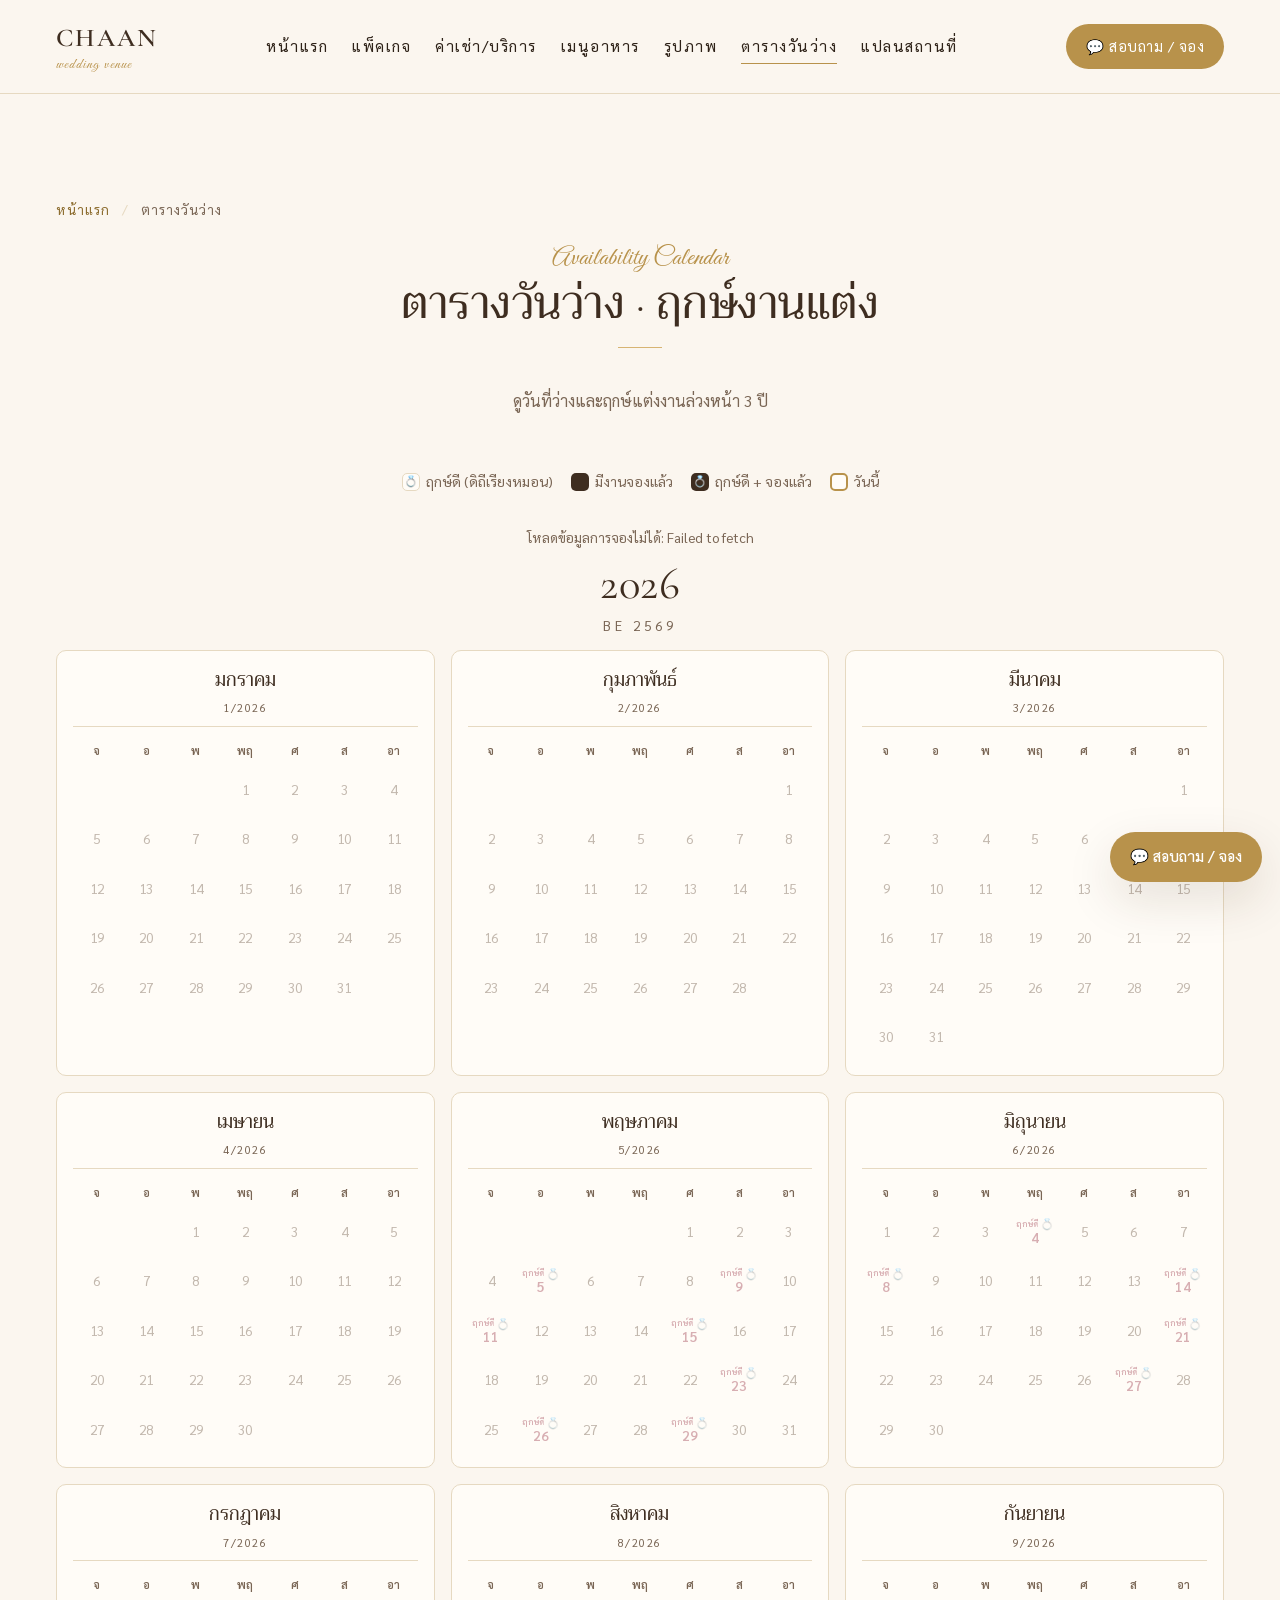
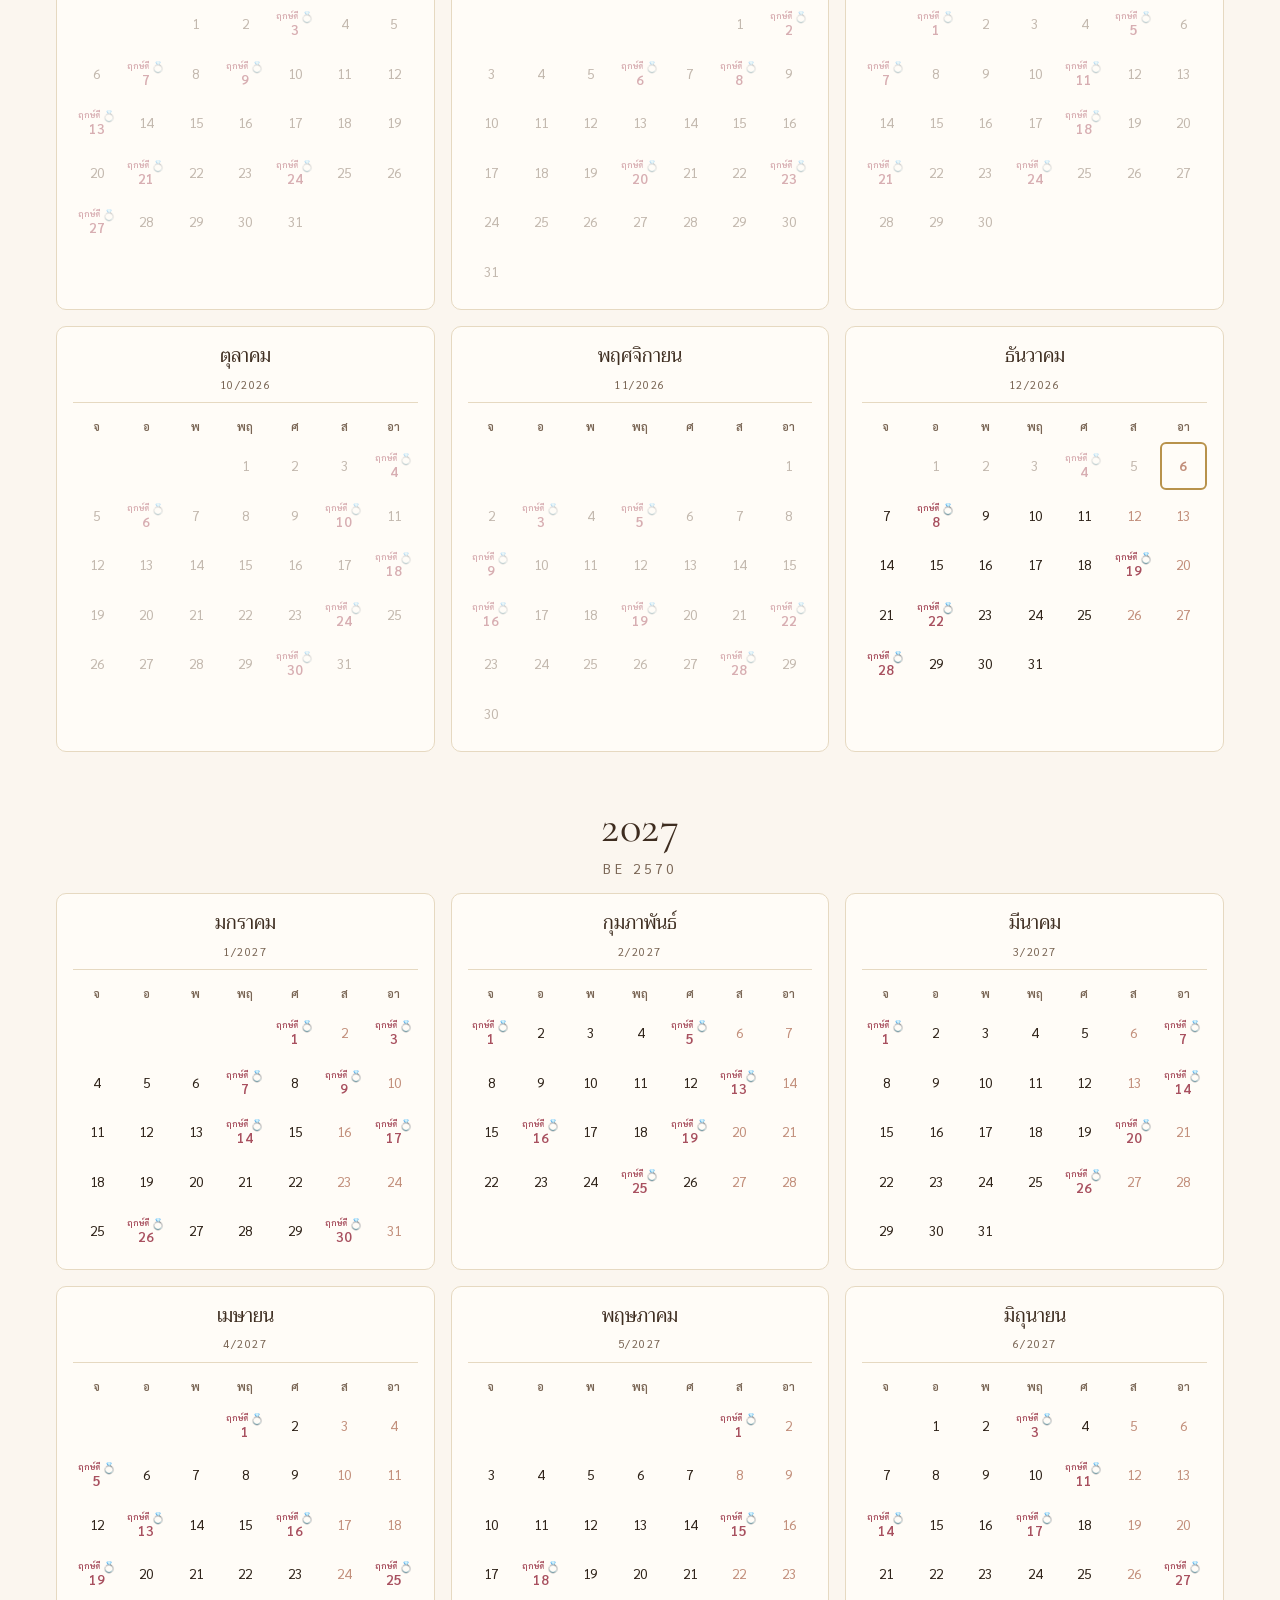
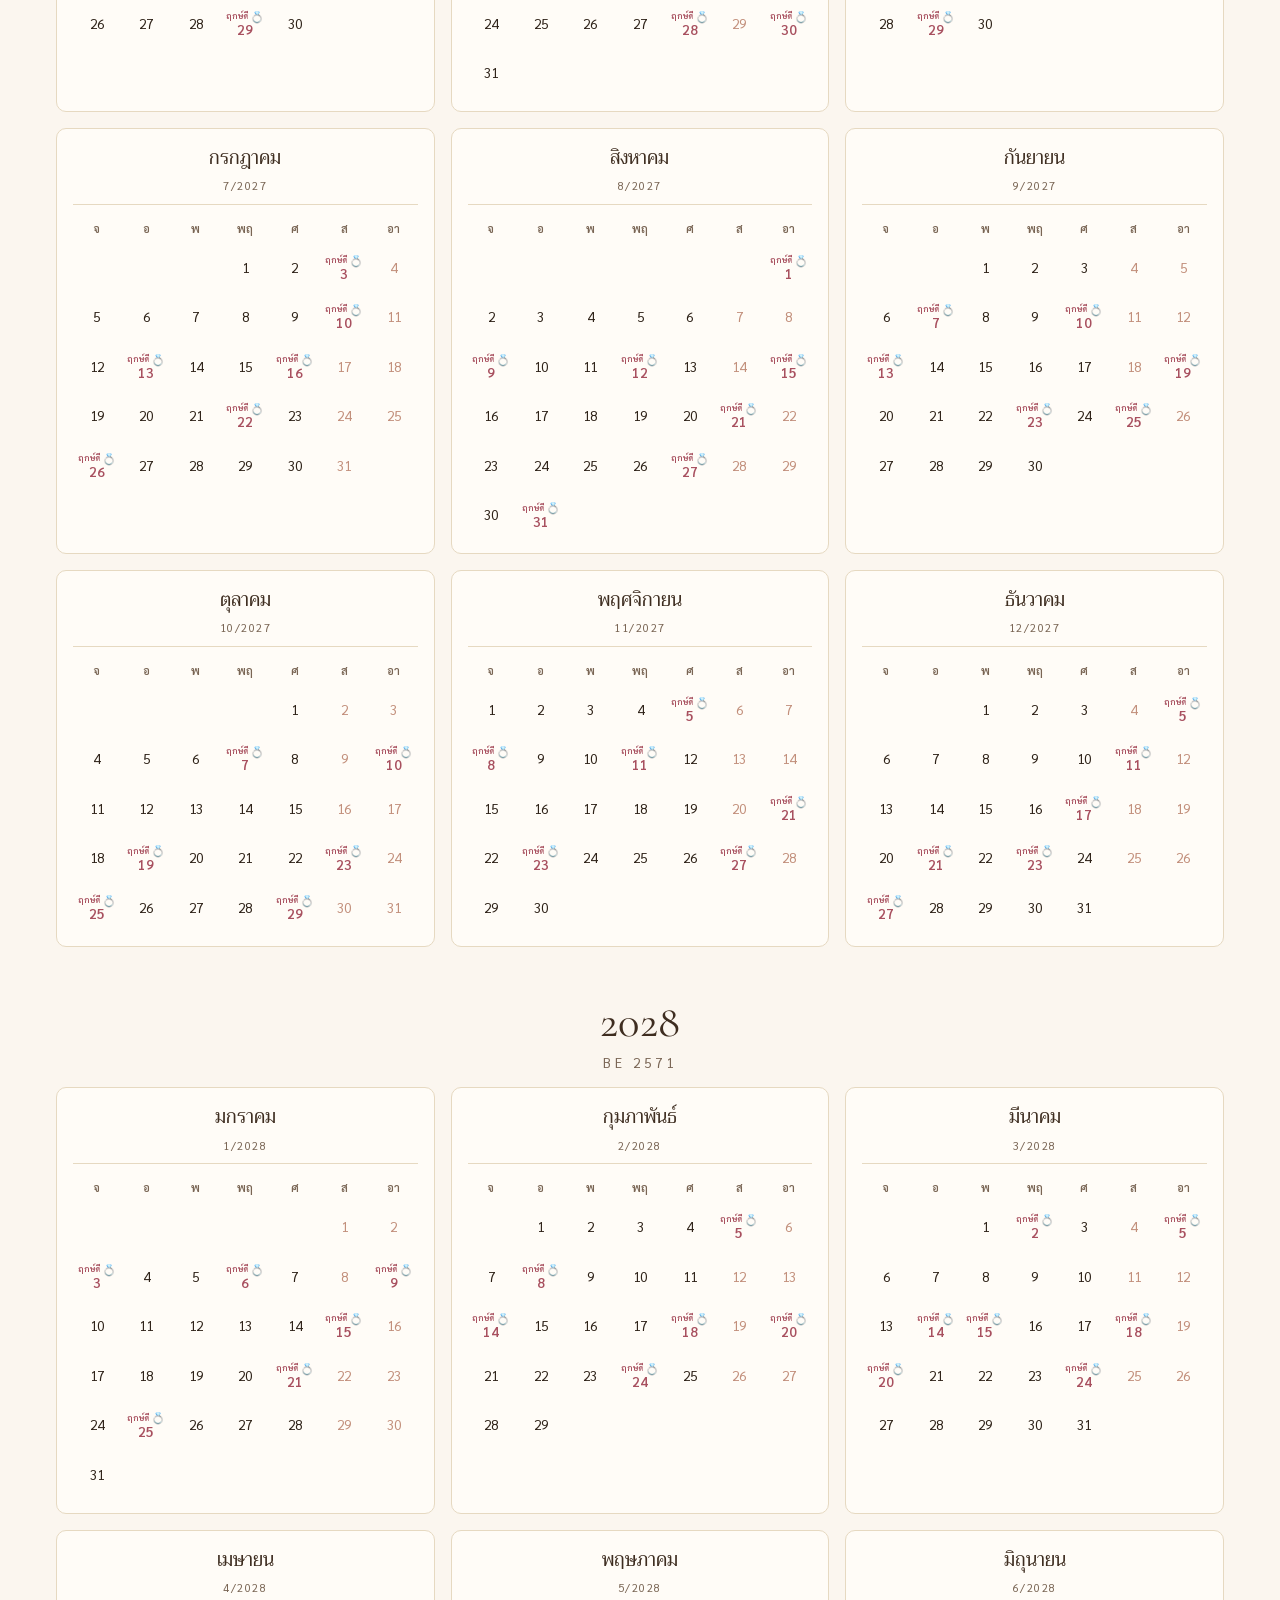
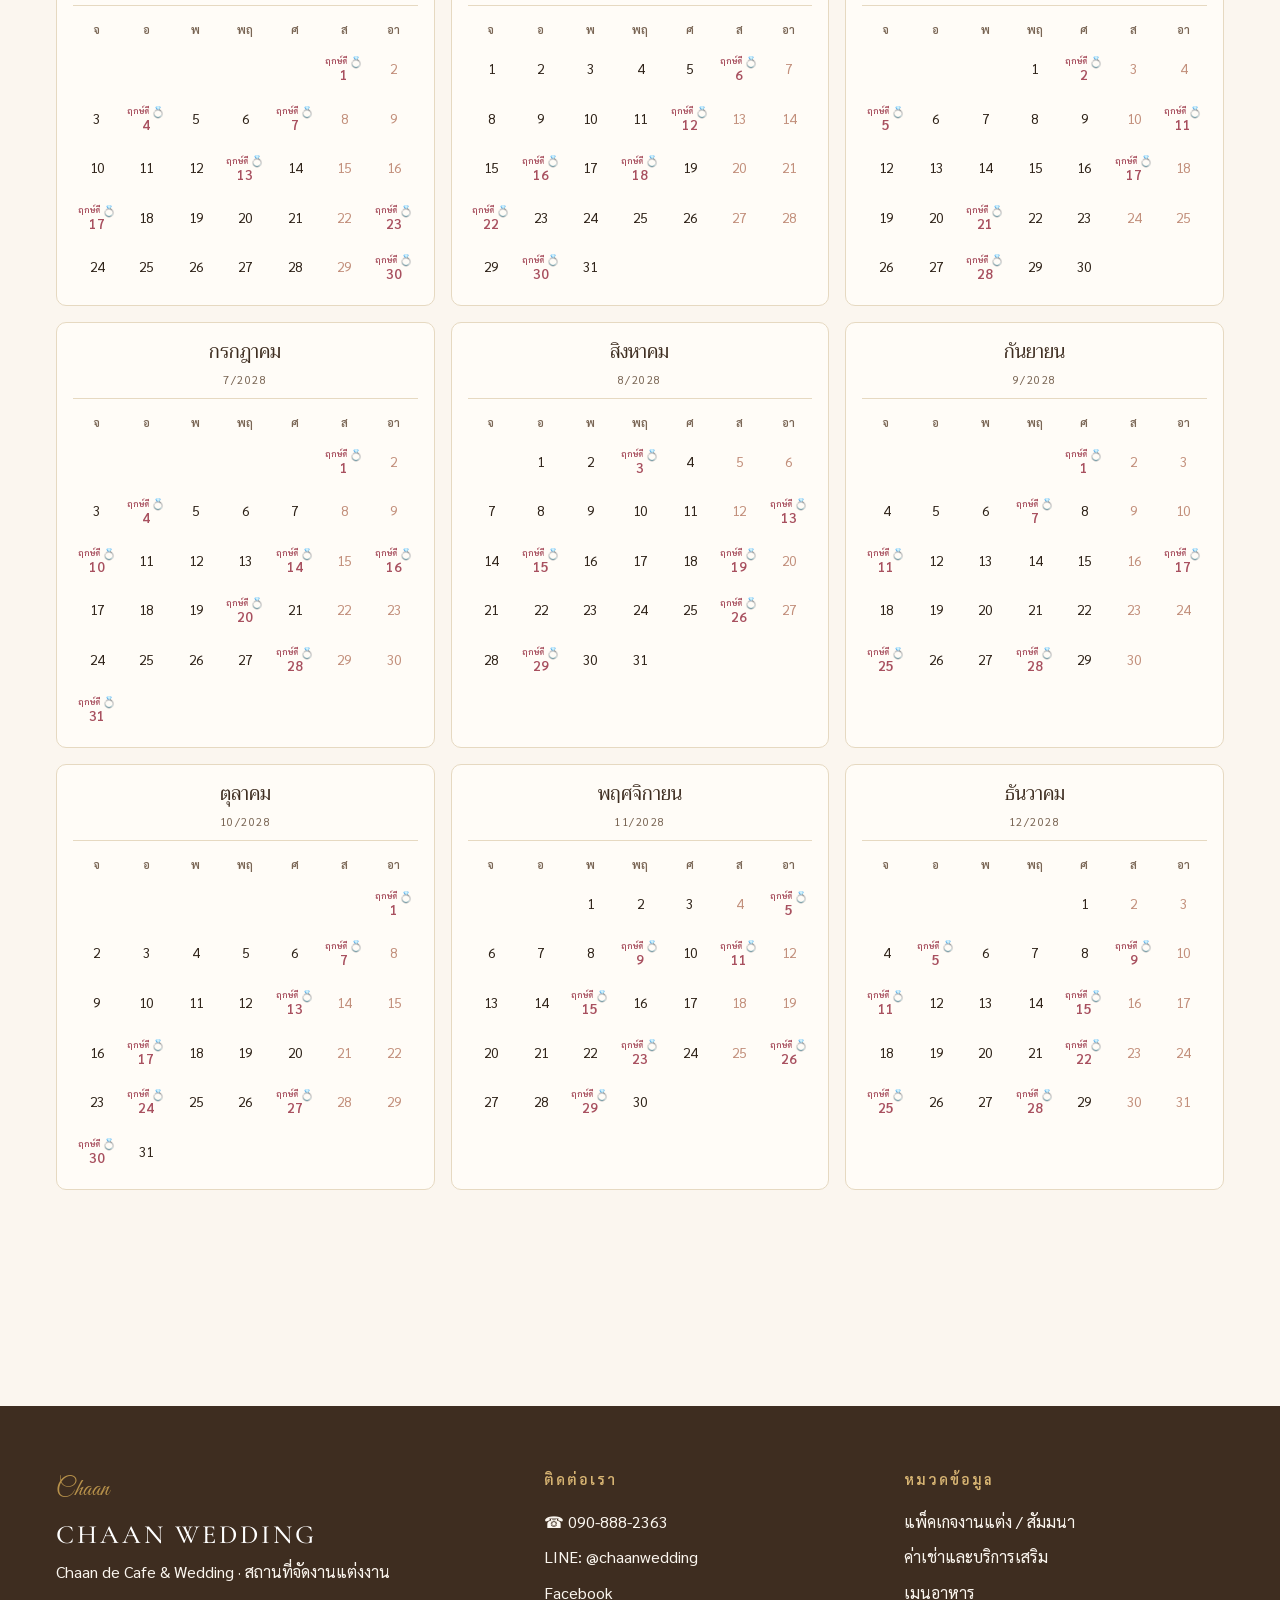
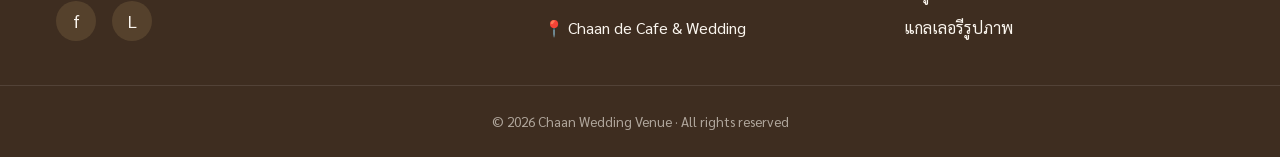
==== commit cb047a0e: "feat: round 3 premium revamp - cinematic hero crossfade, refined cards/typography, fix map button wr" ====
--- a/calendar/index.html
+++ b/calendar/index.html
@@ -7,7 +7,7 @@
 <link rel="preconnect" href="https://fonts.googleapis.com">
 <link rel="preconnect" href="https://fonts.gstatic.com" crossorigin>
 <link href="https://fonts.googleapis.com/css2?family=Cormorant+Garamond:wght@400;500;600&family=Great+Vibes&family=Sarabun:wght@300;400;500;600&family=Trirong:wght@400;500;600&display=swap" rel="stylesheet">
-<link rel="stylesheet" href="../css/style.css?v=20260611">
+<link rel="stylesheet" href="../css/style.css?v=20260612a">
 <style>
   .cal-controls {
     display: flex;
@@ -212,7 +212,7 @@
 
 <div id="footer-mount"></div>
 
-<script src="../js/common.js?v=20260611"></script>
+<script src="../js/common.js?v=20260612a"></script>
 <script>
 const TH_MONTHS = ['มกราคม','กุมภาพันธ์','มีนาคม','เมษายน','พฤษภาคม','มิถุนายน','กรกฎาคม','สิงหาคม','กันยายน','ตุลาคม','พฤศจิกายน','ธันวาคม'];
 const TH_MONTHS_SHORT = ['ม.ค.','ก.พ.','มี.ค.','เม.ย.','พ.ค.','มิ.ย.','ก.ค.','ส.ค.','ก.ย.','ต.ค.','พ.ย.','ธ.ค.'];
--- a/css/style.css
+++ b/css/style.css
@@ -76,7 +76,7 @@
 }
 
 h1 { font-size: clamp(2.2rem, 6vw, 3.6rem); }
-h2 { font-size: clamp(1.7rem, 4.2vw, 2.6rem); }
+h2 { font-size: clamp(1.8rem, 4.4vw, 2.8rem); font-weight: 400; }
 h3 { font-size: clamp(1.25rem, 3vw, 1.65rem); }
 h4 { font-size: 1.1rem; }
 
@@ -112,14 +112,14 @@
 
 .section-title {
   text-align: center;
-  margin-bottom: var(--space-xl);
+  margin-bottom: clamp(40px, 6vw, 56px);
 }
 .section-title .eyebrow {
   display: block;
   font-family: var(--font-script);
-  font-size: 1.8rem;
+  font-size: 1.6rem;
   color: var(--color-gold);
-  margin-bottom: -0.2em;
+  margin-bottom: -0.15em;
 }
 .section-title h2 {
   position: relative;
@@ -128,10 +128,10 @@
 .section-title h2::after {
   content: "";
   display: block;
-  width: 64px;
+  width: 44px;
   height: 1px;
-  background: var(--color-gold);
-  margin: var(--space-sm) auto 0;
+  background: var(--color-gold-light);
+  margin: 14px auto 0;
 }
 
 .divider-ornament {
@@ -313,6 +313,7 @@
 .btn--primary {
   background: var(--color-gold);
   color: #fff;
+  box-shadow: 0 6px 18px rgba(184, 146, 75, 0.25);
 }
 .btn--primary:hover {
   background: var(--color-gold-dark);
@@ -479,8 +480,12 @@
 .detail-hero {
   position: relative;
   aspect-ratio: 21 / 9;
+  min-height: clamp(300px, 42vh, 480px);
   background: var(--color-line);
   overflow: hidden;
+}
+@media (max-width: 639px) {
+  .detail-hero { aspect-ratio: 4 / 3; min-height: 0; }
 }
 .detail-hero img { width: 100%; height: 100%; object-fit: cover; }
 .detail-hero__overlay {
@@ -489,7 +494,7 @@
   background: linear-gradient(180deg, transparent 0%, rgba(46,34,24,0.7) 100%);
   display: flex;
   align-items: flex-end;
-  padding: var(--space-xl);
+  padding: clamp(20px, 4vw, 40px);
   color: #fff;
 }
 .detail-hero__overlay h1 { color: #fff; }
@@ -1215,7 +1220,7 @@
   grid-template-columns: 1fr;
 }
 @media (min-width: 720px) {
-  .venue-spaces { grid-template-columns: repeat(3, 1fr); gap: 18px; }
+  .venue-spaces { grid-template-columns: repeat(3, 1fr); gap: 22px; }
 }
 .venue-space {
   position: relative;
@@ -1234,25 +1239,25 @@
 .venue-space img {
   width: 100%; height: 100%;
   object-fit: cover;
-  transition: transform 0.5s ease;
-}
-.venue-space:hover img { transform: scale(1.05); }
+  transition: transform 1.1s ease;
+}
+.venue-space:hover img { transform: scale(1.04); }
 .venue-space__overlay {
   position: absolute;
   inset: 0;
   display: flex;
   flex-direction: column;
   justify-content: flex-end;
-  padding: 22px 20px;
-  background: linear-gradient(180deg, rgba(46,34,24,0) 45%, rgba(46,34,24,0.72) 100%);
+  padding: 26px 24px;
+  background: linear-gradient(180deg, rgba(46,34,24,0) 40%, rgba(46,34,24,0.78) 100%);
   color: #fff;
 }
 .venue-space__name {
   font-family: var(--font-serif);
-  font-size: 1.45rem;
+  font-size: 1.55rem;
   color: #fff;
   margin: 0 0 4px;
-  letter-spacing: 0.5px;
+  letter-spacing: 1px;
 }
 .venue-space__desc {
   font-size: 0.88rem;
@@ -1261,9 +1266,9 @@
   line-height: 1.55;
 }
 .venue-space__link {
-  font-size: 0.82rem;
+  font-size: 0.8rem;
   color: var(--color-gold-light);
-  letter-spacing: 1.5px;
+  letter-spacing: 2px;
   text-transform: uppercase;
 }
 
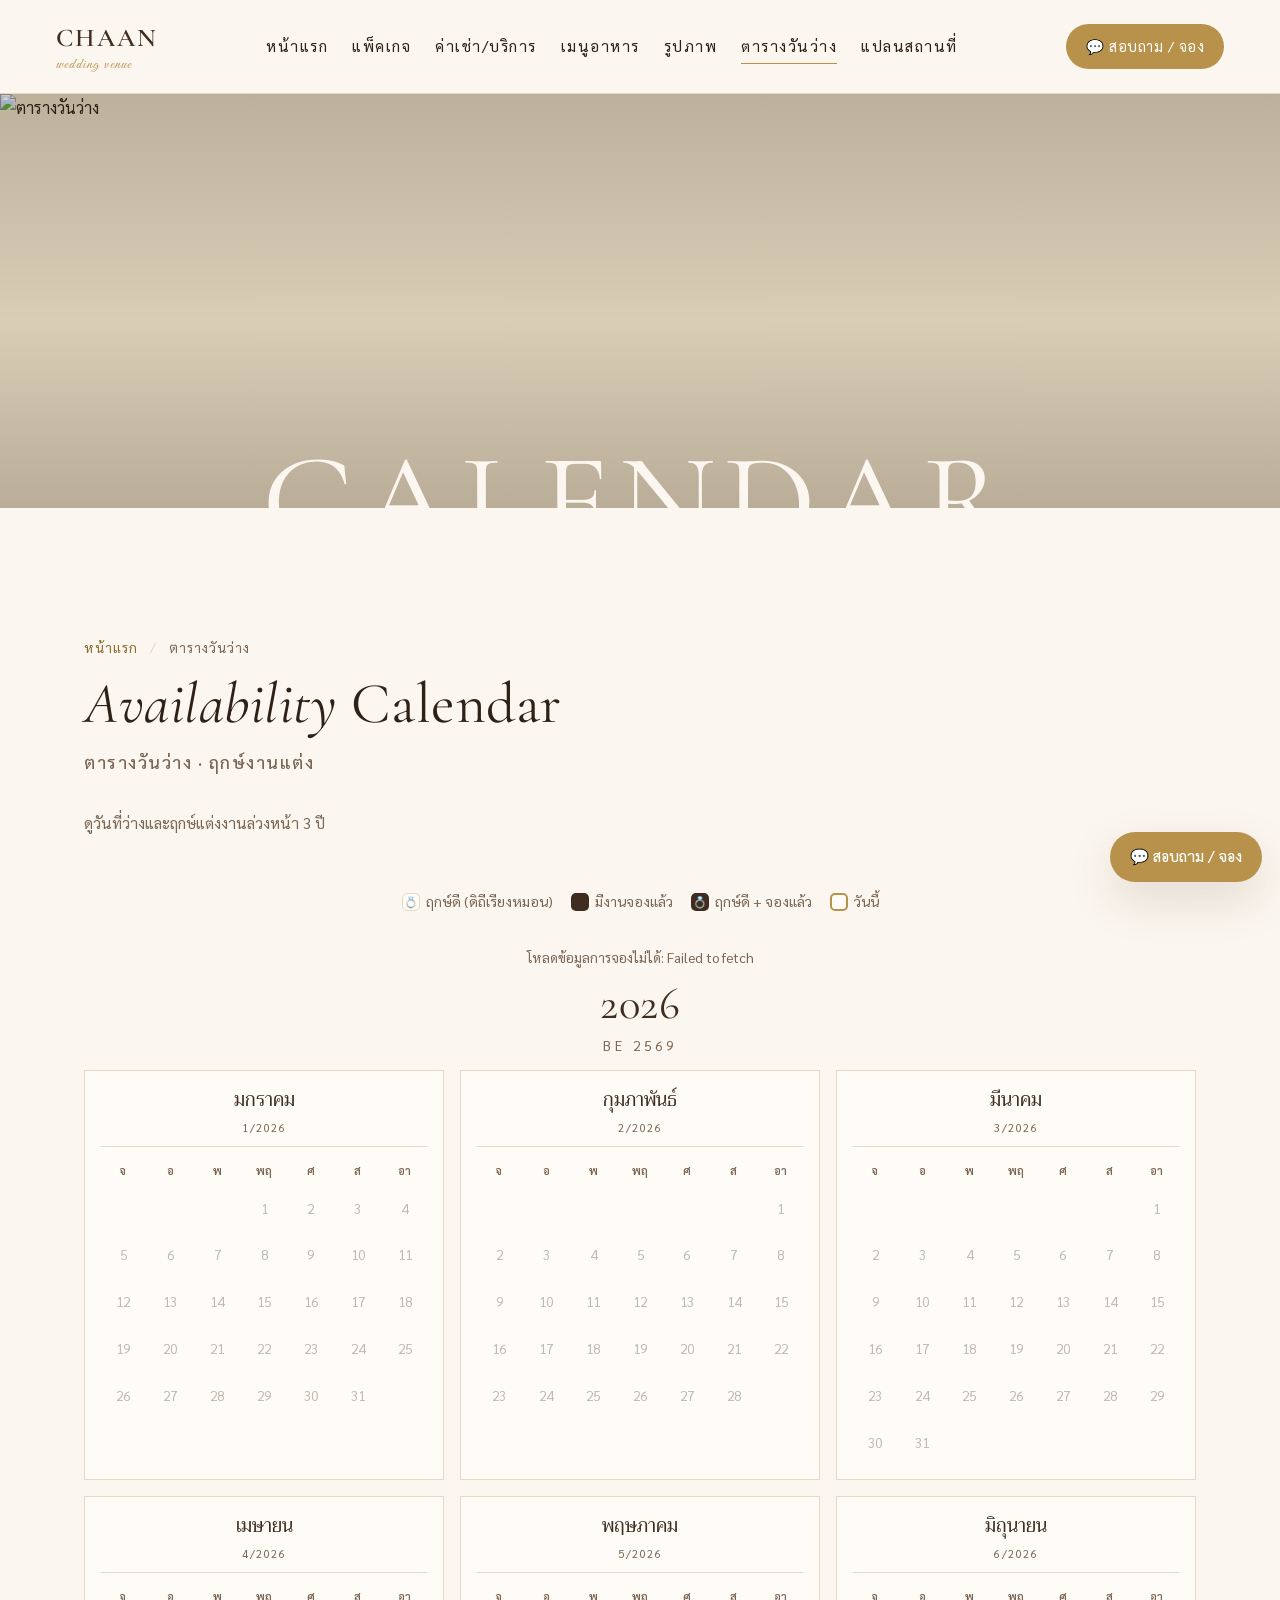
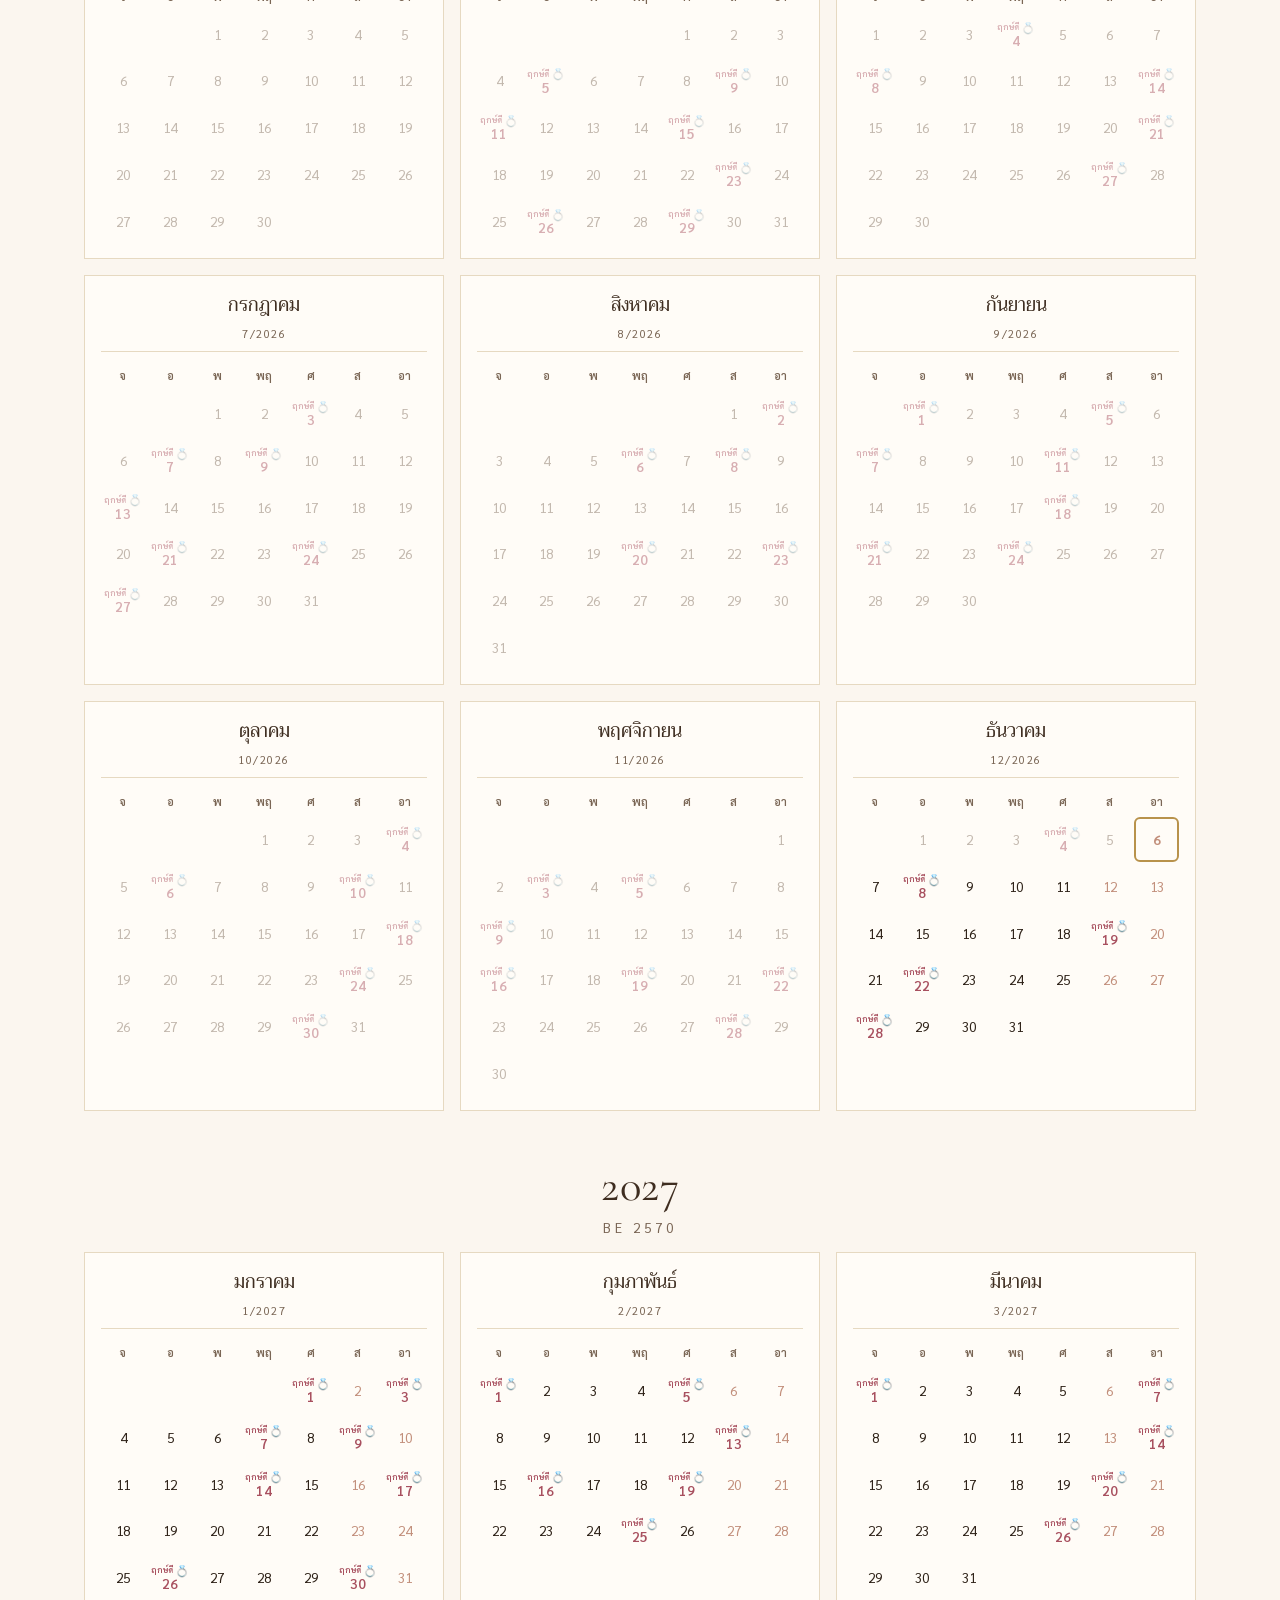
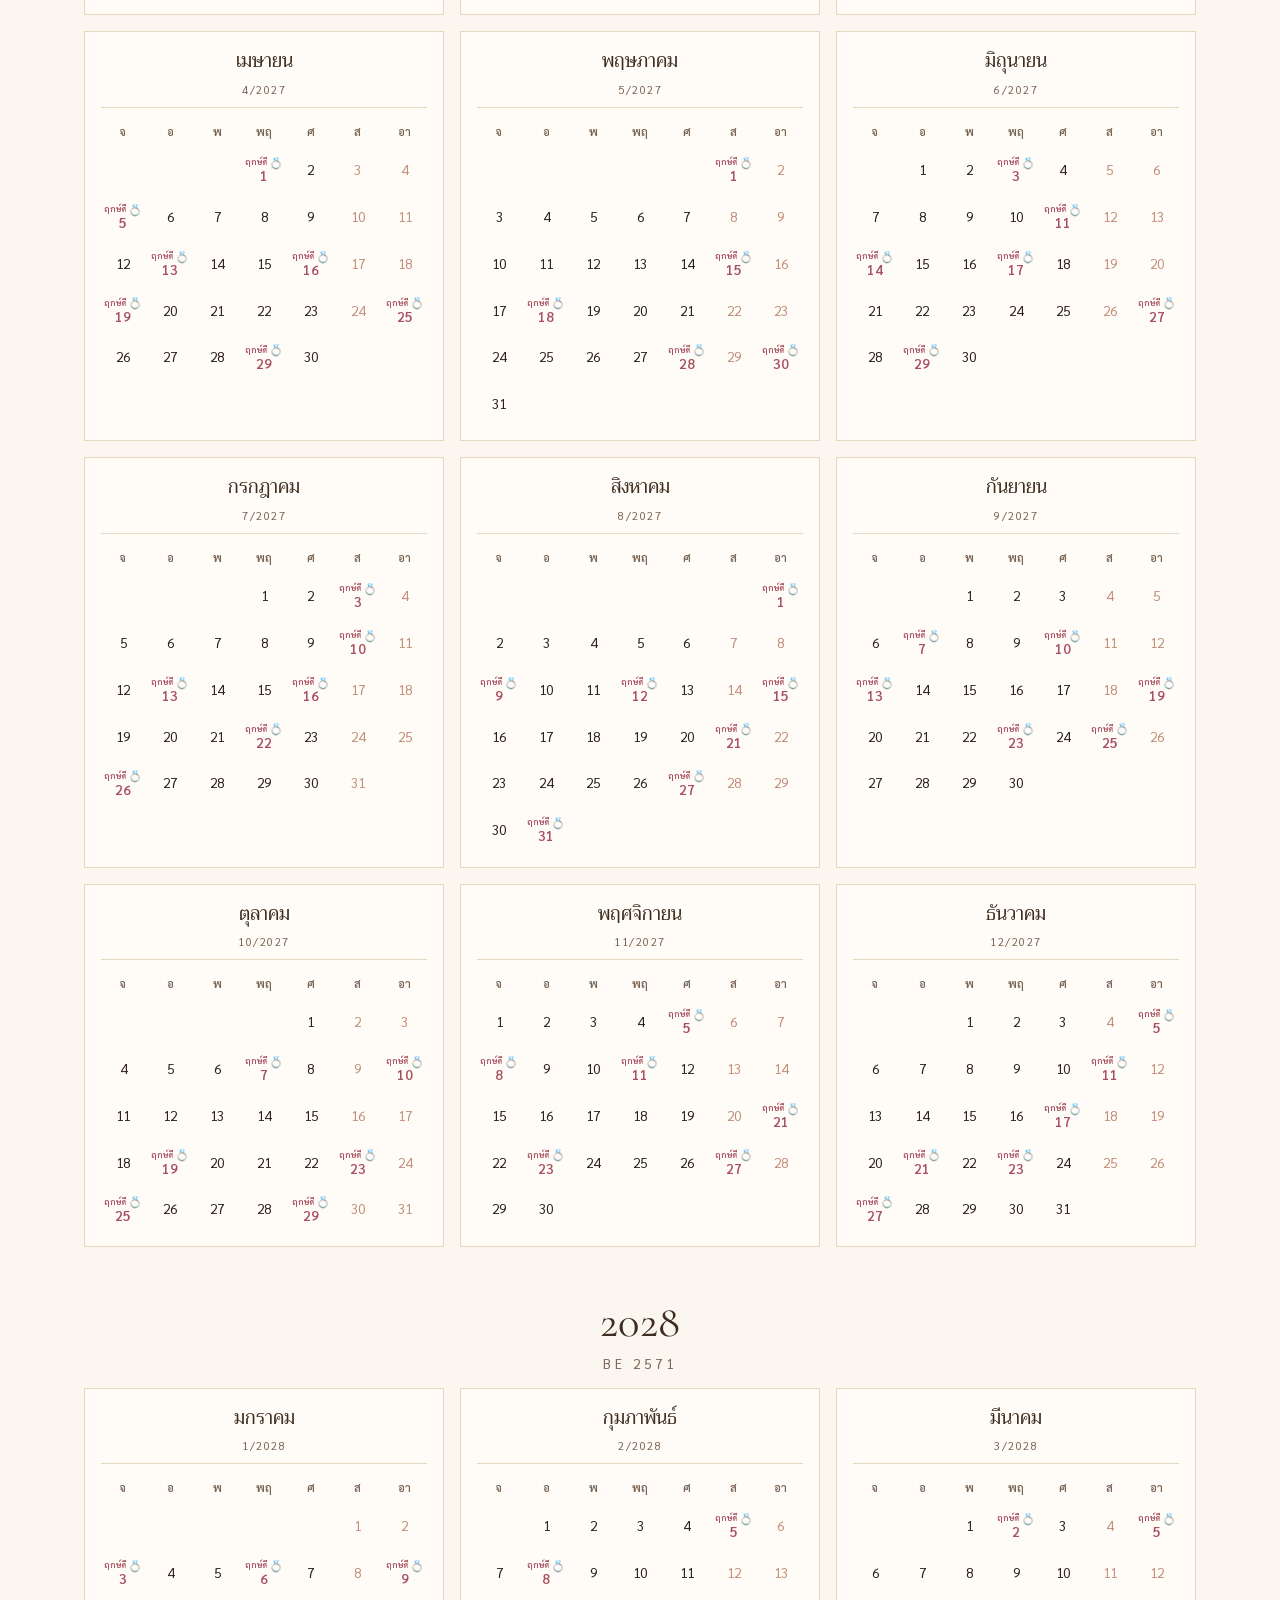
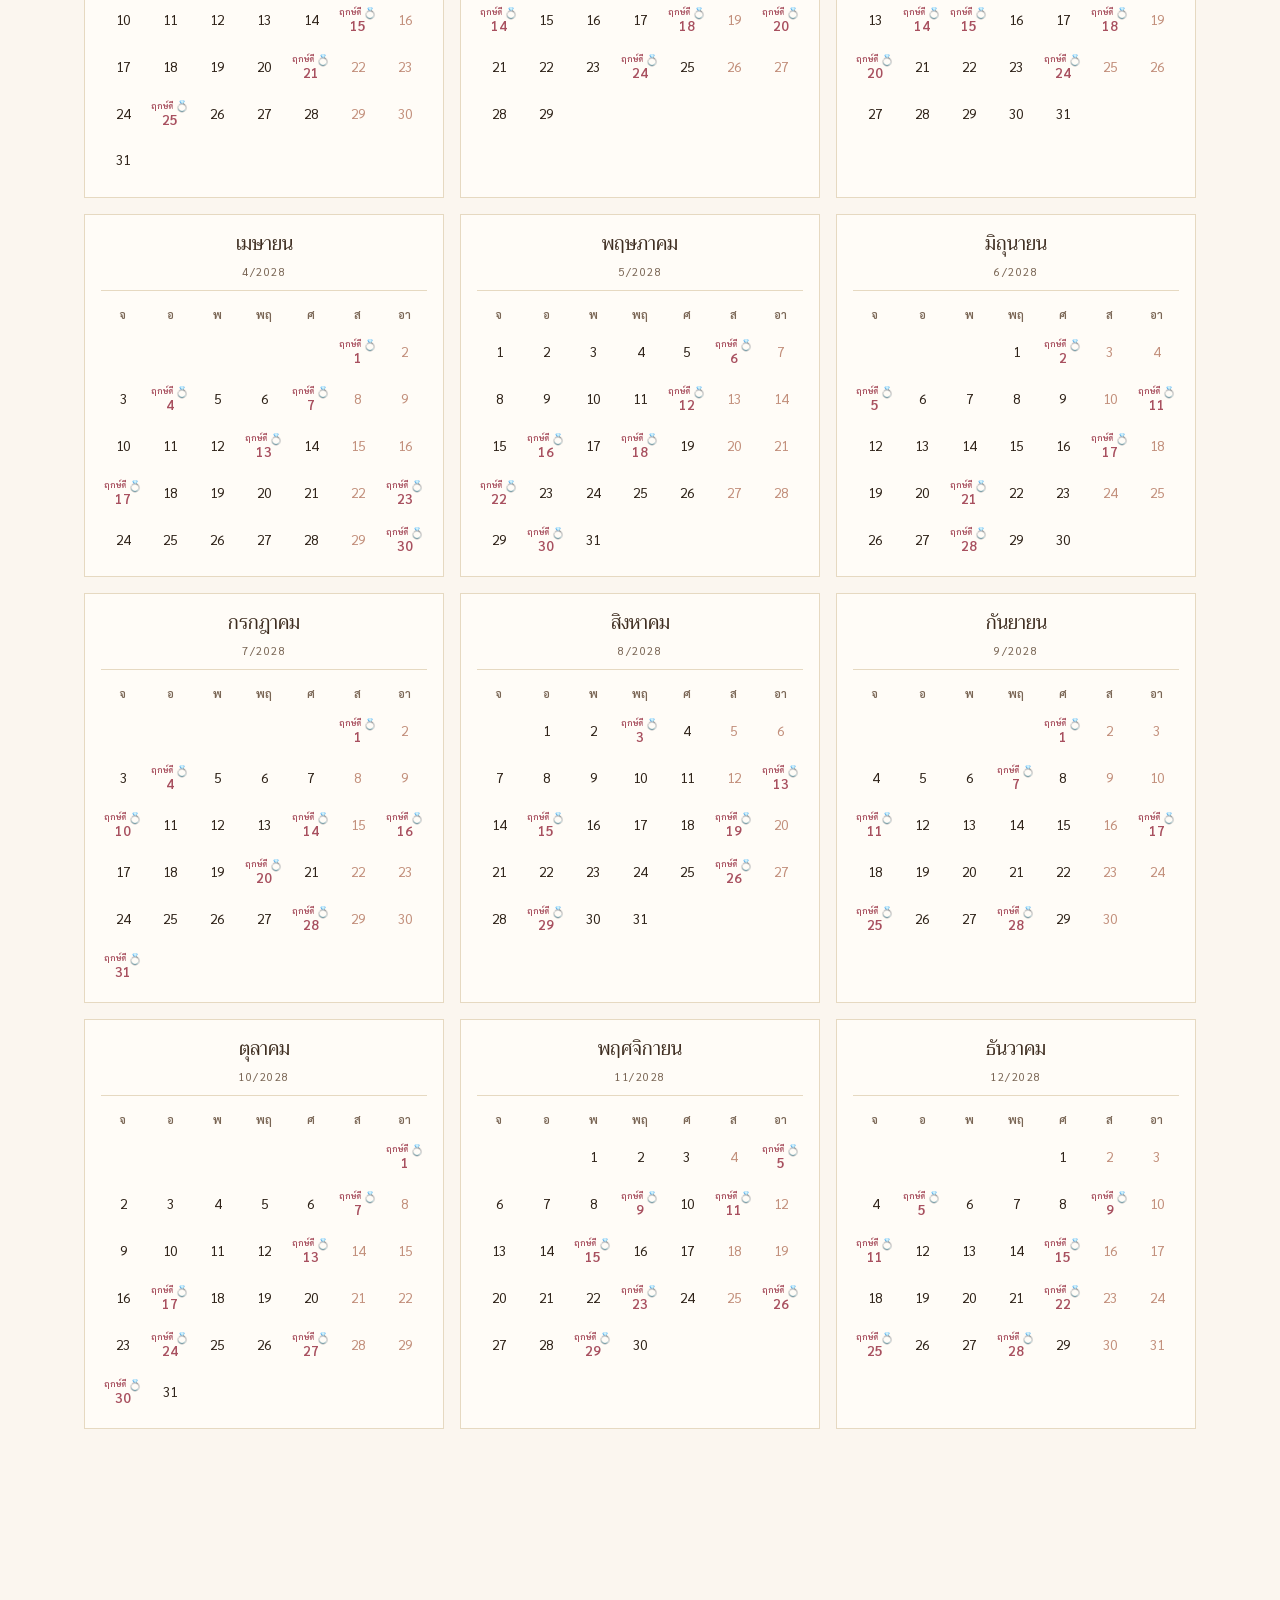
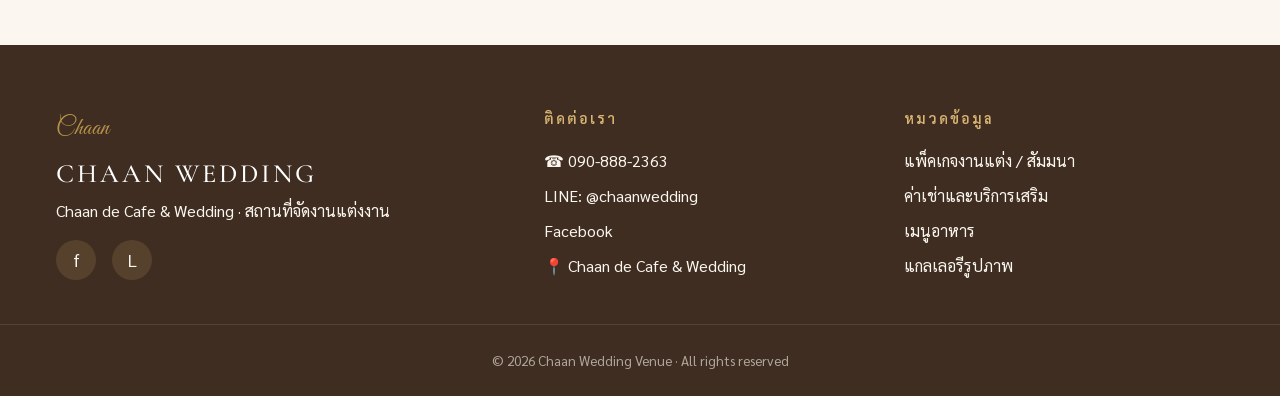
==== commit 82f59a0b: "feat: calendar + floorplan editorial theme; perf: cap homepage hero to 8 photos" ====
--- a/calendar/index.html
+++ b/calendar/index.html
@@ -1,413 +1,482 @@
-<!doctype html>
-<html lang="th" data-base="../">
-<head>
-<meta charset="utf-8">
-<meta name="viewport" content="width=device-width, initial-scale=1">
-<title>ตารางวันว่าง — Chaan Wedding</title>
-<link rel="preconnect" href="https://fonts.googleapis.com">
-<link rel="preconnect" href="https://fonts.gstatic.com" crossorigin>
-<link href="https://fonts.googleapis.com/css2?family=Cormorant+Garamond:wght@400;500;600&family=Great+Vibes&family=Sarabun:wght@300;400;500;600&family=Trirong:wght@400;500;600&display=swap" rel="stylesheet">
-<link rel="stylesheet" href="../css/style.css?v=20260612a">
-<style>
-  .cal-controls {
-    display: flex;
-    justify-content: center;
-    gap: 8px;
-    margin-bottom: 24px;
-    flex-wrap: wrap;
-  }
-  .cal-legend {
-    display: flex;
-    justify-content: center;
-    gap: 18px;
-    flex-wrap: wrap;
-    margin-bottom: 24px;
-    font-size: 0.88rem;
-    color: var(--color-text-muted);
-  }
-  .cal-legend__item { display: flex; align-items: center; gap: 6px; }
-  .cal-legend__dot {
-    width: 18px; height: 18px;
-    border-radius: 5px;
-    display: inline-block;
-  }
-
-  .year-block { margin-bottom: 48px; }
-  .year-block h2 {
-    text-align: center;
-    margin-bottom: 16px;
-    font-family: var(--font-serif);
-    color: var(--color-brown-dark);
-  }
-  .year-block h2 small {
-    display: block;
-    font-family: var(--font-sans);
-    font-size: 0.85rem;
-    color: var(--color-text-muted);
-    letter-spacing: 4px;
-    margin-top: 4px;
-  }
-
-  .months-grid {
-    display: grid;
-    grid-template-columns: 1fr;
-    gap: 16px;
-  }
-  @media (min-width: 720px) { .months-grid { grid-template-columns: repeat(2, 1fr); } }
-  @media (min-width: 1080px) { .months-grid { grid-template-columns: repeat(3, 1fr); } }
-
-  .month-card {
-    background: var(--color-ivory);
-    border: 1px solid var(--color-line);
-    border-radius: var(--radius-md);
-    padding: 14px 16px;
-  }
-  .month-card__head {
-    font-family: var(--font-serif);
-    font-size: 1.15rem;
-    color: var(--color-brown-dark);
-    text-align: center;
-    margin-bottom: 10px;
-    padding-bottom: 8px;
-    border-bottom: 1px solid var(--color-line);
-  }
-  .month-card__head small {
-    color: var(--color-text-muted);
-    font-family: var(--font-sans);
-    font-size: 0.72rem;
-    display: block;
-    margin-top: 2px;
-    letter-spacing: 1.5px;
-  }
-  .month-grid {
-    display: grid;
-    grid-template-columns: repeat(7, 1fr);
-    gap: 2px;
-    font-size: 0.78rem;
-  }
-  .month-grid .dow {
-    text-align: center;
-    color: var(--color-text-muted);
-    font-size: 0.7rem;
-    padding: 4px 0;
-    font-weight: 600;
-  }
-  .day {
-    aspect-ratio: 1;
-    display: flex;
-    flex-direction: column;
-    align-items: center;
-    justify-content: center;
-    border-radius: 6px;
-    position: relative;
-    cursor: default;
-    font-variant-numeric: tabular-nums;
-    color: var(--color-text);
-    padding: 2px;
-  }
-  .day.empty { visibility: hidden; }
-  .day.weekend { color: var(--color-rose); }
-  .day.today {
-    outline: 2px solid var(--color-gold);
-    outline-offset: -2px;
-    font-weight: 700;
-  }
-  .day.past { color: var(--color-text-muted); opacity: 0.45; }
-  /* Auspicious (no booking): no background, just text/icon */
-  .day.auspicious .ausp-label {
-    font-size: 0.55rem;
-    color: #A8505F;
-    line-height: 1;
-    display: flex;
-    align-items: center;
-    gap: 1px;
-    margin-bottom: 1px;
-    font-weight: 600;
-    white-space: nowrap;
-  }
-  .day.auspicious .ausp-label .ring { font-size: 0.7rem; }
-  .day.auspicious .day-num { color: #A8505F; font-weight: 600; line-height: 1; }
-  /* Booked */
-  .day.booked {
-    background: var(--color-brown-dark);
-    color: var(--color-cream);
-    font-weight: 600;
-  }
-  /* Booked + auspicious: use booked color, but show ring + ฤกษ์ดี label in cream */
-  .day.auspicious.booked .ausp-label { color: var(--color-gold-light); }
-  .day.auspicious.booked .day-num { color: var(--color-cream); }
-  .day .day-num { font-size: 0.85rem; line-height: 1; }
-  .day:hover:not(.empty) {
-    outline: 2px solid var(--color-gold-light);
-    cursor: pointer;
-  }
-
-  /* Tooltip / detail dialog */
-  .day-detail {
-    background: var(--color-ivory);
-    border: 1px solid var(--color-line);
-    border-radius: var(--radius-md);
-    padding: 16px 20px;
-    margin-bottom: 16px;
-    display: none;
-  }
-  .day-detail.show { display: block; }
-  .day-detail__head {
-    display: flex;
-    justify-content: space-between;
-    align-items: center;
-    margin-bottom: 8px;
-  }
-  .day-detail__head h4 { margin: 0; }
-  .day-detail__close {
-    background: none; border: none;
-    color: var(--color-text-muted);
-    font-size: 1.3rem;
-    cursor: pointer;
-  }
-  .day-detail__row {
-    padding: 6px 0;
-    border-bottom: 1px dashed var(--color-line);
-    display: flex;
-    justify-content: space-between;
-    gap: 12px;
-  }
-  .day-detail__row:last-child { border-bottom: none; }
-  .day-detail__row strong { color: var(--color-brown-dark); }
-  .cal-status {
-    text-align: center;
-    color: var(--color-text-muted);
-    font-size: 0.85rem;
-    padding: 8px;
-  }
-</style>
-</head>
-<body>
-
-<div id="nav-mount"></div>
-
-<section class="section">
-  <div class="container">
-    <div class="breadcrumb"><a href="../index.html">หน้าแรก</a> <span>/</span> ตารางวันว่าง</div>
-    <div class="section-title">
-      <span class="eyebrow">Availability Calendar</span>
-      <h2>ตารางวันว่าง · ฤกษ์งานแต่ง</h2>
-      <p class="text-center" style="color:var(--color-text-muted); max-width: 720px; margin: 16px auto 0;">
-        ดูวันที่ว่างและฤกษ์แต่งงานล่วงหน้า 3 ปี
-      </p>
-    </div>
-
-    <div class="cal-legend">
-      <div class="cal-legend__item"><span class="cal-legend__dot" style="background:var(--color-ivory);border:1px solid var(--color-line);display:inline-flex;align-items:center;justify-content:center;font-size:11px;color:#A8505F;font-weight:600;">💍</span> ฤกษ์ดี (ดิถีเรียงหมอน)</div>
-      <div class="cal-legend__item"><span class="cal-legend__dot" style="background:var(--color-brown-dark);"></span> มีงานจองแล้ว</div>
-      <div class="cal-legend__item"><span class="cal-legend__dot" style="background:var(--color-brown-dark);display:inline-flex;align-items:center;justify-content:center;font-size:11px;">💍</span> ฤกษ์ดี + จองแล้ว</div>
-      <div class="cal-legend__item"><span class="cal-legend__dot" style="outline:2px solid var(--color-gold);outline-offset:-2px;background:var(--color-ivory);"></span> วันนี้</div>
-    </div>
-
-    <div id="dayDetail" class="day-detail"></div>
-    <div id="calStatus" class="cal-status">กำลังโหลดข้อมูล...</div>
-    <div id="yearsMount"></div>
-  </div>
-</section>
-
-<div id="footer-mount"></div>
-
-<script src="../js/common.js?v=20260612a"></script>
-<script>
-const TH_MONTHS = ['มกราคม','กุมภาพันธ์','มีนาคม','เมษายน','พฤษภาคม','มิถุนายน','กรกฎาคม','สิงหาคม','กันยายน','ตุลาคม','พฤศจิกายน','ธันวาคม'];
-const TH_MONTHS_SHORT = ['ม.ค.','ก.พ.','มี.ค.','เม.ย.','พ.ค.','มิ.ย.','ก.ค.','ส.ค.','ก.ย.','ต.ค.','พ.ย.','ธ.ค.'];
-const DOWS = ['จ','อ','พ','พฤ','ศ','ส','อา'];
-
-// Parse various date formats from sheet
-function parseSheetDate(str) {
-  if (!str) return null;
-  str = String(str).trim();
-  // Try DD/MM/YYYY or DD/M/YY or D/M/YYYY (Thai-style)
-  let m = str.match(/^(\d{1,2})[\/\-](\d{1,2})[\/\-](\d{2,4})$/);
-  if (m) {
-    let d = parseInt(m[1]), mo = parseInt(m[2]), y = parseInt(m[3]);
-    // Convert BE → AD if year is large
-    if (y < 100) y += 2500; // assume Buddhist
-    if (y > 2400) y -= 543;
-    if (y < 1900) y += 2000;
-    return { y, m: mo, d };
-  }
-  // ISO YYYY-MM-DD
-  m = str.match(/^(\d{4})-(\d{1,2})-(\d{1,2})$/);
-  if (m) {
-    let y = parseInt(m[1]);
-    if (y > 2400) y -= 543;
-    return { y, m: parseInt(m[2]), d: parseInt(m[3]) };
-  }
-  return null;
-}
-
-// Parse CSV - simple, handles quoted strings with commas
-function parseCSV(text) {
-  const rows = [];
-  let row = [], cur = '', inQuote = false;
-  for (let i = 0; i < text.length; i++) {
-    const ch = text[i];
-    if (inQuote) {
-      if (ch === '"' && text[i+1] === '"') { cur += '"'; i++; }
-      else if (ch === '"') { inQuote = false; }
-      else { cur += ch; }
-    } else {
-      if (ch === '"') { inQuote = true; }
-      else if (ch === ',') { row.push(cur); cur = ''; }
-      else if (ch === '\n' || ch === '\r') {
-        if (ch === '\r' && text[i+1] === '\n') i++;
-        row.push(cur); cur = '';
-        if (row.some(x => x.trim())) rows.push(row);
-        row = [];
-      } else { cur += ch; }
-    }
-  }
-  if (cur || row.length) { row.push(cur); rows.push(row); }
-  return rows;
-}
-
-(async function() {
-  const data = await CW.mountChrome('calendar');
-  if (!data) return;
-
-  const auspicious = data.auspiciousDates || {};
-  const sheetCfg = data.bookingsSheet || {};
-  const now = new Date();
-  const todayY = now.getFullYear();
-  const todayM = now.getMonth() + 1;
-  const todayD = now.getDate();
-
-  // Fetch bookings from Google Sheet
-  let bookings = {};
-  if (sheetCfg.csvUrl) {
-    try {
-      const r = await fetch(sheetCfg.csvUrl + '&cb=' + Date.now());
-      if (r.ok) {
-        const text = await r.text();
-        const rows = parseCSV(text);
-        if (rows.length > 1) {
-          // Find header row — search for one that contains date column name
-          let headerIdx = -1;
-          for (let i = 0; i < Math.min(rows.length, 5); i++) {
-            if (rows[i].some(c => c && c.includes(sheetCfg.dateColumn))) { headerIdx = i; break; }
-          }
-          if (headerIdx >= 0) {
-            const headers = rows[headerIdx].map(h => h.trim());
-            const dateIdx = headers.findIndex(h => h.includes(sheetCfg.dateColumn));
-            const custIdx = headers.findIndex(h => h.includes(sheetCfg.customerColumn || 'ลูกค้า'));
-            const pkgIdx = headers.findIndex(h => h.includes(sheetCfg.packageColumn || 'แพ็ค'));
-            const slotIdx = headers.findIndex(h => h.includes(sheetCfg.timeSlotColumn || 'ช่วงเวลา'));
-            for (let i = headerIdx + 1; i < rows.length; i++) {
-              const row = rows[i];
-              if (!row[dateIdx]) continue;
-              const dt = parseSheetDate(row[dateIdx]);
-              if (!dt) continue;
-              const key = `${dt.y}-${String(dt.m).padStart(2,'0')}-${String(dt.d).padStart(2,'0')}`;
-              if (!bookings[key]) bookings[key] = [];
-              bookings[key].push({
-                customer: custIdx >= 0 ? (row[custIdx] || '').trim() : '',
-                package: pkgIdx >= 0 ? (row[pkgIdx] || '').trim() : '',
-                timeSlot: slotIdx >= 0 ? (row[slotIdx] || '').trim() : ''
-              });
-            }
-          }
-        }
-        document.getElementById('calStatus').textContent = `อัปเดตล่าสุด: ${new Date().toLocaleString('th-TH')} · มี ${Object.keys(bookings).length} วันที่ถูกจอง`;
-      } else {
-        document.getElementById('calStatus').textContent = 'โหลดข้อมูลการจองไม่ได้';
-      }
-    } catch(e) {
-      document.getElementById('calStatus').textContent = 'โหลดข้อมูลการจองไม่ได้: ' + e.message;
-    }
-  } else {
-    document.getElementById('calStatus').textContent = 'ยังไม่ได้ตั้งค่า Google Sheet URL';
-  }
-
-  // Render 3 years: current, next, year after
-  const years = [todayY, todayY + 1, todayY + 2];
-  const mount = document.getElementById('yearsMount');
-  mount.innerHTML = years.map(y => `
-    <div class="year-block">
-      <h2>${y} <small>BE ${y + 543}</small></h2>
-      <div class="months-grid">
-        ${[1,2,3,4,5,6,7,8,9,10,11,12].map(mo => renderMonth(y, mo)).join('')}
-      </div>
-    </div>
-  `).join('');
-
-  function renderMonth(year, month) {
-    const beYear = year + 543;
-    const auspDays = auspicious[String(beYear)]?.[String(month).padStart(2,'0')] || [];
-    const firstDay = new Date(year, month - 1, 1);
-    const lastDay = new Date(year, month, 0).getDate();
-    let dow = firstDay.getDay(); // 0 = Sunday
-    dow = (dow === 0) ? 6 : dow - 1; // shift so Mon=0, Sun=6
-
-    let cells = '';
-    for (let i = 0; i < dow; i++) cells += `<div class="day empty"></div>`;
-    for (let d = 1; d <= lastDay; d++) {
-      const wd = new Date(year, month - 1, d).getDay(); // 0=Sun, 6=Sat
-      const isWeekend = (wd === 0 || wd === 6);
-      const isPast = (year < todayY) || (year === todayY && (month < todayM || (month === todayM && d < todayD)));
-      const isToday = (year === todayY && month === todayM && d === todayD);
-      const key = `${year}-${String(month).padStart(2,'0')}-${String(d).padStart(2,'0')}`;
-      const isBooked = !!bookings[key];
-      const isAusp = auspDays.includes(d);
-      const cls = [
-        'day',
-        isWeekend ? 'weekend' : '',
-        isPast ? 'past' : '',
-        isToday ? 'today' : '',
-        isAusp ? 'auspicious' : '',
-        isBooked ? 'booked' : ''
-      ].filter(Boolean).join(' ');
-      const auspLabel = isAusp ? '<span class="ausp-label">ฤกษ์ดี<span class="ring">💍</span></span>' : '';
-      cells += `<div class="${cls}" data-date="${key}" data-aus="${isAusp?1:0}" data-book="${isBooked?1:0}">${auspLabel}<span class="day-num">${d}</span></div>`;
-    }
-    return `
-      <div class="month-card">
-        <div class="month-card__head">${TH_MONTHS[month-1]}<small>${month}/${year}</small></div>
-        <div class="month-grid">
-          ${DOWS.map(d => `<div class="dow">${d}</div>`).join('')}
-          ${cells}
-        </div>
-      </div>
-    `;
-  }
-
-  // Day click handlers
-  mount.addEventListener('click', e => {
-    const cell = e.target.closest('.day');
-    if (!cell || cell.classList.contains('empty')) return;
-    const key = cell.dataset.date;
-    const isAusp = cell.dataset.aus === '1';
-    const isBooked = cell.dataset.book === '1';
-    const bks = bookings[key] || [];
-    const detail = document.getElementById('dayDetail');
-    const [y,m,d] = key.split('-').map(Number);
-    let html = `
-      <div class="day-detail__head">
-        <h4>${d} ${TH_MONTHS[m-1]} ${y} <small style="color:var(--color-text-muted);font-weight:normal;">(พ.ศ. ${y+543})</small></h4>
-        <button class="day-detail__close" onclick="document.getElementById('dayDetail').classList.remove('show');">×</button>
-      </div>
-    `;
-    if (isAusp) html += `<div class="day-detail__row"><strong>💍 วันฤกษ์ดี</strong><span style="color:#A8505F;">ดิถีเรียงหมอน</span></div>`;
-    if (bks.length) {
-      html += `<div class="day-detail__row"><strong>มีงานจองแล้ว</strong><span>${bks.length} งาน</span></div>`;
-      bks.forEach(b => {
-        html += `<div class="day-detail__row"><span>${CW.escape(b.customer || '(ไม่ระบุชื่อ)')}</span><span style="color:var(--color-text-muted);font-size:0.85rem;">${CW.escape(b.timeSlot || '')}</span></div>`;
-      });
-    } else {
-      html += `<div class="day-detail__row"><strong>สถานะ</strong><span style="color:var(--color-success);">ว่าง · ติดต่อจองได้</span></div>`;
-    }
-    detail.innerHTML = html;
-    detail.classList.add('show');
-    detail.scrollIntoView({ behavior: 'smooth', block: 'center' });
-  });
-
-})();
-</script>
-
-</body>
-</html>
+<!doctype html>
+<html lang="th" data-base="../">
+<head>
+<meta charset="utf-8">
+<meta name="viewport" content="width=device-width, initial-scale=1">
+<title>ตารางวันว่าง — Chaan Wedding</title>
+<link rel="preconnect" href="https://fonts.googleapis.com">
+<link rel="preconnect" href="https://fonts.gstatic.com" crossorigin>
+<link href="https://fonts.googleapis.com/css2?family=Cormorant+Garamond:ital,wght@0,400;0,500;0,600;1,400;1,500&family=Great+Vibes&family=Sarabun:wght@300;400;500;600&family=Trirong:ital,wght@0,400;0,500;0,600;1,400&display=swap" rel="stylesheet">
+<link rel="stylesheet" href="../css/style.css?v=20260612b">
+<style>
+  /* ── ธีม editorial ร่วม ── */
+  .phero { position: relative; height: clamp(260px, 46vh, 520px); }
+  .phero__media { position: absolute; inset: 0; overflow: hidden; background: var(--color-line); }
+  .phero__media img { width: 100%; height: 100%; object-fit: cover; display: block; }
+  .phero__media::after {
+    content: "";
+    position: absolute; inset: 0;
+    background: linear-gradient(180deg, rgba(30,18,8,0.2) 0%, rgba(30,18,8,0.06) 55%, rgba(30,18,8,0.22) 100%);
+  }
+  .phero__wordmark {
+    position: absolute;
+    bottom: 0; left: 0; right: 0;
+    transform: translateY(44%);
+    z-index: 2;
+    text-align: center;
+    font-family: var(--font-serif);
+    font-weight: 400;
+    font-size: clamp(44px, 10.5vw, 170px);
+    line-height: 0.74;
+    letter-spacing: 0.05em;
+    color: var(--color-cream);
+    pointer-events: none;
+    user-select: none;
+  }
+  .dhead__en {
+    font-family: var(--font-serif);
+    font-size: clamp(2.1rem, 4.8vw, 3.6rem);
+    font-weight: 400;
+    line-height: 1.04;
+    letter-spacing: 0.5px;
+    color: var(--color-text);
+    margin: 0;
+  }
+  .dhead__en em { font-style: italic; }
+  .dhead__th {
+    font-family: var(--font-sans);
+    font-size: clamp(0.95rem, 1.6vw, 1.1rem);
+    font-weight: 500;
+    letter-spacing: 1.5px;
+    color: var(--color-text-muted);
+    margin: 12px 0 0;
+  }
+  .pintro {
+    max-width: 1240px;
+    margin: 0 auto;
+    padding: clamp(76px, 10vw, 150px) clamp(20px, 5vw, 64px) clamp(30px, 4vw, 52px);
+  }
+  .pintro__body {
+    max-width: 600px;
+    margin: clamp(20px, 3vw, 32px) 0 0;
+    color: var(--color-text-muted);
+    line-height: 1.95;
+    font-size: 0.95rem;
+  }
+  .pintro__body p { margin: 0; }
+  .section .container { max-width: 1240px; padding: 0 clamp(20px, 5vw, 64px); }
+
+  .cal-controls {
+    display: flex;
+    justify-content: center;
+    gap: 8px;
+    margin-bottom: 24px;
+    flex-wrap: wrap;
+  }
+  .cal-legend {
+    display: flex;
+    justify-content: center;
+    gap: 18px;
+    flex-wrap: wrap;
+    margin-bottom: 24px;
+    font-size: 0.88rem;
+    color: var(--color-text-muted);
+  }
+  .cal-legend__item { display: flex; align-items: center; gap: 6px; }
+  .cal-legend__dot {
+    width: 18px; height: 18px;
+    border-radius: 5px;
+    display: inline-block;
+  }
+
+  .year-block { margin-bottom: 48px; }
+  .year-block h2 {
+    text-align: center;
+    margin-bottom: 16px;
+    font-family: var(--font-serif);
+    color: var(--color-brown-dark);
+  }
+  .year-block h2 small {
+    display: block;
+    font-family: var(--font-sans);
+    font-size: 0.85rem;
+    color: var(--color-text-muted);
+    letter-spacing: 4px;
+    margin-top: 4px;
+  }
+
+  .months-grid {
+    display: grid;
+    grid-template-columns: 1fr;
+    gap: 16px;
+  }
+  @media (min-width: 720px) { .months-grid { grid-template-columns: repeat(2, 1fr); } }
+  @media (min-width: 1080px) { .months-grid { grid-template-columns: repeat(3, 1fr); } }
+
+  .month-card {
+    background: var(--color-ivory);
+    border: 1px solid var(--color-line);
+    border-radius: 0;
+    padding: 14px 16px;
+  }
+  .month-card__head {
+    font-family: var(--font-serif);
+    font-size: 1.15rem;
+    color: var(--color-brown-dark);
+    text-align: center;
+    margin-bottom: 10px;
+    padding-bottom: 8px;
+    border-bottom: 1px solid var(--color-line);
+  }
+  .month-card__head small {
+    color: var(--color-text-muted);
+    font-family: var(--font-sans);
+    font-size: 0.72rem;
+    display: block;
+    margin-top: 2px;
+    letter-spacing: 1.5px;
+  }
+  .month-grid {
+    display: grid;
+    grid-template-columns: repeat(7, 1fr);
+    gap: 2px;
+    font-size: 0.78rem;
+  }
+  .month-grid .dow {
+    text-align: center;
+    color: var(--color-text-muted);
+    font-size: 0.7rem;
+    padding: 4px 0;
+    font-weight: 600;
+  }
+  .day {
+    aspect-ratio: 1;
+    display: flex;
+    flex-direction: column;
+    align-items: center;
+    justify-content: center;
+    border-radius: 6px;
+    position: relative;
+    cursor: default;
+    font-variant-numeric: tabular-nums;
+    color: var(--color-text);
+    padding: 2px;
+  }
+  .day.empty { visibility: hidden; }
+  .day.weekend { color: var(--color-rose); }
+  .day.today {
+    outline: 2px solid var(--color-gold);
+    outline-offset: -2px;
+    font-weight: 700;
+  }
+  .day.past { color: var(--color-text-muted); opacity: 0.45; }
+  /* Auspicious (no booking): no background, just text/icon */
+  .day.auspicious .ausp-label {
+    font-size: 0.55rem;
+    color: #A8505F;
+    line-height: 1;
+    display: flex;
+    align-items: center;
+    gap: 1px;
+    margin-bottom: 1px;
+    font-weight: 600;
+    white-space: nowrap;
+  }
+  .day.auspicious .ausp-label .ring { font-size: 0.7rem; }
+  .day.auspicious .day-num { color: #A8505F; font-weight: 600; line-height: 1; }
+  /* Booked */
+  .day.booked {
+    background: var(--color-brown-dark);
+    color: var(--color-cream);
+    font-weight: 600;
+  }
+  /* Booked + auspicious: use booked color, but show ring + ฤกษ์ดี label in cream */
+  .day.auspicious.booked .ausp-label { color: var(--color-gold-light); }
+  .day.auspicious.booked .day-num { color: var(--color-cream); }
+  .day .day-num { font-size: 0.85rem; line-height: 1; }
+  .day:hover:not(.empty) {
+    outline: 2px solid var(--color-gold-light);
+    cursor: pointer;
+  }
+
+  /* Tooltip / detail dialog */
+  .day-detail {
+    background: var(--color-ivory);
+    border: 1px solid var(--color-line);
+    border-radius: 0;
+    border-left: 2px solid var(--color-gold);
+    padding: 16px 20px;
+    margin-bottom: 16px;
+    display: none;
+  }
+  .day-detail.show { display: block; }
+  .day-detail__head {
+    display: flex;
+    justify-content: space-between;
+    align-items: center;
+    margin-bottom: 8px;
+  }
+  .day-detail__head h4 { margin: 0; }
+  .day-detail__close {
+    background: none; border: none;
+    color: var(--color-text-muted);
+    font-size: 1.3rem;
+    cursor: pointer;
+  }
+  .day-detail__row {
+    padding: 6px 0;
+    border-bottom: 1px dashed var(--color-line);
+    display: flex;
+    justify-content: space-between;
+    gap: 12px;
+  }
+  .day-detail__row:last-child { border-bottom: none; }
+  .day-detail__row strong { color: var(--color-brown-dark); }
+  .cal-status {
+    text-align: center;
+    color: var(--color-text-muted);
+    font-size: 0.85rem;
+    padding: 8px;
+  }
+</style>
+</head>
+<body>
+
+<div id="nav-mount"></div>
+
+<!-- PAGE HERO -->
+<section class="phero">
+  <div class="phero__media"><img id="pheroImg" alt="ตารางวันว่าง"></div>
+  <div class="phero__wordmark" aria-hidden="true">CALENDAR</div>
+</section>
+
+<!-- INTRO -->
+<section class="pintro">
+  <div class="breadcrumb"><a href="../index.html">หน้าแรก</a> <span>/</span> ตารางวันว่าง</div>
+  <h2 class="dhead__en"><em>Availability</em> Calendar</h2>
+  <p class="dhead__th">ตารางวันว่าง · ฤกษ์งานแต่ง</p>
+  <div class="pintro__body">
+    <p>ดูวันที่ว่างและฤกษ์แต่งงานล่วงหน้า 3 ปี</p>
+  </div>
+</section>
+
+<section class="section" style="padding-top: 0;">
+  <div class="container">
+
+    <div class="cal-legend">
+      <div class="cal-legend__item"><span class="cal-legend__dot" style="background:var(--color-ivory);border:1px solid var(--color-line);display:inline-flex;align-items:center;justify-content:center;font-size:11px;color:#A8505F;font-weight:600;">💍</span> ฤกษ์ดี (ดิถีเรียงหมอน)</div>
+      <div class="cal-legend__item"><span class="cal-legend__dot" style="background:var(--color-brown-dark);"></span> มีงานจองแล้ว</div>
+      <div class="cal-legend__item"><span class="cal-legend__dot" style="background:var(--color-brown-dark);display:inline-flex;align-items:center;justify-content:center;font-size:11px;">💍</span> ฤกษ์ดี + จองแล้ว</div>
+      <div class="cal-legend__item"><span class="cal-legend__dot" style="outline:2px solid var(--color-gold);outline-offset:-2px;background:var(--color-ivory);"></span> วันนี้</div>
+    </div>
+
+    <div id="dayDetail" class="day-detail"></div>
+    <div id="calStatus" class="cal-status">กำลังโหลดข้อมูล...</div>
+    <div id="yearsMount"></div>
+  </div>
+</section>
+
+<div id="footer-mount"></div>
+
+<script src="../js/common.js?v=20260612b"></script>
+<script>
+const TH_MONTHS = ['มกราคม','กุมภาพันธ์','มีนาคม','เมษายน','พฤษภาคม','มิถุนายน','กรกฎาคม','สิงหาคม','กันยายน','ตุลาคม','พฤศจิกายน','ธันวาคม'];
+const TH_MONTHS_SHORT = ['ม.ค.','ก.พ.','มี.ค.','เม.ย.','พ.ค.','มิ.ย.','ก.ค.','ส.ค.','ก.ย.','ต.ค.','พ.ย.','ธ.ค.'];
+const DOWS = ['จ','อ','พ','พฤ','ศ','ส','อา'];
+
+// Parse various date formats from sheet
+function parseSheetDate(str) {
+  if (!str) return null;
+  str = String(str).trim();
+  // Try DD/MM/YYYY or DD/M/YY or D/M/YYYY (Thai-style)
+  let m = str.match(/^(\d{1,2})[\/\-](\d{1,2})[\/\-](\d{2,4})$/);
+  if (m) {
+    let d = parseInt(m[1]), mo = parseInt(m[2]), y = parseInt(m[3]);
+    // Convert BE → AD if year is large
+    if (y < 100) y += 2500; // assume Buddhist
+    if (y > 2400) y -= 543;
+    if (y < 1900) y += 2000;
+    return { y, m: mo, d };
+  }
+  // ISO YYYY-MM-DD
+  m = str.match(/^(\d{4})-(\d{1,2})-(\d{1,2})$/);
+  if (m) {
+    let y = parseInt(m[1]);
+    if (y > 2400) y -= 543;
+    return { y, m: parseInt(m[2]), d: parseInt(m[3]) };
+  }
+  return null;
+}
+
+// Parse CSV - simple, handles quoted strings with commas
+function parseCSV(text) {
+  const rows = [];
+  let row = [], cur = '', inQuote = false;
+  for (let i = 0; i < text.length; i++) {
+    const ch = text[i];
+    if (inQuote) {
+      if (ch === '"' && text[i+1] === '"') { cur += '"'; i++; }
+      else if (ch === '"') { inQuote = false; }
+      else { cur += ch; }
+    } else {
+      if (ch === '"') { inQuote = true; }
+      else if (ch === ',') { row.push(cur); cur = ''; }
+      else if (ch === '\n' || ch === '\r') {
+        if (ch === '\r' && text[i+1] === '\n') i++;
+        row.push(cur); cur = '';
+        if (row.some(x => x.trim())) rows.push(row);
+        row = [];
+      } else { cur += ch; }
+    }
+  }
+  if (cur || row.length) { row.push(cur); rows.push(row); }
+  return rows;
+}
+
+(async function() {
+  const data = await CW.mountChrome('calendar');
+  if (!data) return;
+
+  const _ph = data.gallery?.photos || [];
+  if (_ph.length) document.getElementById('pheroImg').src = (_ph[3] || _ph[0]).url;
+
+  const auspicious = data.auspiciousDates || {};
+  const sheetCfg = data.bookingsSheet || {};
+  const now = new Date();
+  const todayY = now.getFullYear();
+  const todayM = now.getMonth() + 1;
+  const todayD = now.getDate();
+
+  // Fetch bookings from Google Sheet
+  let bookings = {};
+  if (sheetCfg.csvUrl) {
+    try {
+      const r = await fetch(sheetCfg.csvUrl + '&cb=' + Date.now());
+      if (r.ok) {
+        const text = await r.text();
+        const rows = parseCSV(text);
+        if (rows.length > 1) {
+          // Find header row — search for one that contains date column name
+          let headerIdx = -1;
+          for (let i = 0; i < Math.min(rows.length, 5); i++) {
+            if (rows[i].some(c => c && c.includes(sheetCfg.dateColumn))) { headerIdx = i; break; }
+          }
+          if (headerIdx >= 0) {
+            const headers = rows[headerIdx].map(h => h.trim());
+            const dateIdx = headers.findIndex(h => h.includes(sheetCfg.dateColumn));
+            const custIdx = headers.findIndex(h => h.includes(sheetCfg.customerColumn || 'ลูกค้า'));
+            const pkgIdx = headers.findIndex(h => h.includes(sheetCfg.packageColumn || 'แพ็ค'));
+            const slotIdx = headers.findIndex(h => h.includes(sheetCfg.timeSlotColumn || 'ช่วงเวลา'));
+            for (let i = headerIdx + 1; i < rows.length; i++) {
+              const row = rows[i];
+              if (!row[dateIdx]) continue;
+              const dt = parseSheetDate(row[dateIdx]);
+              if (!dt) continue;
+              const key = `${dt.y}-${String(dt.m).padStart(2,'0')}-${String(dt.d).padStart(2,'0')}`;
+              if (!bookings[key]) bookings[key] = [];
+              bookings[key].push({
+                customer: custIdx >= 0 ? (row[custIdx] || '').trim() : '',
+                package: pkgIdx >= 0 ? (row[pkgIdx] || '').trim() : '',
+                timeSlot: slotIdx >= 0 ? (row[slotIdx] || '').trim() : ''
+              });
+            }
+          }
+        }
+        document.getElementById('calStatus').textContent = `อัปเดตล่าสุด: ${new Date().toLocaleString('th-TH')} · มี ${Object.keys(bookings).length} วันที่ถูกจอง`;
+      } else {
+        document.getElementById('calStatus').textContent = 'โหลดข้อมูลการจองไม่ได้';
+      }
+    } catch(e) {
+      document.getElementById('calStatus').textContent = 'โหลดข้อมูลการจองไม่ได้: ' + e.message;
+    }
+  } else {
+    document.getElementById('calStatus').textContent = 'ยังไม่ได้ตั้งค่า Google Sheet URL';
+  }
+
+  // Render 3 years: current, next, year after
+  const years = [todayY, todayY + 1, todayY + 2];
+  const mount = document.getElementById('yearsMount');
+  mount.innerHTML = years.map(y => `
+    <div class="year-block">
+      <h2>${y} <small>BE ${y + 543}</small></h2>
+      <div class="months-grid">
+        ${[1,2,3,4,5,6,7,8,9,10,11,12].map(mo => renderMonth(y, mo)).join('')}
+      </div>
+    </div>
+  `).join('');
+
+  function renderMonth(year, month) {
+    const beYear = year + 543;
+    const auspDays = auspicious[String(beYear)]?.[String(month).padStart(2,'0')] || [];
+    const firstDay = new Date(year, month - 1, 1);
+    const lastDay = new Date(year, month, 0).getDate();
+    let dow = firstDay.getDay(); // 0 = Sunday
+    dow = (dow === 0) ? 6 : dow - 1; // shift so Mon=0, Sun=6
+
+    let cells = '';
+    for (let i = 0; i < dow; i++) cells += `<div class="day empty"></div>`;
+    for (let d = 1; d <= lastDay; d++) {
+      const wd = new Date(year, month - 1, d).getDay(); // 0=Sun, 6=Sat
+      const isWeekend = (wd === 0 || wd === 6);
+      const isPast = (year < todayY) || (year === todayY && (month < todayM || (month === todayM && d < todayD)));
+      const isToday = (year === todayY && month === todayM && d === todayD);
+      const key = `${year}-${String(month).padStart(2,'0')}-${String(d).padStart(2,'0')}`;
+      const isBooked = !!bookings[key];
+      const isAusp = auspDays.includes(d);
+      const cls = [
+        'day',
+        isWeekend ? 'weekend' : '',
+        isPast ? 'past' : '',
+        isToday ? 'today' : '',
+        isAusp ? 'auspicious' : '',
+        isBooked ? 'booked' : ''
+      ].filter(Boolean).join(' ');
+      const auspLabel = isAusp ? '<span class="ausp-label">ฤกษ์ดี<span class="ring">💍</span></span>' : '';
+      cells += `<div class="${cls}" data-date="${key}" data-aus="${isAusp?1:0}" data-book="${isBooked?1:0}">${auspLabel}<span class="day-num">${d}</span></div>`;
+    }
+    return `
+      <div class="month-card">
+        <div class="month-card__head">${TH_MONTHS[month-1]}<small>${month}/${year}</small></div>
+        <div class="month-grid">
+          ${DOWS.map(d => `<div class="dow">${d}</div>`).join('')}
+          ${cells}
+        </div>
+      </div>
+    `;
+  }
+
+  // Day click handlers
+  mount.addEventListener('click', e => {
+    const cell = e.target.closest('.day');
+    if (!cell || cell.classList.contains('empty')) return;
+    const key = cell.dataset.date;
+    const isAusp = cell.dataset.aus === '1';
+    const isBooked = cell.dataset.book === '1';
+    const bks = bookings[key] || [];
+    const detail = document.getElementById('dayDetail');
+    const [y,m,d] = key.split('-').map(Number);
+    let html = `
+      <div class="day-detail__head">
+        <h4>${d} ${TH_MONTHS[m-1]} ${y} <small style="color:var(--color-text-muted);font-weight:normal;">(พ.ศ. ${y+543})</small></h4>
+        <button class="day-detail__close" onclick="document.getElementById('dayDetail').classList.remove('show');">×</button>
+      </div>
+    `;
+    if (isAusp) html += `<div class="day-detail__row"><strong>💍 วันฤกษ์ดี</strong><span style="color:#A8505F;">ดิถีเรียงหมอน</span></div>`;
+    if (bks.length) {
+      html += `<div class="day-detail__row"><strong>มีงานจองแล้ว</strong><span>${bks.length} งาน</span></div>`;
+      bks.forEach(b => {
+        html += `<div class="day-detail__row"><span>${CW.escape(b.customer || '(ไม่ระบุชื่อ)')}</span><span style="color:var(--color-text-muted);font-size:0.85rem;">${CW.escape(b.timeSlot || '')}</span></div>`;
+      });
+    } else {
+      html += `<div class="day-detail__row"><strong>สถานะ</strong><span style="color:var(--color-success);">ว่าง · ติดต่อจองได้</span></div>`;
+    }
+    detail.innerHTML = html;
+    detail.classList.add('show');
+    detail.scrollIntoView({ behavior: 'smooth', block: 'center' });
+  });
+
+})();
+</script>
+
+</body>
+</html>
--- a/css/style.css
+++ b/css/style.css
@@ -1278,34 +1278,37 @@
   left: 0; right: 0; bottom: 0;
   z-index: 70;
   display: flex;
-  background: rgba(255, 252, 247, 0.97);
-  backdrop-filter: blur(10px);
+  background: rgba(251, 246, 239, 0.96);
+  backdrop-filter: blur(12px);
   border-top: 1px solid var(--color-line);
-  box-shadow: 0 -4px 18px rgba(60, 38, 16, 0.10);
-  padding: 8px 10px calc(8px + env(safe-area-inset-bottom));
-  gap: 8px;
+  padding: 0 0 env(safe-area-inset-bottom);
+  gap: 0;
 }
 .cta-bar a {
   flex: 1;
   display: flex;
-  flex-direction: column;
   align-items: center;
   justify-content: center;
-  gap: 2px;
-  min-height: 50px;
-  border-radius: var(--radius-md);
+  gap: 8px;
+  min-height: 54px;
+  border-radius: 0;
   font-size: 0.78rem;
+  font-weight: 600;
+  letter-spacing: 1.5px;
+  text-transform: uppercase;
   color: var(--color-brown-dark);
-  background: var(--color-cream-warm);
+  background: transparent;
+  border-left: 1px solid var(--color-line);
   line-height: 1.2;
   text-align: center;
 }
-.cta-bar a .ico { font-size: 1.05rem; line-height: 1; }
+.cta-bar a:first-child { border-left: none; }
+.cta-bar a .ico { font-size: 1rem; line-height: 1; }
 .cta-bar a.cta-bar__primary {
-  background: var(--color-gold);
-  color: #fff;
-}
-body.has-cta-bar { padding-bottom: 74px; }
+  background: transparent;
+  color: var(--color-gold-dark);
+}
+body.has-cta-bar { padding-bottom: 56px; }
 @media (min-width: 900px) {
   .cta-bar { display: none; }
   body.has-cta-bar { padding-bottom: 0; }
